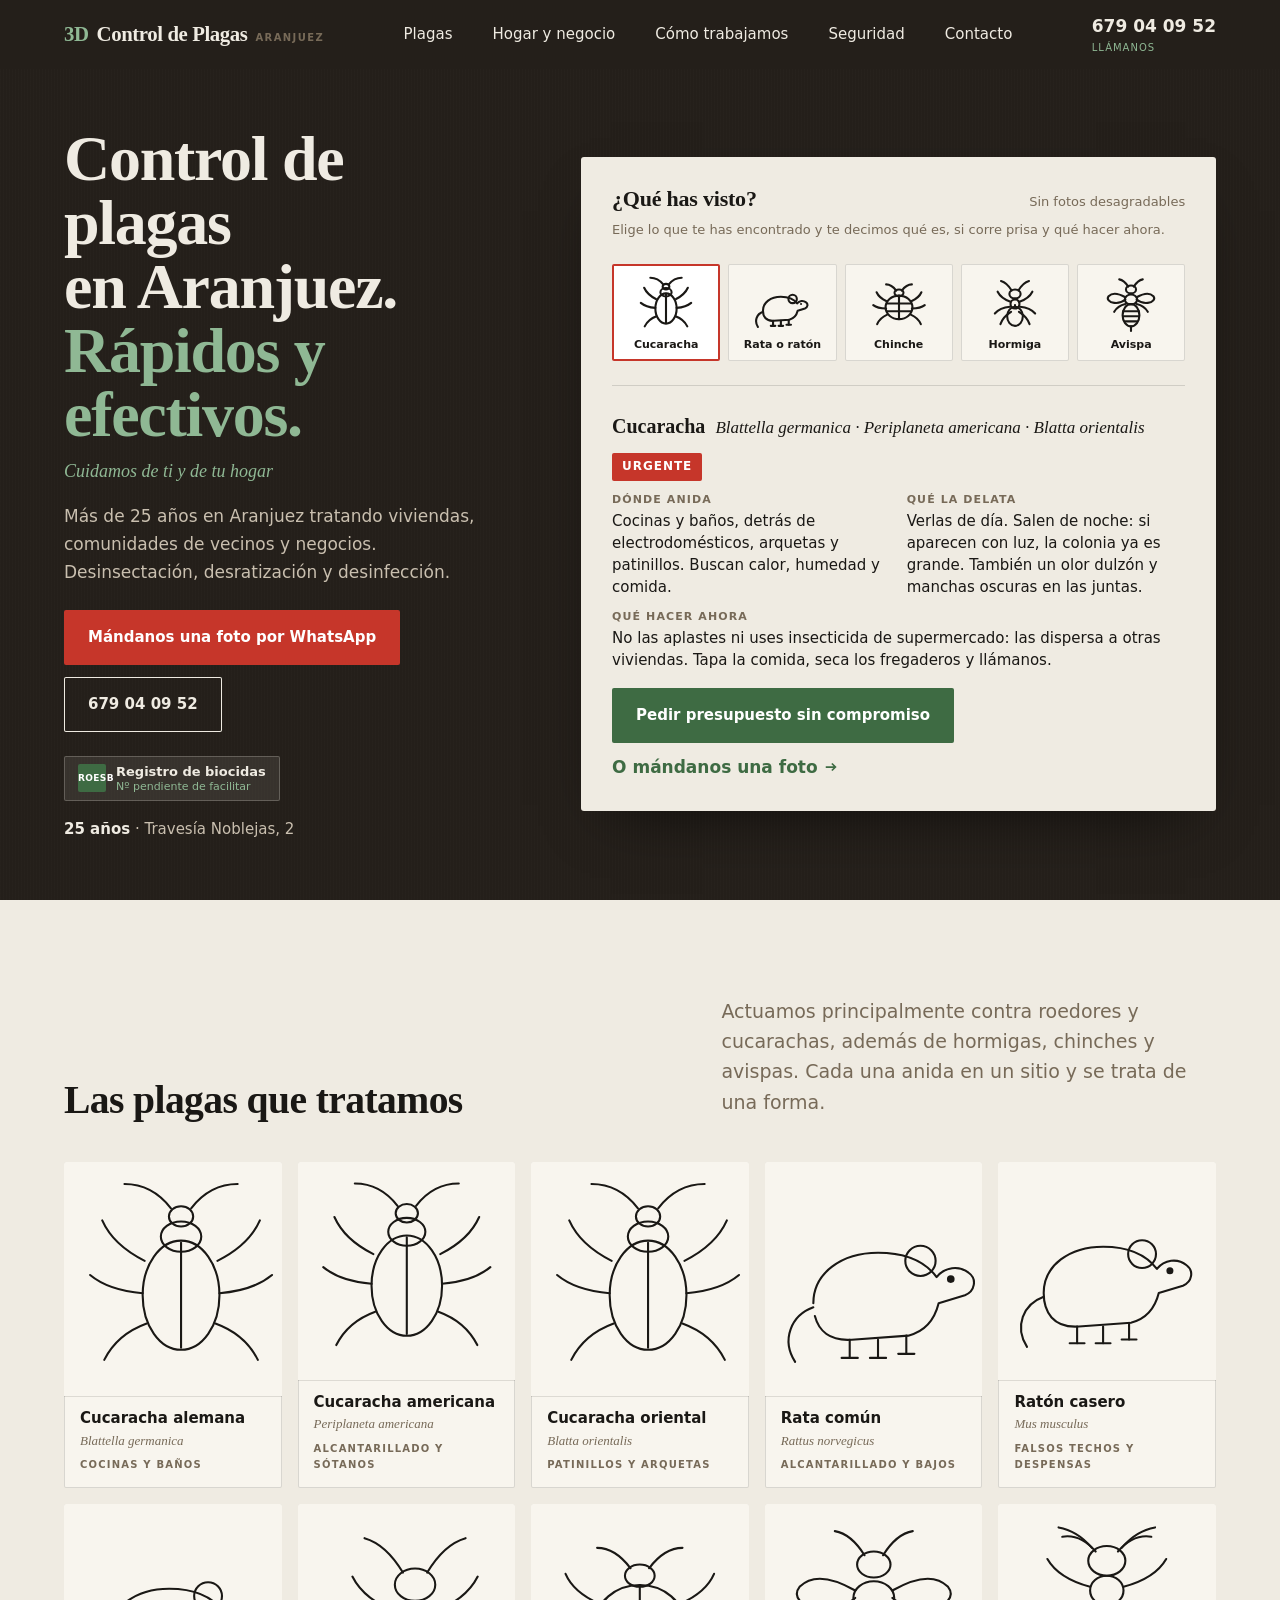
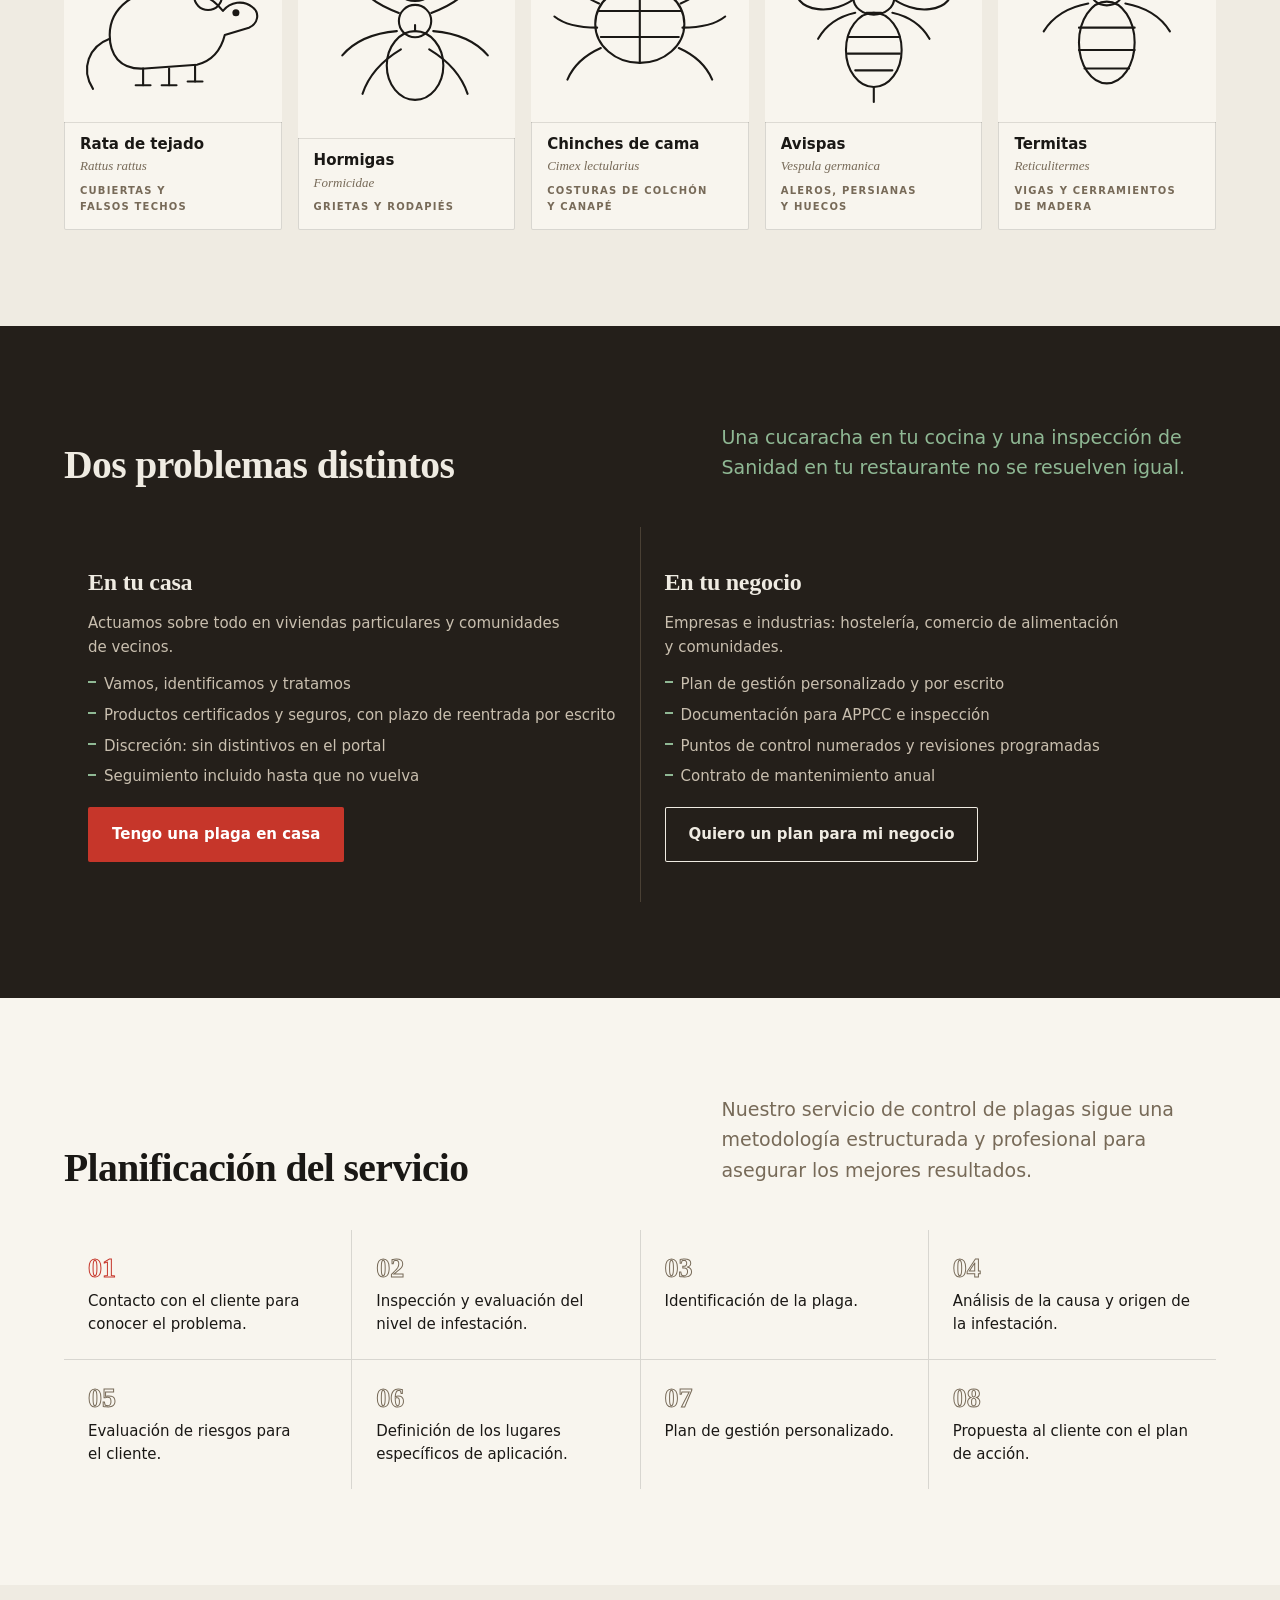
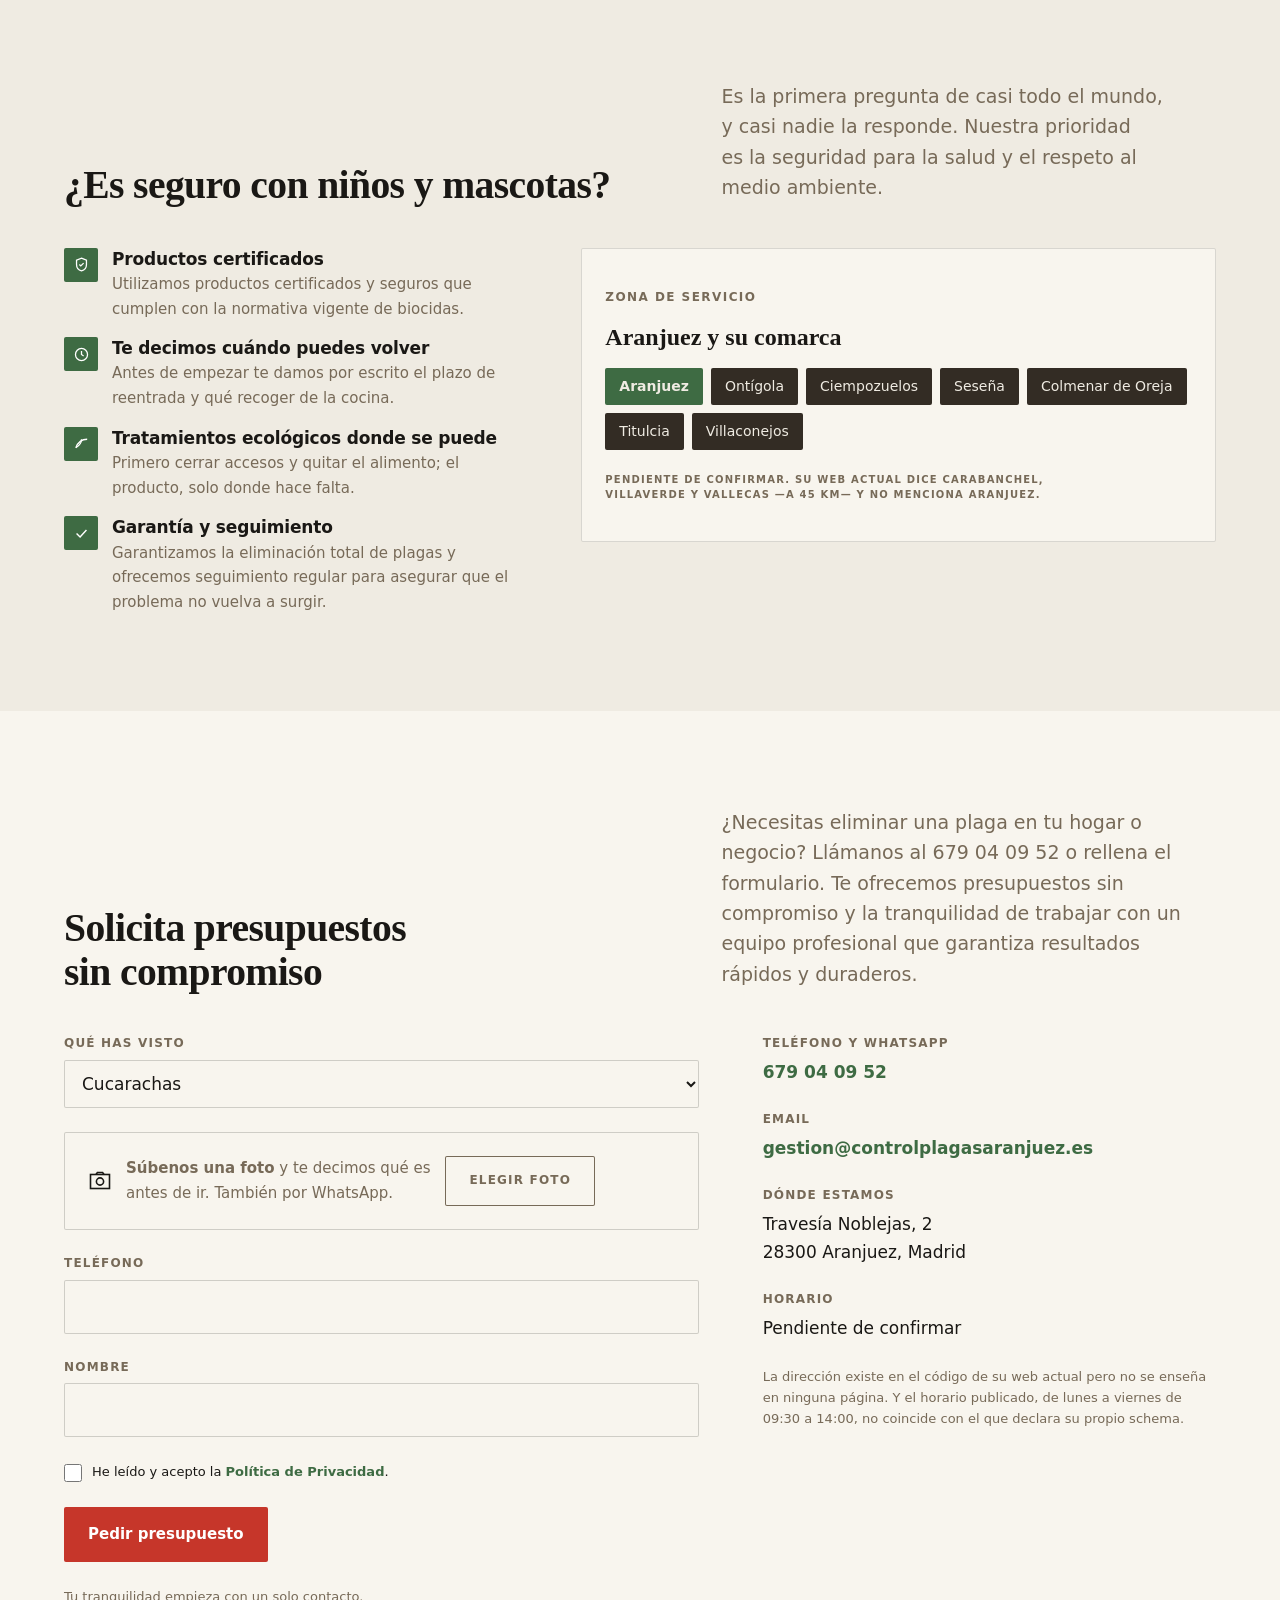
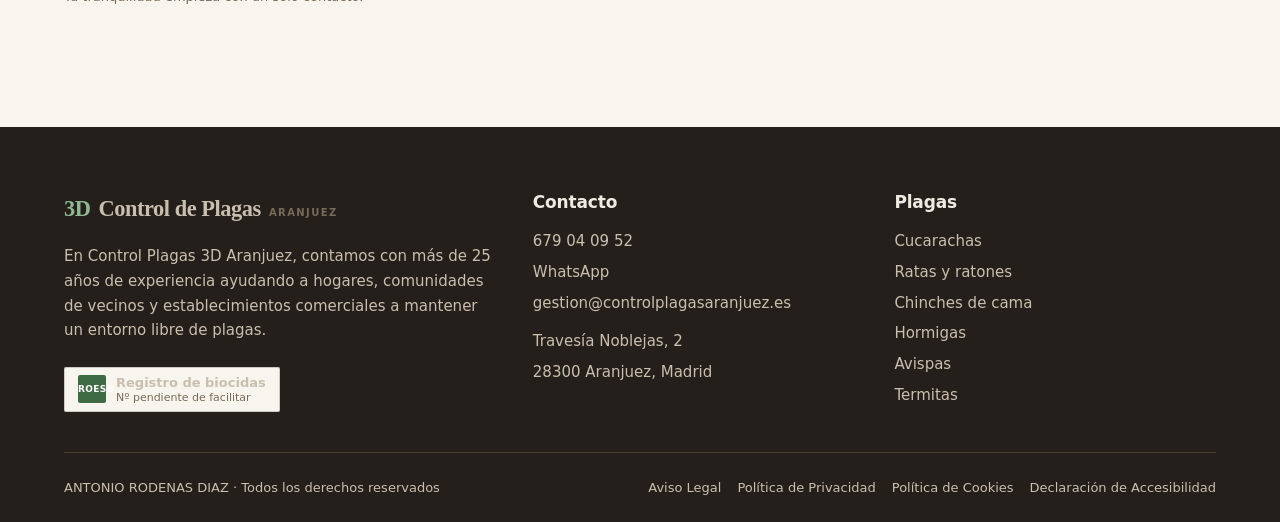
==== prototype/index.html @ 5b0685bb "feat: proyecto y prototipo de homepage — dirección "Lámina" Auditoría de las 17 URLs de su sitemap, " ====
<!DOCTYPE html>
<html lang="es">
<head>
<meta charset="UTF-8">
<script>document.documentElement.classList.add('js')</script>
<meta name="viewport" content="width=device-width, initial-scale=1">
<title>Control de plagas en Aranjuez - Servicios ecológicos y efectivos Control Plagas 3D Aranjuez</title>
<meta name="description" content="Empresa de control de plagas en Aranjuez. Tratamientos ecológicos y eficaces contra cucarachas, roedores, chinches y más. Llámanos.">
<meta name="theme-color" content="#241F1A">
<link rel="canonical" href="https://www.controlplagasaranjuez.es/">
<meta property="og:type" content="website">
<meta property="og:locale" content="es_ES">
<meta property="og:title" content="Control de plagas en Aranjuez | Control Plagas 3D">
<meta property="og:description" content="Dinos qué has visto y te decimos qué es, si corre prisa y qué hacer. Más de 25 años en Aranjuez.">
<meta property="og:url" content="https://www.controlplagasaranjuez.es/">
<meta name="twitter:card" content="summary_large_image">
<link rel="preload" href="assets/fonts/fraunces.woff2" as="font" type="font/woff2" crossorigin>
<link rel="preload" href="assets/fonts/geist.woff2" as="font" type="font/woff2" crossorigin>
<link rel="stylesheet" href="assets/css/global.css">
<link rel="stylesheet" href="assets/css/home.css">
<link rel="icon" href="data:image/svg+xml,<svg xmlns='http://www.w3.org/2000/svg' viewBox='0 0 32 32'><rect width='32' height='32' fill='%23241F1A'/><ellipse cx='16' cy='19' rx='6' ry='8' fill='none' stroke='%23EFEBE2' stroke-width='2'/><path d='M13 10 L9 4 M19 10 L23 4' stroke='%233E6B43' stroke-width='2' stroke-linecap='round'/></svg>">
</head>
<body>
<a class="salta" href="#principal">Saltar al contenido</a>

<header class="cab">
  <div class="env cab__fila">
    <a class="cab__marca" href="#principal"><b>3D</b> Control de Plagas <small>Aranjuez</small></a>
    <nav class="cab__nav" aria-label="Principal">
      <a class="cab__link" href="#plagas">Plagas</a>
      <a class="cab__link" href="#clientes">Hogar y negocio</a>
      <a class="cab__link" href="#proceso">Cómo trabajamos</a>
      <a class="cab__link" href="#seguridad">Seguridad</a>
      <a class="cab__link" href="#contacto">Contacto</a>
    </nav>
    <a class="cab__tel" href="tel:+34679040952">679 04 09 52<span>Llámanos</span></a>
  </div>
</header>

<main id="principal">

<!-- ============ HERO: EL IDENTIFICADOR ============ -->
<section class="hero sobre-caja" aria-labelledby="t-hero">
  <div class="env hero__env">
    <div>
      <h1 class="hero__titulo" id="t-hero">Control de plagas<br>en Aranjuez.<br><em>Rápidos y efectivos.</em></h1>
      <p class="hero__tag">Cuidamos de ti y de tu hogar</p>
      <p class="hero__sub">Más de 25 años en Aranjuez tratando viviendas, comunidades de vecinos y negocios. Desinsectación, desratización y desinfección.</p>
      <div class="hero__acciones">
        <a class="btn" href="https://wa.me/34679040952" rel="noopener">Mándanos una foto por WhatsApp</a>
        <a class="btn btn--linea" href="tel:+34679040952">679 04 09 52</a>
      </div>
      <div class="hero__pie">
        <span class="roesb">
          <span class="roesb__marca" aria-hidden="true">ROESB</span>
          <span class="roesb__txt"><b>Registro de biocidas</b><span>Nº pendiente de facilitar</span></span>
        </span>
        <span class="hero__anos"><b>25 años</b> · Travesía Noblejas, 2</span>
      </div>
    </div>

    <div class="ident" id="identificador">
      <div class="ident__cabeza">
        <h2 class="ident__titulo">¿Qué has visto?</h2>
        <span class="ident__nota">Sin fotos desagradables</span>
      </div>
      <p class="ident__nota" style="margin-top:6px">Elige lo que te has encontrado y te decimos qué es, si corre prisa y qué hacer ahora.</p>
      <div class="ident__rejilla" role="group" aria-label="Elige la plaga que has visto">
        <button class="ident__op" type="button" data-plaga="cucaracha" aria-pressed="true"><svg class="espec" viewBox="0 0 100 100" aria-hidden="true"><g>
<ellipse cx="50" cy="58" rx="19" ry="27"/><path d="M50 32v52"/>
<ellipse cx="50" cy="29" rx="10" ry="7.5"/><ellipse cx="50" cy="19" rx="6" ry="5"/>
<path d="M45 15C38 6 30 3 22 3"/><path d="M55 15C62 6 70 3 78 3"/>
<path d="M32 41C22 36 15 30 11 21"/><path d="M31 57C19 56 11 53 5 48"/><path d="M33 72C22 76 16 82 12 90"/>
<path d="M68 41C78 36 85 30 89 21"/><path d="M69 57C81 56 89 53 95 48"/><path d="M67 72C78 76 84 82 88 90"/>
</g></svg><span>Cucaracha</span></button>
        <button class="ident__op" type="button" data-plaga="roedor" aria-pressed="false"><svg class="espec" viewBox="0 0 100 100" aria-hidden="true"><g>
<path d="M16 62C16 47 30 37 48 37c13 0 23 4 29 12 4-5 11-6 16-2 4 3 3 9-2 11l-13 4c-2 8-7 14-15 16l-28 2C21 81 16 72 16 62Z"/>
<circle cx="69" cy="41" r="7.5"/><circle cx="84" cy="50" r="1.9" class="relleno"/>
<path d="M16 64C5 68 0 80 7 91"/>
<path d="M34 80v9M48 80v9M62 78v9"/>
<path d="M30 89h8M44 89h8M58 87h8"/>
</g></svg><span>Rata o ratón</span></button>
        <button class="ident__op" type="button" data-plaga="chinche" aria-pressed="false"><svg class="espec" viewBox="0 0 100 100" aria-hidden="true"><g>
<ellipse cx="50" cy="56" rx="24" ry="21"/>
<path d="M50 35v42"/><path d="M28 49h44M29 63h42"/>
<ellipse cx="50" cy="30" rx="8" ry="6"/>
<path d="M45 26C39 18 33 15 27 15"/><path d="M55 26C61 18 67 15 73 15"/>
<path d="M28 45C19 41 13 36 10 29"/><path d="M27 58C16 58 9 56 4 52"/><path d="M29 69C20 73 14 79 11 86"/>
<path d="M72 45C81 41 87 36 90 29"/><path d="M73 58C84 58 91 56 96 52"/><path d="M71 69C80 73 86 79 89 86"/>
</g></svg><span>Chinche</span></button>
        <button class="ident__op" type="button" data-plaga="hormiga" aria-pressed="false"><svg class="espec" viewBox="0 0 100 100" aria-hidden="true"><g>
<ellipse cx="50" cy="72" rx="14" ry="17"/><ellipse cx="50" cy="50" rx="8" ry="8"/>
<ellipse cx="50" cy="32" rx="10" ry="8"/><path d="M50 55v-3"/>
<path d="M44 26C38 16 32 11 25 9"/><path d="M56 26C62 16 68 11 75 9"/>
<path d="M42 46C31 42 23 36 19 28"/><path d="M41 55C29 56 20 60 14 67"/><path d="M43 64C33 70 27 77 24 86"/>
<path d="M58 46C69 42 77 36 81 28"/><path d="M59 55C71 56 80 60 86 67"/><path d="M57 64C67 70 73 77 76 86"/>
</g></svg><span>Hormiga</span></button>
        <button class="ident__op" type="button" data-plaga="avispa" aria-pressed="false"><svg class="espec" viewBox="0 0 100 100" aria-hidden="true"><g>
<ellipse cx="50" cy="70" rx="15" ry="20"/>
<path d="M36 63h28M36 72h28M40 81h20"/>
<path d="M46 50h8"/><ellipse cx="50" cy="42" rx="11" ry="9"/>
<ellipse cx="50" cy="24" rx="9" ry="7"/>
<path d="M45 19C40 11 35 7 29 6"/><path d="M55 19C60 11 65 7 71 6"/>
<path d="M40 38C26 30 16 30 10 36c-4 5 1 11 10 12 7 1 15-2 20-6"/>
<path d="M60 38C74 30 84 30 90 36c4 5-1 11-10 12-7 1-15-2-20-6"/>
<path d="M40 50C31 52 24 57 20 64"/><path d="M60 50C69 52 76 57 80 64"/>
<path d="M50 90c0 4 0 6 0 8"/>
</g></svg><span>Avispa</span></button>
      </div>
      <div class="ident__ficha" id="ficha" aria-live="polite">
        <p class="ident__nombre"><strong id="f-nombre">—</strong><span class="cientifico" id="f-cient"></span><span class="ident__urg" id="f-urg" data-n="alta">—</span></p>
        <div class="ident__datos">
          <div class="ident__dato"><dt>Dónde anida</dt><dd id="f-donde">—</dd></div>
          <div class="ident__dato"><dt>Qué la delata</dt><dd id="f-delata">—</dd></div>
        </div>
        <div class="ident__dato"><dt>Qué hacer ahora</dt><dd id="f-hacer">—</dd></div>
        <p class="ident__accion">
          <a class="btn btn--hoja" href="#contacto">Pedir presupuesto sin compromiso</a>
          <a class="enl" href="https://wa.me/34679040952" rel="noopener">O mándanos una foto <svg width="14" height="14" viewBox="0 0 16 16" fill="none" aria-hidden="true"><path d="M2 8h11M9 4l4 4-4 4" stroke="currentColor" stroke-width="2"/></svg></a>
        </p>
      </div>
    </div>
  </div>
</section>

<!-- ============ LAS LÁMINAS ============ -->
<section class="seccion" id="plagas" aria-labelledby="t-plagas">
  <div class="env">
    <div class="cabecera-seccion entra">
      <h2 id="t-plagas">Las plagas que tratamos</h2>
      <p class="lead">Actuamos principalmente contra roedores y cucarachas, además de hormigas, chinches y avispas. Cada una anida en un sitio y se trata de una forma.</p>
    </div>
    <div class="laminas__rejilla">
      <article class="lamina entra"><div class="lamina__vitrina"><svg class="espec" viewBox="0 0 100 100" aria-hidden="true"><g>
<ellipse cx="50" cy="58" rx="19" ry="27"/><path d="M50 32v52"/>
<ellipse cx="50" cy="29" rx="10" ry="7.5"/><ellipse cx="50" cy="19" rx="6" ry="5"/>
<path d="M45 15C38 6 30 3 22 3"/><path d="M55 15C62 6 70 3 78 3"/>
<path d="M32 41C22 36 15 30 11 21"/><path d="M31 57C19 56 11 53 5 48"/><path d="M33 72C22 76 16 82 12 90"/>
<path d="M68 41C78 36 85 30 89 21"/><path d="M69 57C81 56 89 53 95 48"/><path d="M67 72C78 76 84 82 88 90"/>
</g></svg></div><div class="lamina__pie"><p class="lamina__nombre">Cucaracha alemana</p><p class="lamina__cientifico">Blattella germanica</p><p class="etiq lamina__donde">Cocinas y baños</p></div></article>
      <article class="lamina entra"><div class="lamina__vitrina"><svg class="espec" viewBox="0 0 100 100" aria-hidden="true"><g>
<ellipse cx="50" cy="58" rx="19" ry="27"/><path d="M50 32v52"/>
<ellipse cx="50" cy="29" rx="10" ry="7.5"/><ellipse cx="50" cy="19" rx="6" ry="5"/>
<path d="M45 15C38 6 30 3 22 3"/><path d="M55 15C62 6 70 3 78 3"/>
<path d="M32 41C22 36 15 30 11 21"/><path d="M31 57C19 56 11 53 5 48"/><path d="M33 72C22 76 16 82 12 90"/>
<path d="M68 41C78 36 85 30 89 21"/><path d="M69 57C81 56 89 53 95 48"/><path d="M67 72C78 76 84 82 88 90"/>
</g></svg></div><div class="lamina__pie"><p class="lamina__nombre">Cucaracha americana</p><p class="lamina__cientifico">Periplaneta americana</p><p class="etiq lamina__donde">Alcantarillado y sótanos</p></div></article>
      <article class="lamina entra"><div class="lamina__vitrina"><svg class="espec" viewBox="0 0 100 100" aria-hidden="true"><g>
<ellipse cx="50" cy="58" rx="19" ry="27"/><path d="M50 32v52"/>
<ellipse cx="50" cy="29" rx="10" ry="7.5"/><ellipse cx="50" cy="19" rx="6" ry="5"/>
<path d="M45 15C38 6 30 3 22 3"/><path d="M55 15C62 6 70 3 78 3"/>
<path d="M32 41C22 36 15 30 11 21"/><path d="M31 57C19 56 11 53 5 48"/><path d="M33 72C22 76 16 82 12 90"/>
<path d="M68 41C78 36 85 30 89 21"/><path d="M69 57C81 56 89 53 95 48"/><path d="M67 72C78 76 84 82 88 90"/>
</g></svg></div><div class="lamina__pie"><p class="lamina__nombre">Cucaracha oriental</p><p class="lamina__cientifico">Blatta orientalis</p><p class="etiq lamina__donde">Patinillos y arquetas</p></div></article>
      <article class="lamina entra"><div class="lamina__vitrina"><svg class="espec" viewBox="0 0 100 100" aria-hidden="true"><g>
<path d="M16 62C16 47 30 37 48 37c13 0 23 4 29 12 4-5 11-6 16-2 4 3 3 9-2 11l-13 4c-2 8-7 14-15 16l-28 2C21 81 16 72 16 62Z"/>
<circle cx="69" cy="41" r="7.5"/><circle cx="84" cy="50" r="1.9" class="relleno"/>
<path d="M16 64C5 68 0 80 7 91"/>
<path d="M34 80v9M48 80v9M62 78v9"/>
<path d="M30 89h8M44 89h8M58 87h8"/>
</g></svg></div><div class="lamina__pie"><p class="lamina__nombre">Rata común</p><p class="lamina__cientifico">Rattus norvegicus</p><p class="etiq lamina__donde">Alcantarillado y bajos</p></div></article>
      <article class="lamina entra"><div class="lamina__vitrina"><svg class="espec" viewBox="0 0 100 100" aria-hidden="true"><g>
<path d="M16 62C16 47 30 37 48 37c13 0 23 4 29 12 4-5 11-6 16-2 4 3 3 9-2 11l-13 4c-2 8-7 14-15 16l-28 2C21 81 16 72 16 62Z"/>
<circle cx="69" cy="41" r="7.5"/><circle cx="84" cy="50" r="1.9" class="relleno"/>
<path d="M16 64C5 68 0 80 7 91"/>
<path d="M34 80v9M48 80v9M62 78v9"/>
<path d="M30 89h8M44 89h8M58 87h8"/>
</g></svg></div><div class="lamina__pie"><p class="lamina__nombre">Ratón casero</p><p class="lamina__cientifico">Mus musculus</p><p class="etiq lamina__donde">Falsos techos y despensas</p></div></article>
      <article class="lamina entra"><div class="lamina__vitrina"><svg class="espec" viewBox="0 0 100 100" aria-hidden="true"><g>
<path d="M16 62C16 47 30 37 48 37c13 0 23 4 29 12 4-5 11-6 16-2 4 3 3 9-2 11l-13 4c-2 8-7 14-15 16l-28 2C21 81 16 72 16 62Z"/>
<circle cx="69" cy="41" r="7.5"/><circle cx="84" cy="50" r="1.9" class="relleno"/>
<path d="M16 64C5 68 0 80 7 91"/>
<path d="M34 80v9M48 80v9M62 78v9"/>
<path d="M30 89h8M44 89h8M58 87h8"/>
</g></svg></div><div class="lamina__pie"><p class="lamina__nombre">Rata de tejado</p><p class="lamina__cientifico">Rattus rattus</p><p class="etiq lamina__donde">Cubiertas y falsos techos</p></div></article>
      <article class="lamina entra"><div class="lamina__vitrina"><svg class="espec" viewBox="0 0 100 100" aria-hidden="true"><g>
<ellipse cx="50" cy="72" rx="14" ry="17"/><ellipse cx="50" cy="50" rx="8" ry="8"/>
<ellipse cx="50" cy="32" rx="10" ry="8"/><path d="M50 55v-3"/>
<path d="M44 26C38 16 32 11 25 9"/><path d="M56 26C62 16 68 11 75 9"/>
<path d="M42 46C31 42 23 36 19 28"/><path d="M41 55C29 56 20 60 14 67"/><path d="M43 64C33 70 27 77 24 86"/>
<path d="M58 46C69 42 77 36 81 28"/><path d="M59 55C71 56 80 60 86 67"/><path d="M57 64C67 70 73 77 76 86"/>
</g></svg></div><div class="lamina__pie"><p class="lamina__nombre">Hormigas</p><p class="lamina__cientifico">Formicidae</p><p class="etiq lamina__donde">Grietas y rodapiés</p></div></article>
      <article class="lamina entra"><div class="lamina__vitrina"><svg class="espec" viewBox="0 0 100 100" aria-hidden="true"><g>
<ellipse cx="50" cy="56" rx="24" ry="21"/>
<path d="M50 35v42"/><path d="M28 49h44M29 63h42"/>
<ellipse cx="50" cy="30" rx="8" ry="6"/>
<path d="M45 26C39 18 33 15 27 15"/><path d="M55 26C61 18 67 15 73 15"/>
<path d="M28 45C19 41 13 36 10 29"/><path d="M27 58C16 58 9 56 4 52"/><path d="M29 69C20 73 14 79 11 86"/>
<path d="M72 45C81 41 87 36 90 29"/><path d="M73 58C84 58 91 56 96 52"/><path d="M71 69C80 73 86 79 89 86"/>
</g></svg></div><div class="lamina__pie"><p class="lamina__nombre">Chinches de cama</p><p class="lamina__cientifico">Cimex lectularius</p><p class="etiq lamina__donde">Costuras de colchón y canapé</p></div></article>
      <article class="lamina entra"><div class="lamina__vitrina"><svg class="espec" viewBox="0 0 100 100" aria-hidden="true"><g>
<ellipse cx="50" cy="70" rx="15" ry="20"/>
<path d="M36 63h28M36 72h28M40 81h20"/>
<path d="M46 50h8"/><ellipse cx="50" cy="42" rx="11" ry="9"/>
<ellipse cx="50" cy="24" rx="9" ry="7"/>
<path d="M45 19C40 11 35 7 29 6"/><path d="M55 19C60 11 65 7 71 6"/>
<path d="M40 38C26 30 16 30 10 36c-4 5 1 11 10 12 7 1 15-2 20-6"/>
<path d="M60 38C74 30 84 30 90 36c4 5-1 11-10 12-7 1-15-2-20-6"/>
<path d="M40 50C31 52 24 57 20 64"/><path d="M60 50C69 52 76 57 80 64"/>
<path d="M50 90c0 4 0 6 0 8"/>
</g></svg></div><div class="lamina__pie"><p class="lamina__nombre">Avispas</p><p class="lamina__cientifico">Vespula germanica</p><p class="etiq lamina__donde">Aleros, persianas y huecos</p></div></article>
      <article class="lamina entra"><div class="lamina__vitrina"><svg class="espec" viewBox="0 0 100 100" aria-hidden="true"><g>
<ellipse cx="50" cy="66" rx="15" ry="22"/><path d="M35 58h30M35 70h30M38 80h24"/>
<ellipse cx="50" cy="38" rx="9" ry="8"/><ellipse cx="50" cy="22" rx="10" ry="8"/>
<path d="M44 17C38 10 32 8 26 9"/><path d="M56 17C62 10 68 8 74 9"/>
<path d="M42 15C36 8 30 5 24 4"/><path d="M58 15C64 8 70 5 76 4"/>
<path d="M41 36C30 33 22 28 18 21"/><path d="M40 45C29 47 21 52 16 60"/>
<path d="M59 36C70 33 78 28 82 21"/><path d="M60 45C71 47 79 52 84 60"/>
</g></svg></div><div class="lamina__pie"><p class="lamina__nombre">Termitas</p><p class="lamina__cientifico">Reticulitermes</p><p class="etiq lamina__donde">Vigas y cerramientos de madera</p></div></article>
    </div>
  </div>
</section>

<!-- ============ LOS DOS CLIENTES ============ -->
<section class="seccion seccion--caja sobre-caja" id="clientes" aria-labelledby="t-clientes">
  <div class="env">
    <div class="cabecera-seccion entra">
      <h2 id="t-clientes" style="color:var(--papel)">Dos problemas distintos</h2>
      <p class="lead">Una cucaracha en tu cocina y una inspección de Sanidad en tu restaurante no se resuelven igual.</p>
    </div>
  </div>
  <div class="env"><div class="clientes entra" data-r="1">
    <div class="cliente">
      <h3>En tu casa</h3>
      <p>Actuamos sobre todo en viviendas particulares y comunidades de vecinos.</p>
      <ul>
        <li>Vamos, identificamos y tratamos</li>
        <li>Productos certificados y seguros, con plazo de reentrada por escrito</li>
        <li>Discreción: sin distintivos en el portal</li>
        <li>Seguimiento incluido hasta que no vuelva</li>
      </ul>
      <a class="btn" href="#contacto">Tengo una plaga en casa</a>
    </div>
    <div class="cliente">
      <h3>En tu negocio</h3>
      <p>Empresas e industrias: hostelería, comercio de alimentación y comunidades.</p>
      <ul>
        <li>Plan de gestión personalizado y por escrito</li>
        <li>Documentación para APPCC e inspección</li>
        <li>Puntos de control numerados y revisiones programadas</li>
        <li>Contrato de mantenimiento anual</li>
      </ul>
      <a class="btn btn--linea" href="#contacto">Quiero un plan para mi negocio</a>
    </div>
  </div></div>
</section>

<!-- ============ LOS OCHO PASOS ============ -->
<section class="seccion seccion--alto" id="proceso" aria-labelledby="t-proceso">
  <div class="env">
    <div class="cabecera-seccion entra">
      <h2 id="t-proceso">Planificación del servicio</h2>
      <p class="lead">Nuestro servicio de control de plagas sigue una metodología estructurada y profesional para asegurar los mejores resultados.</p>
    </div>
    <div class="pasos entra" data-r="1">
      <div class="paso"><p>Contacto con el cliente para conocer el problema.</p></div>
      <div class="paso"><p>Inspección y evaluación del nivel de infestación.</p></div>
      <div class="paso"><p>Identificación de la plaga.</p></div>
      <div class="paso"><p>Análisis de la causa y origen de la infestación.</p></div>
      <div class="paso"><p>Evaluación de riesgos para el cliente.</p></div>
      <div class="paso"><p>Definición de los lugares específicos de aplicación.</p></div>
      <div class="paso"><p>Plan de gestión personalizado.</p></div>
      <div class="paso"><p>Propuesta al cliente con el plan de acción.</p></div>
    </div>
  </div>
</section>

<!-- ============ SEGURIDAD ============ -->
<section class="seccion" id="seguridad" aria-labelledby="t-seg">
  <div class="env">
    <div class="cabecera-seccion entra">
      <h2 id="t-seg">¿Es seguro con niños y mascotas?</h2>
      <p class="lead">Es la primera pregunta de casi todo el mundo, y casi nadie la responde. Nuestra prioridad es la seguridad para la salud y el respeto al medio ambiente.</p>
    </div>
    <div class="seg__rejilla">
      <div class="seg__puntos entra">
        <div class="seg__punto">
          <span class="seg__marca" aria-hidden="true"><svg width="17" height="17" viewBox="0 0 24 24" fill="none"><path d="M12 3l7 3v6c0 5-3 8-7 9-4-1-7-4-7-9V6l7-3z" stroke="currentColor" stroke-width="1.8"/><path d="M9 12l2 2 4-4" stroke="currentColor" stroke-width="1.8"/></svg></span>
          <div><h3>Productos certificados</h3><p>Utilizamos productos certificados y seguros que cumplen con la normativa vigente de biocidas.</p></div>
        </div>
        <div class="seg__punto">
          <span class="seg__marca" aria-hidden="true"><svg width="17" height="17" viewBox="0 0 24 24" fill="none"><circle cx="12" cy="12" r="8.5" stroke="currentColor" stroke-width="1.8"/><path d="M12 7v5l3 2" stroke="currentColor" stroke-width="1.8"/></svg></span>
          <div><h3>Te decimos cuándo puedes volver</h3><p>Antes de empezar te damos por escrito el plazo de reentrada y qué recoger de la cocina.</p></div>
        </div>
        <div class="seg__punto">
          <span class="seg__marca" aria-hidden="true"><svg width="17" height="17" viewBox="0 0 24 24" fill="none"><path d="M4 18c3-8 8-12 16-12" stroke="currentColor" stroke-width="1.8"/><path d="M12 6c0 5-3 9-8 12" stroke="currentColor" stroke-width="1.8"/></svg></span>
          <div><h3>Tratamientos ecológicos donde se puede</h3><p>Primero cerrar accesos y quitar el alimento; el producto, solo donde hace falta.</p></div>
        </div>
        <div class="seg__punto">
          <span class="seg__marca" aria-hidden="true"><svg width="17" height="17" viewBox="0 0 24 24" fill="none"><path d="M5 12l5 5 9-10" stroke="currentColor" stroke-width="2"/></svg></span>
          <div><h3>Garantía y seguimiento</h3><p>Garantizamos la eliminación total de plagas y ofrecemos seguimiento regular para asegurar que el problema no vuelva a surgir.</p></div>
        </div>
      </div>
      <div class="entra" data-r="1">
        <div class="lamina zona">
          <p class="etiq">Zona de servicio</p>
          <p class="zona__titulo">Aranjuez y su comarca</p>
          <ul class="zona__lista">
            <li data-base>Aranjuez</li><li>Ontígola</li><li>Ciempozuelos</li>
            <li>Seseña</li><li>Colmenar de Oreja</li><li>Titulcia</li><li>Villaconejos</li>
          </ul>
          <p class="etiq zona__nota">Pendiente de confirmar. Su web actual dice Carabanchel, Villaverde y Vallecas —a 45 km— y no menciona Aranjuez.</p>
        </div>
      </div>
    </div>
  </div>
</section>

<!-- ============ CONTACTO ============ -->
<section class="seccion seccion--alto" id="contacto" aria-labelledby="t-cont">
  <div class="env">
    <div class="cabecera-seccion entra">
      <h2 id="t-cont">Solicita presupuestos sin compromiso</h2>
      <p class="lead">¿Necesitas eliminar una plaga en tu hogar o negocio? Llámanos al 679 04 09 52 o rellena el formulario. Te ofrecemos presupuestos sin compromiso y la tranquilidad de trabajar con un equipo profesional que garantiza resultados rápidos y duraderos.</p>
    </div>
    <div class="cont__rejilla">
      <form class="form entra" data-r="1" id="form" novalidate>
        <div class="form__grupo">
          <label for="que">Qué has visto</label>
          <select id="que" name="que">
            <option>Cucarachas</option><option>Ratas o ratones</option><option>Chinches</option>
            <option>Hormigas</option><option>Avispas</option><option>Termitas</option>
            <option>No lo sé</option><option>Plan para mi negocio</option>
          </select>
        </div>
        <div class="form__foto">
          <svg width="24" height="24" viewBox="0 0 24 24" fill="none" aria-hidden="true"><rect x="2.5" y="5.5" width="19" height="14" stroke="currentColor" stroke-width="1.6"/><circle cx="12" cy="12.5" r="3.6" stroke="currentColor" stroke-width="1.6"/><path d="M8 5.5l1.4-2h5.2L16 5.5" stroke="currentColor" stroke-width="1.6"/></svg>
          <p><strong>Súbenos una foto</strong> y te decimos qué es antes de ir. También por WhatsApp.</p>
          <label class="btn btn--linea" for="foto">Elegir foto</label>
          <input id="foto" name="foto" type="file" accept="image/*" class="oculto">
        </div>
        <div class="form__grupo"><label for="tel">Teléfono</label><input id="tel" name="tel" type="tel" inputmode="tel" autocomplete="tel" required></div>
        <div class="form__grupo"><label for="nombre">Nombre</label><input id="nombre" name="nombre" type="text" autocomplete="name" required></div>
        <p class="form__legal">
          <input id="politica" type="checkbox" required>
          <label for="politica">He leído y acepto la <a class="enl" href="#">Política de Privacidad</a>.</label>
        </p>
        <p><button class="btn" type="submit">Pedir presupuesto</button></p>
        <p class="form__nota">Tu tranquilidad empieza con un solo contacto.</p>
        <p class="form__nota" role="status" id="estado"></p>
      </form>
      <div class="datos entra" data-r="2">
        <div class="datos__b"><dt>Teléfono y WhatsApp</dt><dd><a class="enl" href="tel:+34679040952">679 04 09 52</a></dd></div>
        <div class="datos__b"><dt>Email</dt><dd><a class="enl" href="mailto:gestion@controlplagasaranjuez.es">gestion@controlplagasaranjuez.es</a></dd></div>
        <div class="datos__b"><dt>Dónde estamos</dt><dd>Travesía Noblejas, 2<br>28300 Aranjuez, Madrid</dd></div>
        <div class="datos__b"><dt>Horario</dt><dd>Pendiente de confirmar</dd></div>
        <p class="form__nota">La dirección existe en el código de su web actual pero no se enseña en ninguna página. Y el horario publicado, de lunes a viernes de 09:30 a 14:00, no coincide con el que declara su propio schema.</p>
      </div>
    </div>
  </div>
</section>

</main>

<footer class="pie">
  <div class="env">
    <div class="pie__rejilla">
      <div>
        <p class="cab__marca pie__marca"><b>3D</b> Control de Plagas <small>Aranjuez</small></p>
        <p class="pie__intro">En Control Plagas 3D Aranjuez, contamos con más de 25 años de experiencia ayudando a hogares, comunidades de vecinos y establecimientos comerciales a mantener un entorno libre de plagas.</p>
        <p class="pie__sello">
          <span class="roesb">
            <span class="roesb__marca" aria-hidden="true">ROESB</span>
            <span class="roesb__txt"><b>Registro de biocidas</b><span>Nº pendiente de facilitar</span></span>
          </span>
        </p>
      </div>
      <div>
        <h3>Contacto</h3>
        <ul class="pie__lista">
          <li><a href="tel:+34679040952">679 04 09 52</a></li>
          <li><a href="https://wa.me/34679040952" rel="noopener">WhatsApp</a></li>
          <li><a href="mailto:gestion@controlplagasaranjuez.es">gestion@controlplagasaranjuez.es</a></li>
          <li class="pie__sep">Travesía Noblejas, 2</li>
          <li>28300 Aranjuez, Madrid</li>
        </ul>
      </div>
      <div>
        <h3>Plagas</h3>
        <ul class="pie__lista">
          <li><a href="#plagas">Cucarachas</a></li><li><a href="#plagas">Ratas y ratones</a></li>
          <li><a href="#plagas">Chinches de cama</a></li><li><a href="#plagas">Hormigas</a></li>
          <li><a href="#plagas">Avispas</a></li><li><a href="#plagas">Termitas</a></li>
        </ul>
      </div>
    </div>
    <div class="pie__legal">
      <p>ANTONIO RODENAS DIAZ · Todos los derechos reservados</p>
      <ul><li><a href="#">Aviso Legal</a></li><li><a href="#">Política de Privacidad</a></li><li><a href="#">Política de Cookies</a></li><li><a href="#">Declaración de Accesibilidad</a></li></ul>
    </div>
  </div>
</footer>

<nav class="barra" aria-label="Acciones rápidas">
  <a href="tel:+34679040952">Llamar</a>
  <a href="https://wa.me/34679040952" rel="noopener">WhatsApp</a>
  <a href="#contacto" data-p>Presupuesto</a>
</nav>

<script type="application/ld+json">
{"@context":"https://schema.org","@graph":[
{"@type":["PestControlService","LocalBusiness"],"@id":"https://www.controlplagasaranjuez.es/#empresa",
"name":"CONTROL PLAGAS ARANJUEZ, 3D",
"description":"Empresa de control de plagas en Aranjuez con más de 25 años de experiencia. Desinsectación, desratización y desinfección en viviendas, comunidades de vecinos y negocios.",
"url":"https://www.controlplagasaranjuez.es/","telephone":"+34679040952","email":"gestion@controlplagasaranjuez.es",
"founder":{"@type":"Person","name":"Antonio Ródenas Díaz"},"priceRange":"€€",
"address":{"@type":"PostalAddress","streetAddress":"Travesía Noblejas, 2","addressLocality":"Aranjuez","addressRegion":"Madrid","postalCode":"28300","addressCountry":"ES"},
"geo":{"@type":"GeoCoordinates","latitude":40.036060,"longitude":-3.603770},
"areaServed":[{"@type":"City","name":"Aranjuez"},{"@type":"City","name":"Ontígola"},{"@type":"City","name":"Ciempozuelos"},{"@type":"City","name":"Seseña"},{"@type":"City","name":"Colmenar de Oreja"},{"@type":"City","name":"Titulcia"},{"@type":"City","name":"Villaconejos"}],
"hasOfferCatalog":{"@type":"OfferCatalog","name":"Servicios","itemListElement":[
 {"@type":"Offer","itemOffered":{"@type":"Service","name":"Desinsectación de cucarachas y hormigas"}},
 {"@type":"Offer","itemOffered":{"@type":"Service","name":"Desratización de ratas y ratones"}},
 {"@type":"Offer","itemOffered":{"@type":"Service","name":"Tratamiento de chinches de cama"}},
 {"@type":"Offer","itemOffered":{"@type":"Service","name":"Retirada de nidos de avispas"}},
 {"@type":"Offer","itemOffered":{"@type":"Service","name":"Tratamiento de termitas"}},
 {"@type":"Offer","itemOffered":{"@type":"Service","name":"Desinfección y plan APPCC para hostelería"}}]}},
{"@type":"WebSite","@id":"https://www.controlplagasaranjuez.es/#web","url":"https://www.controlplagasaranjuez.es/","name":"Control Plagas 3D Aranjuez","inLanguage":"es-ES","publisher":{"@id":"https://www.controlplagasaranjuez.es/#empresa"}}
]}
</script>
<script src="assets/js/main.js" defer></script>
</body>
</html>
---- prototype/assets/css/global.css ----
/* ============================================================
   CONTROL PLAGAS 3D ARANJUEZ — "LÁMINA"
   Las plagas se dibujan, no se fotografían.
   El sustrato es el cajón de espécimen: madera oscura y
   láminas de papel hueso encima.
   ============================================================ */

@font-face{font-family:'Fraunces';src:url('../fonts/fraunces.woff2')format('woff2');
  font-weight:300 800;font-display:swap;font-style:normal}
@font-face{font-family:'Geist';src:url('../fonts/geist.woff2')format('woff2');
  font-weight:100 900;font-display:swap;font-style:normal}

:root{
  /* El cajón */
  --caja:#241F1A;
  --caja-alta:#332C24;
  --caja-borde:#4A4034;
  /* La lámina */
  --papel:#EFEBE2;
  --papel-alto:#F8F5EE;
  --tinta:#1A1815;
  --sepia:#776A58;
  /* Su hoja verde */
  --hoja:#3E6B43;
  --hoja-clara:#8FB894;
  /* Aviso de biocida — único acento fuerte */
  --senal:#C6362A;
  --senal-clara:#E9A79F;

  --display:'Fraunces',Georgia,serif;
  --ui:'Geist',system-ui,sans-serif;

  --t-display:clamp(2.2rem,min(5vw,7.6vh),4.2rem);
  --t-h2:clamp(1.7rem,min(3.2vw,4.4vh),2.5rem);
  --t-h3:1.25rem;
  --t-lead:clamp(1.0625rem,1.5vw,1.1875rem);
  --t-body:1.0625rem;
  --t-small:.9375rem;
  --t-etiq:.75rem;

  --e1:8px; --e2:16px; --e3:24px; --e4:40px;
  --e5:64px; --e6:96px; --e7:152px;
  --borde:clamp(20px,5vw,80px);
  --ancho:1320px;

  --ease:cubic-bezier(.2,.7,.2,1);
  --rapida:160ms; --base:420ms; --trazo:900ms;
}

*,*::before,*::after{box-sizing:border-box}
*{margin:0}
html{-webkit-text-size-adjust:100%;scroll-behavior:smooth;overflow-x:hidden}
@media (prefers-reduced-motion:reduce){html{scroll-behavior:auto}}
body{
  font-family:var(--ui);font-size:var(--t-body);line-height:1.65;
  color:var(--tinta);background:var(--papel);
  -webkit-font-smoothing:antialiased;overflow-x:hidden;
}
img,picture,svg{display:block;max-width:100%}
button,input,select,textarea{font:inherit;color:inherit}
ul{list-style:none;padding:0}
a{color:inherit;text-decoration:none}

:focus-visible{outline:2px solid var(--senal);outline-offset:3px;border-radius:2px}
.salta{position:absolute;left:var(--borde);top:-100px;z-index:200;background:var(--senal);
  color:#fff;padding:var(--e2) var(--e3);font-weight:600;transition:top var(--rapida)}
.salta:focus{top:var(--e2)}
/* Utilidad de ocultación: lleva !important a propósito. Sin él,
   `.form input{width:100%}` gana por especificidad y el input de
   fichero desborda la página en móvil. */
.oculto{
  position:absolute!important;width:1px!important;height:1px!important;
  padding:0!important;overflow:hidden;clip-path:inset(50%);white-space:nowrap;border:0!important;
}

.env{width:100%;max-width:var(--ancho);margin-inline:auto;padding-inline:var(--borde)}
.env > *,[class$="__rejilla"] > *{min-width:0}
.seccion{padding-block:var(--e5)}
@media (min-width:900px){.seccion{padding-block:var(--e6)}}
.seccion--caja{background:var(--caja);color:var(--papel)}
.seccion--alto{background:var(--papel-alto)}

/* ---------- Tipografía ---------- */
h1,h2,h3{font-family:var(--display);font-weight:600;letter-spacing:-.015em;text-wrap:balance}
h1{font-size:var(--t-display);line-height:1}
h2{font-size:var(--t-h2);line-height:1.1}
h3{font-family:var(--ui);font-size:var(--t-h3);font-weight:600;line-height:1.3;letter-spacing:-.01em}
p{max-width:68ch;text-wrap:pretty}
.lead{font-size:var(--t-lead);line-height:1.6;max-width:58ch;color:var(--sepia)}
.seccion--caja .lead{color:var(--hoja-clara)}
/* El nombre científico va en cursiva, como en toda lámina */
.cientifico{font-family:var(--display);font-style:italic;font-weight:400}
.etiq{
  font-family:var(--ui);font-size:var(--t-etiq);font-weight:600;
  letter-spacing:.12em;text-transform:uppercase;color:var(--sepia);
}
.seccion--caja .etiq{color:var(--hoja-clara)}

/* ---------- Cabecera de sección ---------- */
.cabecera-seccion{display:grid;gap:var(--e2);align-items:end}
@media (min-width:900px){
  .cabecera-seccion{grid-template-columns:6fr 5fr;gap:var(--e5)}
  .cabecera-seccion .lead{margin-bottom:5px}
}
.cabecera-seccion + *{margin-top:var(--e4)}

/* ---------- Botones ---------- */
.btn{
  display:inline-flex;align-items:center;gap:10px;
  padding:15px var(--e3);border:0;border-radius:2px;cursor:pointer;
  font-family:var(--ui);font-weight:600;font-size:.9375rem;
  background:var(--senal);color:#fff;
  transition:background var(--rapida) var(--ease);
}
.btn:hover,.btn:focus-visible{background:#A82A20}
.btn--hoja{background:var(--hoja)}
.btn--hoja:hover,.btn--hoja:focus-visible{background:#2F5334}
.btn--linea{background:transparent;color:currentColor;box-shadow:inset 0 0 0 1px currentColor}
.btn--linea:hover,.btn--linea:focus-visible{background:var(--tinta);color:var(--papel);box-shadow:none}
.seccion--caja .btn--linea:hover,.hero .btn--linea:hover{background:var(--papel);color:var(--tinta)}

.enl{display:inline-flex;align-items:center;gap:6px;font-weight:600;color:var(--hoja)}
.seccion--caja .enl{color:var(--hoja-clara)}
.enl svg{transition:transform var(--base) var(--ease)}
.enl:hover svg{transform:translateX(4px)}
.enl:hover{text-decoration:underline;text-underline-offset:4px}

/* ============================================================
   FIRMA 1 — LA LÁMINA
   Papel hueso con el espécimen trazado y su etiqueta al pie.
   ============================================================ */
.lamina{
  background:var(--papel-alto);border-radius:2px;
  box-shadow:inset 0 0 0 1px rgba(26,24,21,.14);
  display:grid;grid-template-rows:1fr auto;overflow:hidden;
  transition:box-shadow var(--rapida) var(--ease);
}
.lamina__vitrina{
  display:grid;place-items:center;padding:var(--e3) var(--e2);aspect-ratio:1;
  background:
    linear-gradient(var(--papel-alto),var(--papel-alto)) padding-box,
    repeating-linear-gradient(45deg,rgba(119,106,88,.05) 0 6px,transparent 6px 12px);
}
.lamina__pie{
  padding:12px var(--e2) 14px;border-top:1px solid rgba(26,24,21,.12);
  display:grid;gap:2px;
}
.lamina__nombre{font-weight:600;font-size:.9375rem;line-height:1.25}
.lamina__cientifico{font-family:var(--display);font-style:italic;font-size:.8125rem;color:var(--sepia)}

/* El espécimen: se dibuja al entrar */
.espec{width:100%;height:auto;color:var(--tinta)}
.espec path,.espec line,.espec circle,.espec ellipse,.espec polyline{
  fill:none;stroke:currentColor;stroke-width:2.1;
  stroke-linecap:round;stroke-linejoin:round;vector-effect:non-scaling-stroke;
}
.espec .relleno{fill:currentColor;stroke:none}
.js .dibuja .espec path,.js .dibuja .espec line,
.js .dibuja .espec circle,.js .dibuja .espec ellipse,.js .dibuja .espec polyline{
  stroke-dasharray:var(--largo,400);stroke-dashoffset:var(--largo,400);
  animation:trazar var(--trazo) var(--ease) forwards;
}
@keyframes trazar{to{stroke-dashoffset:0}}

/* ---------- Sello ROESB ---------- */
.roesb{
  display:inline-flex;align-items:center;gap:10px;padding:8px 14px;border-radius:2px;
  box-shadow:inset 0 0 0 1px rgba(26,24,21,.2);background:var(--papel-alto);
}
.roesb__marca{
  width:28px;height:28px;flex:none;border-radius:2px;background:var(--hoja);color:#fff;
  display:grid;place-items:center;font-size:.5625rem;font-weight:700;letter-spacing:.04em;
}
.roesb__txt{display:grid;line-height:1.2}
.roesb__txt b{font-size:.8125rem;font-weight:700}
.roesb__txt span{font-size:.6875rem;color:var(--sepia)}
.sobre-caja .roesb{background:rgba(239,235,226,.09);box-shadow:inset 0 0 0 1px rgba(239,235,226,.24)}
.sobre-caja .roesb__txt b{color:var(--papel)}
.sobre-caja .roesb__txt span{color:var(--hoja-clara)}

/* ---------- Entrada ---------- */
.js .entra{opacity:0;transform:translateY(12px);
  transition:opacity var(--base) var(--ease),transform var(--base) var(--ease)}
.js .entra.visible{opacity:1;transform:none}
.js .entra[data-r="1"]{transition-delay:60ms}
.js .entra[data-r="2"]{transition-delay:120ms}
.js .entra[data-r="3"]{transition-delay:180ms}

@media (prefers-reduced-motion:reduce){
  *,*::before,*::after{animation-duration:.01ms!important;transition-duration:.01ms!important}
  .js .entra{opacity:1;transform:none}
  .js .dibuja .espec *{stroke-dashoffset:0!important}
}
---- prototype/assets/css/home.css ----
/* ============================================================
   CONTROL PLAGAS 3D ARANJUEZ — Homepage
   El hero es el identificador: "¿Qué has visto?"
   ============================================================ */

/* ---------- Cabecera ---------- */
.cab{position:sticky;top:0;z-index:100;background:var(--caja);color:var(--papel);padding-block:12px}
.cab__fila{display:flex;align-items:center;justify-content:space-between;gap:var(--e3)}
.cab__marca{display:flex;align-items:baseline;gap:8px;font-family:var(--display);
  font-weight:700;font-size:1.3rem;letter-spacing:-.02em}
.cab__marca b{color:var(--hoja-clara);font-weight:700}
.cab__marca small{font-family:var(--ui);font-size:.625rem;font-weight:600;letter-spacing:.14em;
  text-transform:uppercase;color:var(--sepia)}
.cab__nav{display:none}
@media (min-width:1040px){.cab__nav{display:flex;gap:var(--e4);align-items:center}}
.cab__link{font-size:.9375rem}
.cab__link:hover{color:var(--hoja-clara)}
.cab__der{display:flex;align-items:center;gap:var(--e2)}
.cab__tel{font-weight:700;white-space:nowrap;font-variant-numeric:tabular-nums}
.cab__tel span{display:block;font-size:.625rem;font-weight:500;letter-spacing:.1em;
  text-transform:uppercase;color:var(--hoja-clara)}

/* ---------- Hero: el identificador ---------- */
.hero{
  background:var(--caja);color:var(--papel);
  min-height:calc(100svh - var(--cab-h,56px));
  display:grid;grid-template-rows:1fr auto;
  position:relative;overflow:hidden;
}
/* Trama de madera del cajón, muy leve */
.hero::before{
  content:'';position:absolute;inset:0;pointer-events:none;opacity:.5;
  background:repeating-linear-gradient(90deg,rgba(239,235,226,.022) 0 1px,transparent 1px 3px);
}
.hero__env{position:relative;z-index:1;display:grid;gap:var(--e4);align-content:center;
  padding-block:var(--e4)}
@media (min-width:1000px){
  .hero__env{grid-template-columns:5fr 7fr;gap:var(--e5);align-items:center}
}
.hero__titulo{font-family:var(--display);font-size:var(--t-display);font-weight:600;
  line-height:1;letter-spacing:-.02em}
.hero__titulo em{font-style:normal;color:var(--hoja-clara)}
.hero__tag{font-family:var(--display);font-style:italic;font-size:1.125rem;
  color:var(--hoja-clara);margin-top:10px}
.hero__sub{color:#C9BFAF;max-width:40ch;margin-top:var(--e2)}
.hero__acciones{display:flex;flex-wrap:wrap;gap:12px;margin-top:var(--e3)}
.hero__acciones .btn{flex:1 1 auto;justify-content:center}
@media (min-width:600px){.hero__acciones .btn{flex:0 0 auto}}
.hero__pie{display:flex;flex-wrap:wrap;gap:var(--e2);align-items:center;margin-top:var(--e3)}
.hero__anos{font-size:var(--t-small);color:#C9BFAF}
.hero__anos b{color:var(--papel)}

/* El identificador */
.ident{background:var(--papel);color:var(--tinta);border-radius:3px;padding:var(--e3);
  box-shadow:0 24px 60px -30px rgba(0,0,0,.7)}
@media (min-width:600px){.ident{padding:clamp(24px,2.4vw,34px)}}
.ident__cabeza{display:flex;flex-wrap:wrap;align-items:baseline;justify-content:space-between;gap:10px}
.ident__titulo{font-family:var(--display);font-weight:600;font-size:1.375rem;letter-spacing:-.01em}
.ident__nota{font-size:.8125rem;color:var(--sepia)}
.ident__rejilla{
  display:grid;gap:8px;margin-top:var(--e3);
  grid-template-columns:repeat(3,1fr);
}
@media (min-width:520px){.ident__rejilla{grid-template-columns:repeat(5,1fr)}}
.ident__op{
  background:var(--papel-alto);border:0;border-radius:2px;cursor:pointer;padding:12px 6px 10px;
  display:grid;gap:6px;justify-items:center;
  box-shadow:inset 0 0 0 1px rgba(26,24,21,.14);
  transition:box-shadow var(--rapida) var(--ease),transform var(--rapida) var(--ease);
}
.ident__op:hover{box-shadow:inset 0 0 0 1px var(--tinta);transform:translateY(-2px)}
.ident__op[aria-pressed="true"]{box-shadow:inset 0 0 0 2px var(--senal);background:#fff}
.ident__op .espec{width:100%;max-width:56px;height:auto}
.ident__op span{font-size:.6875rem;font-weight:600;line-height:1.2;text-align:center}

.ident__ficha{margin-top:var(--e3);padding-top:var(--e3);border-top:1px solid rgba(26,24,21,.14);
  display:grid;gap:10px}
.ident__nombre{display:flex;flex-wrap:wrap;align-items:baseline;gap:10px}
.ident__nombre strong{font-family:var(--display);font-weight:600;font-size:1.25rem}
.ident__urg{
  display:inline-flex;align-items:center;gap:7px;font-size:.75rem;font-weight:700;
  letter-spacing:.08em;text-transform:uppercase;padding:4px 10px;border-radius:2px;
}
.ident__urg[data-n="alta"]{background:var(--senal);color:#fff}
.ident__urg[data-n="media"]{background:#B8791C;color:#fff}
.ident__urg[data-n="baja"]{background:var(--hoja);color:#fff}
.ident__datos{display:grid;gap:8px}
@media (min-width:640px){.ident__datos{grid-template-columns:1fr 1fr;gap:var(--e2)}}
.ident__dato{display:grid;gap:2px}
.ident__dato dt{font-size:.6875rem;font-weight:700;letter-spacing:.1em;text-transform:uppercase;
  color:var(--sepia)}
.ident__dato dd{margin:0;font-size:.9375rem;line-height:1.45}
.ident__accion{margin-top:6px;display:flex;flex-wrap:wrap;gap:10px;align-items:center}

/* ---------- Las láminas ---------- */
.laminas__rejilla{
  display:grid;gap:var(--e2);margin-top:var(--e4);
  grid-template-columns:repeat(auto-fill,minmax(min(46%,180px),1fr));
}
.laminas__rejilla .lamina:hover{box-shadow:inset 0 0 0 1px var(--tinta)}
.laminas__rejilla .lamina:hover .espec{transform:rotate(1.5deg)}
.espec{transition:transform var(--base) var(--ease)}

/* ---------- Los dos clientes ---------- */
.clientes{display:grid;gap:1px;background:var(--caja-borde);margin-top:var(--e4)}
@media (min-width:820px){.clientes{grid-template-columns:1fr 1fr}}
.cliente{background:var(--caja);padding:var(--e4) var(--e3);display:grid;gap:12px;align-content:start}
.cliente h3{font-family:var(--display);font-size:1.5rem;font-weight:600;color:var(--papel)}
.cliente p{color:#C9BFAF;font-size:var(--t-small)}
.cliente ul{display:grid;gap:6px;font-size:var(--t-small);color:#C9BFAF}
.cliente li{padding-left:16px;position:relative}
.cliente li::before{content:'';position:absolute;left:0;top:.62em;width:8px;height:2px;background:var(--hoja-clara)}
.cliente .btn{justify-self:start;margin-top:6px}

/* ---------- Los ocho pasos ---------- */
.pasos{counter-reset:paso;display:grid;gap:1px;background:rgba(26,24,21,.14);margin-top:var(--e4)}
@media (min-width:700px){.pasos{grid-template-columns:repeat(2,1fr)}}
@media (min-width:1080px){.pasos{grid-template-columns:repeat(4,1fr)}}
.paso{background:var(--papel-alto);padding:var(--e3);display:grid;gap:8px;align-content:start;
  counter-increment:paso}
.paso::before{
  content:counter(paso,decimal-leading-zero);
  font-family:var(--display);font-weight:600;font-size:1.75rem;line-height:1;
  color:transparent;-webkit-text-stroke:1px var(--sepia);
}
.paso:first-child::before{-webkit-text-stroke-color:var(--senal)}
.paso p{font-size:.9375rem;line-height:1.5}

/* ---------- Seguridad ---------- */
.seg__rejilla{display:grid;gap:var(--e4);margin-top:var(--e4)}
@media (min-width:900px){.seg__rejilla{grid-template-columns:5fr 7fr;gap:var(--e5)}}
.seg__puntos{display:grid;gap:var(--e2)}
.seg__punto{display:grid;grid-template-columns:auto 1fr;gap:14px;align-items:start}
.seg__marca{width:34px;height:34px;flex:none;border-radius:2px;background:var(--hoja);
  display:grid;place-items:center;color:#fff}
.seg__punto h3{font-size:1.0625rem}
.seg__punto p{font-size:var(--t-small);color:var(--sepia);margin-top:2px}

/* ---------- Zona ---------- */
.zona__lista{display:flex;flex-wrap:wrap;gap:8px;margin-top:var(--e3)}
.zona__lista li{padding:7px 14px;border-radius:2px;background:var(--caja-alta);color:var(--papel);
  font-size:.875rem}
.zona__lista li[data-base]{background:var(--hoja);font-weight:600}

/* ---------- Contacto ---------- */
.cont__rejilla{display:grid;gap:var(--e4);margin-top:var(--e4)}
@media (min-width:900px){.cont__rejilla{grid-template-columns:7fr 5fr;gap:var(--e5)}}
.form{display:grid;gap:var(--e3)}
.form__grupo{display:grid;gap:6px;min-width:0}
.form label{font-size:var(--t-etiq);font-weight:700;letter-spacing:.1em;text-transform:uppercase;
  color:var(--sepia)}
.form input,.form select,.form textarea{
  width:100%;min-width:0;padding:13px 14px;border:0;border-radius:2px;background:var(--papel-alto);
  box-shadow:inset 0 0 0 1px rgba(26,24,21,.18);
}
.form input:focus,.form select:focus,.form textarea:focus{outline:none;box-shadow:inset 0 0 0 2px var(--tinta)}
.form__foto{display:flex;flex-wrap:wrap;align-items:center;gap:14px;padding:var(--e3);
  border-radius:2px;background:var(--papel-alto);box-shadow:inset 0 0 0 1px rgba(26,24,21,.18)}
.form__foto p{font-size:var(--t-small);color:var(--sepia);max-width:32ch}
.form__legal{display:flex;gap:10px;align-items:flex-start;font-size:.8125rem}
.form__legal input{width:18px;height:18px;margin-top:3px;accent-color:var(--hoja);box-shadow:none}
.form__legal label{text-transform:none;letter-spacing:0;font-size:.8125rem;color:var(--tinta);font-weight:400}
.form__nota{font-size:.8125rem;color:var(--sepia)}
.datos{display:grid;gap:var(--e3);align-content:start}
.datos__b{display:grid;gap:4px}
.datos__b dt{font-size:var(--t-etiq);font-weight:700;letter-spacing:.1em;text-transform:uppercase;
  color:var(--sepia)}
.datos__b dd{margin:0}

/* ---------- Pie ---------- */
.pie{background:var(--caja);color:#C9BFAF;padding-block:var(--e5) var(--e3)}
.pie__rejilla{display:grid;gap:var(--e4)}
@media (min-width:820px){.pie__rejilla{grid-template-columns:4fr 3fr 3fr}}
.pie h3{color:var(--papel);margin-bottom:var(--e2);font-size:1.0625rem}
.pie a:hover{color:var(--hoja-clara)}
.pie__lista{display:grid;gap:6px;font-size:var(--t-small)}
.pie__legal{display:flex;flex-wrap:wrap;gap:var(--e2) var(--e3);justify-content:space-between;
  margin-top:var(--e4);padding-top:var(--e3);font-size:.8125rem;
  border-top:1px solid var(--caja-borde)}
.pie__legal ul{display:flex;flex-wrap:wrap;gap:var(--e2)}

/* ---------- Barra móvil ---------- */
.barra{position:fixed;left:0;right:0;bottom:0;z-index:110;display:grid;
  grid-template-columns:repeat(3,1fr);gap:1px;background:var(--caja-borde)}
@media (min-width:1040px){.barra{display:none}}
.barra a{background:var(--caja);color:var(--papel);padding:11px 4px;display:flex;
  flex-direction:column;align-items:center;gap:2px;font-size:.6875rem;font-weight:600}
.barra a[data-p]{background:var(--senal)}
body{padding-bottom:60px}
@media (min-width:1040px){body{padding-bottom:0}}

/* Solo en captura de página completa: 100svh con ventana muy alta infla el hero */
.captura .hero{min-height:0}

/* ---------- Piezas menores ---------- */
.lamina__donde{font-size:.625rem;margin-top:4px}
.zona{padding:var(--e4) var(--e3);display:grid;gap:var(--e2);grid-template-rows:none}
.zona__titulo{font-family:var(--display);font-size:1.5rem;line-height:1.2;font-weight:600}
.zona__nota{font-size:.625rem;margin-top:6px;line-height:1.5}
.zona .zona__lista{margin-top:0}
.pie__marca{font-size:1.4rem}
.pie__intro{margin-top:var(--e2);font-size:var(--t-small)}
.pie__sello{margin-top:var(--e3)}
.pie__sep{margin-top:8px}
.form__foto label.btn{cursor:pointer}
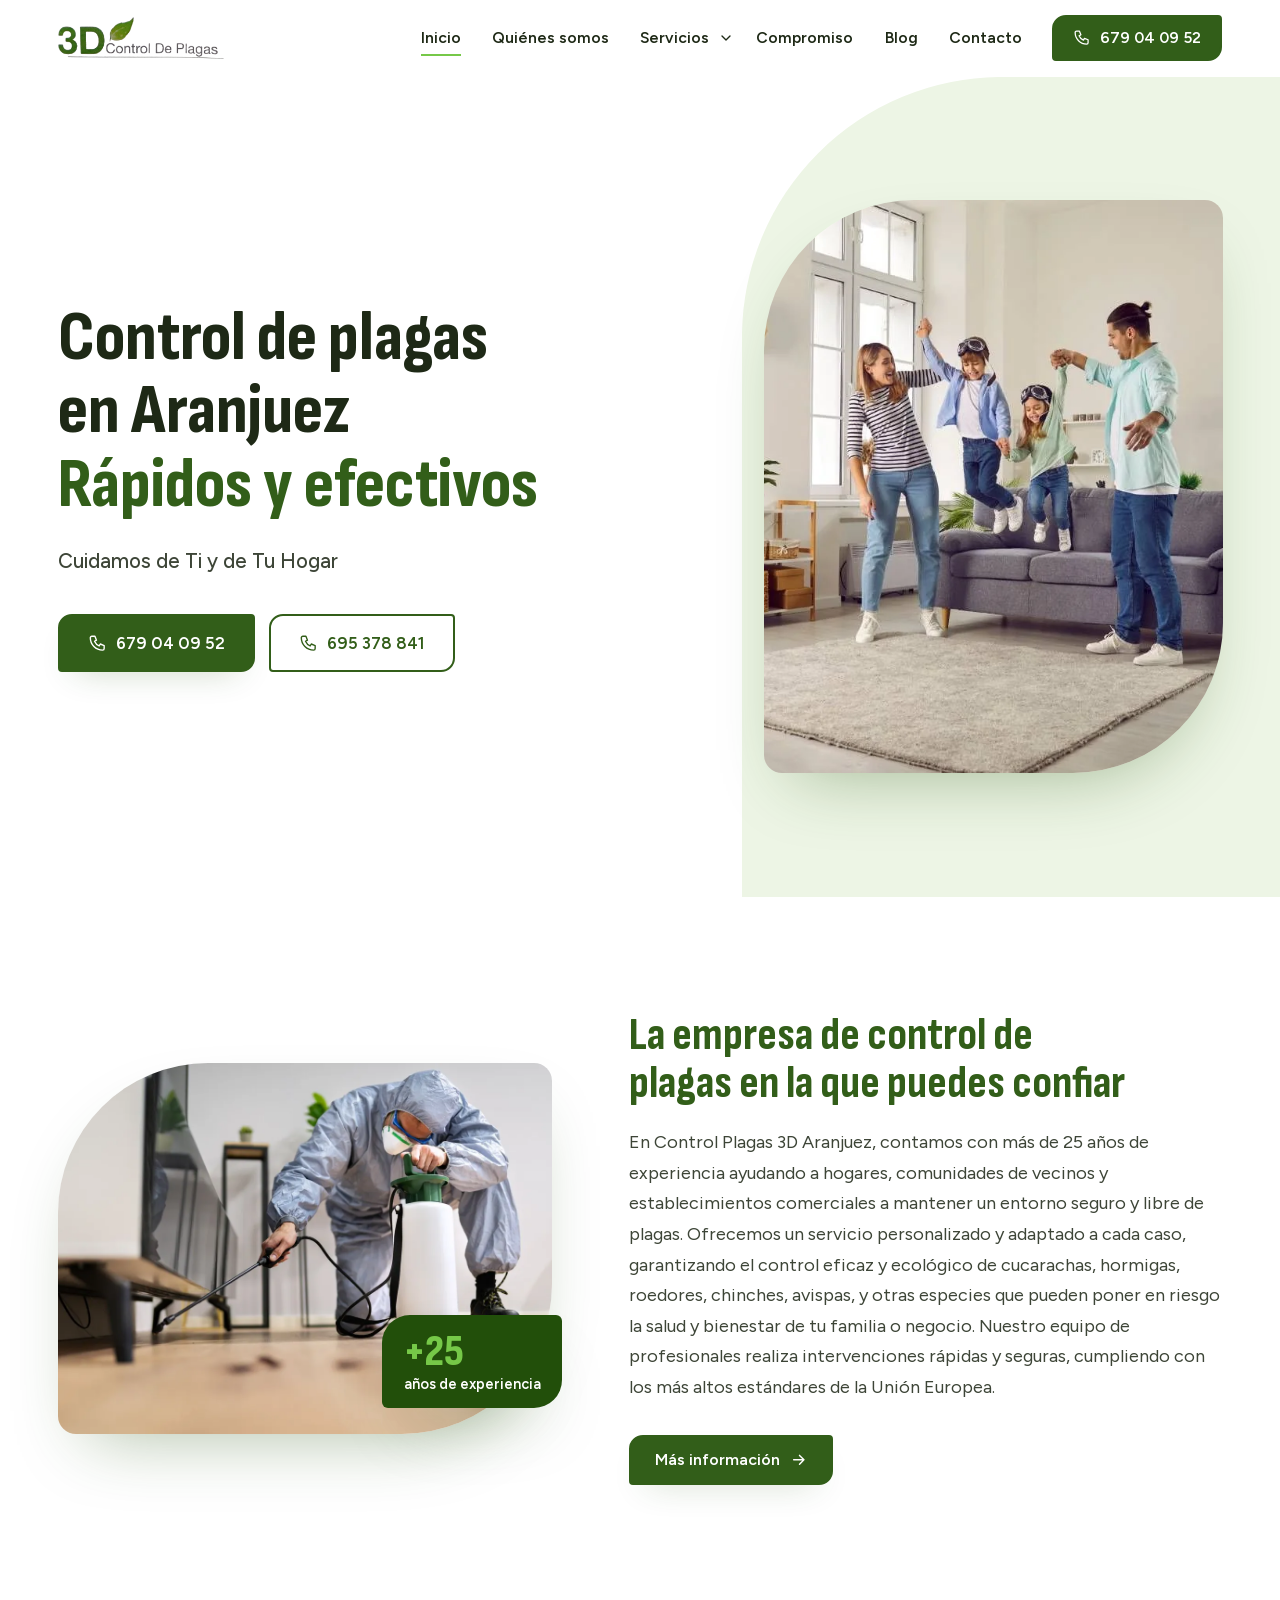
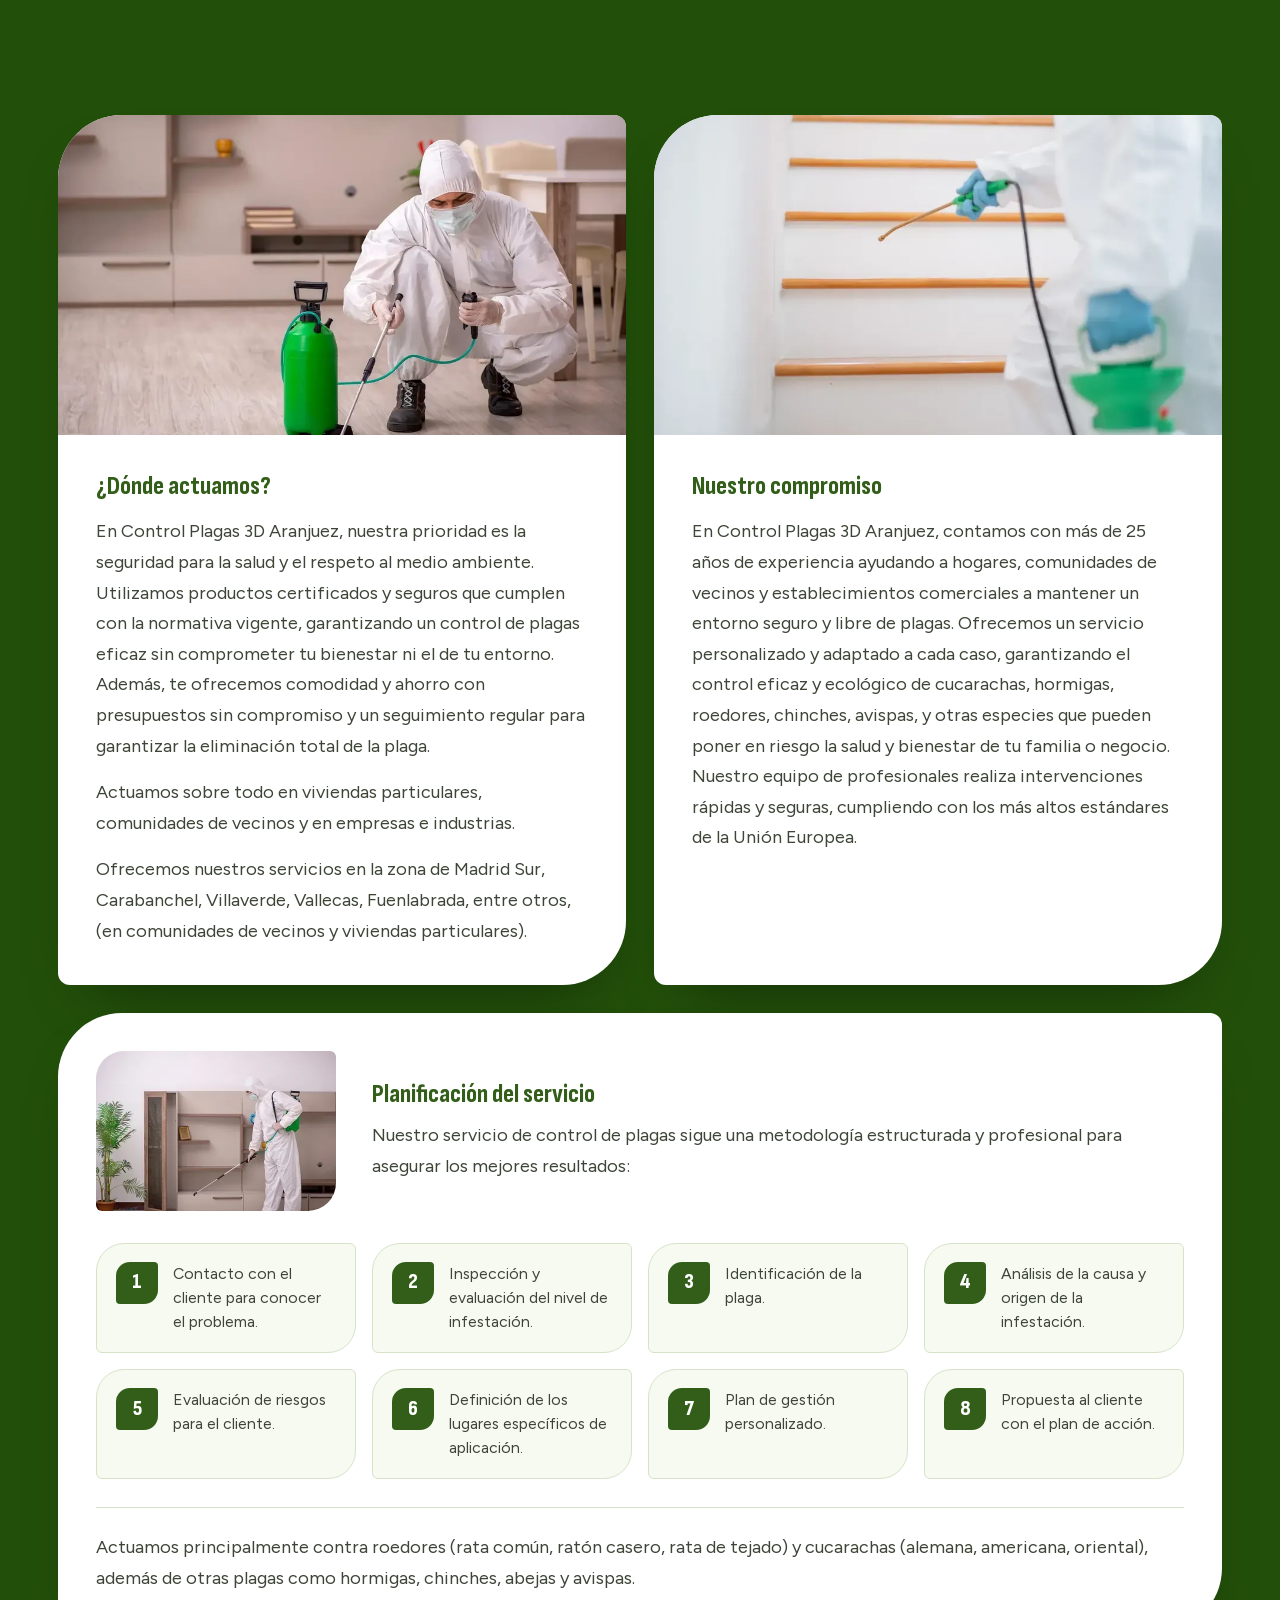
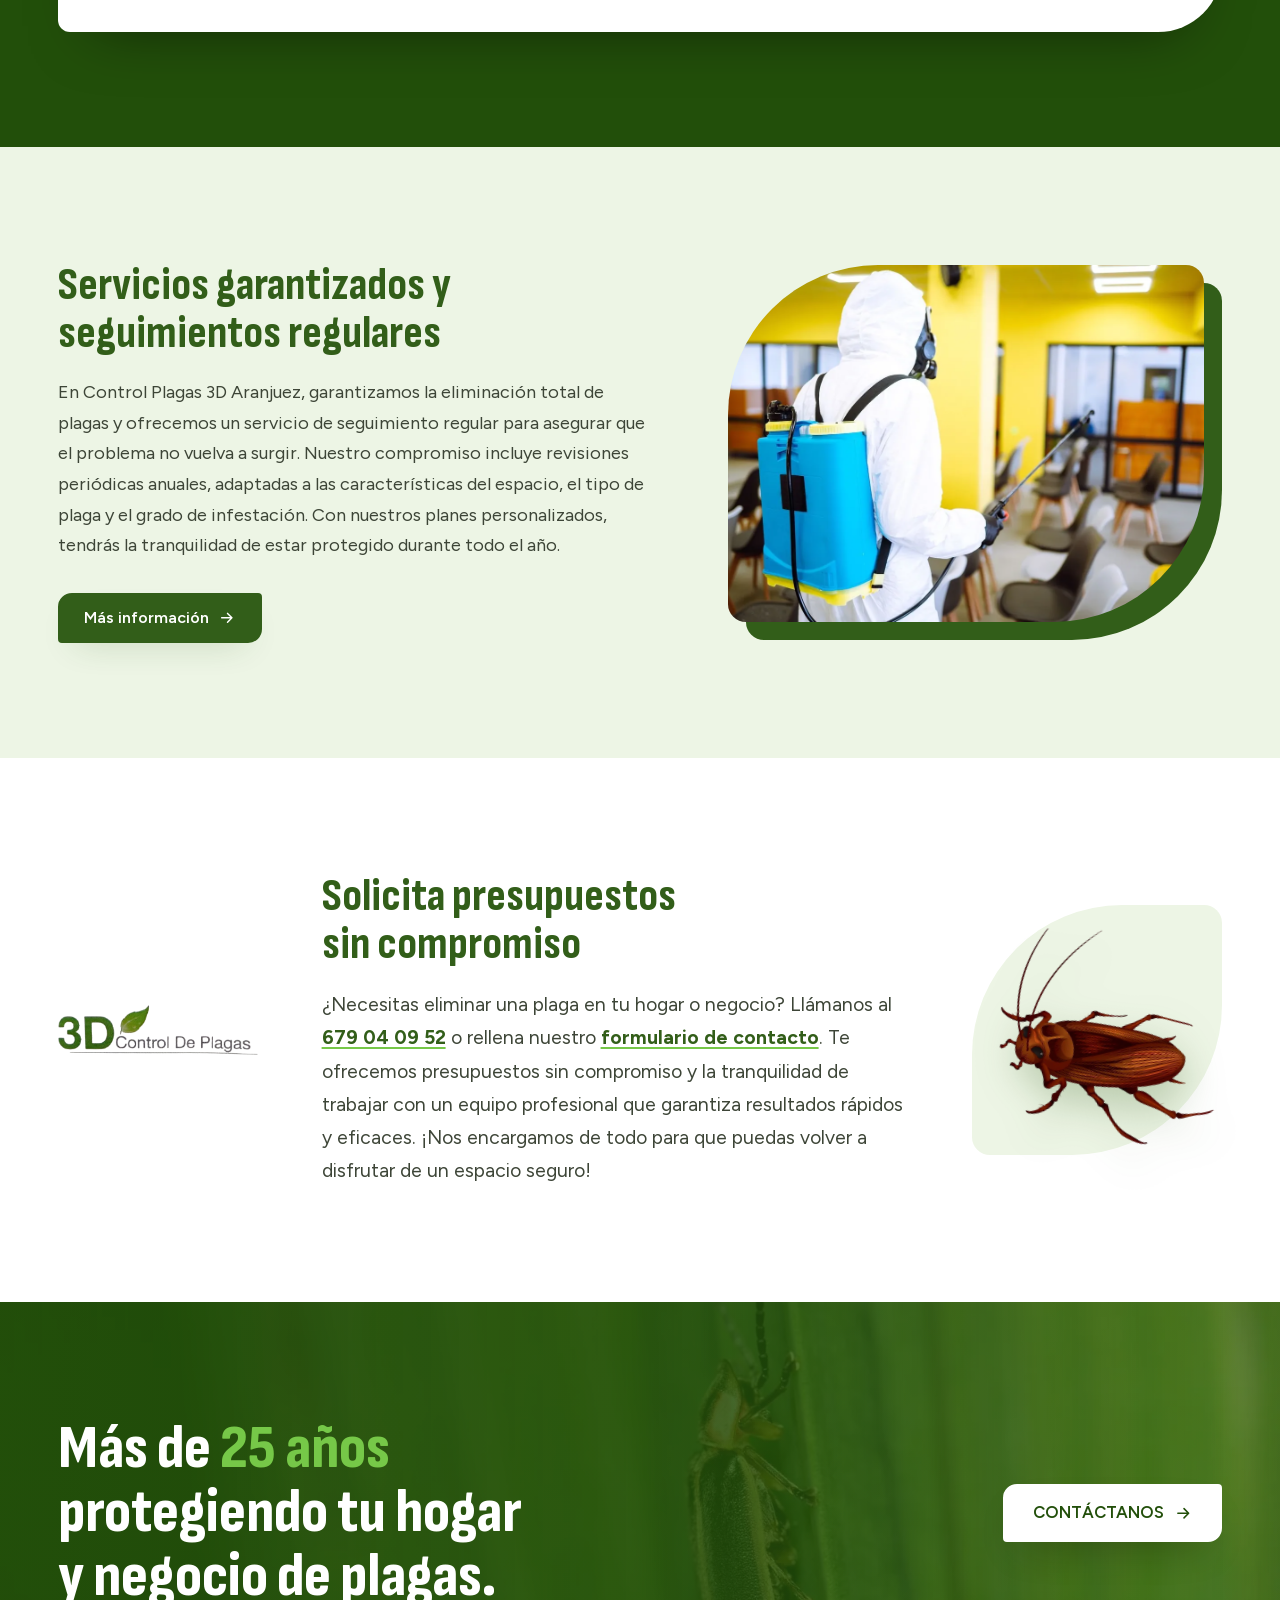
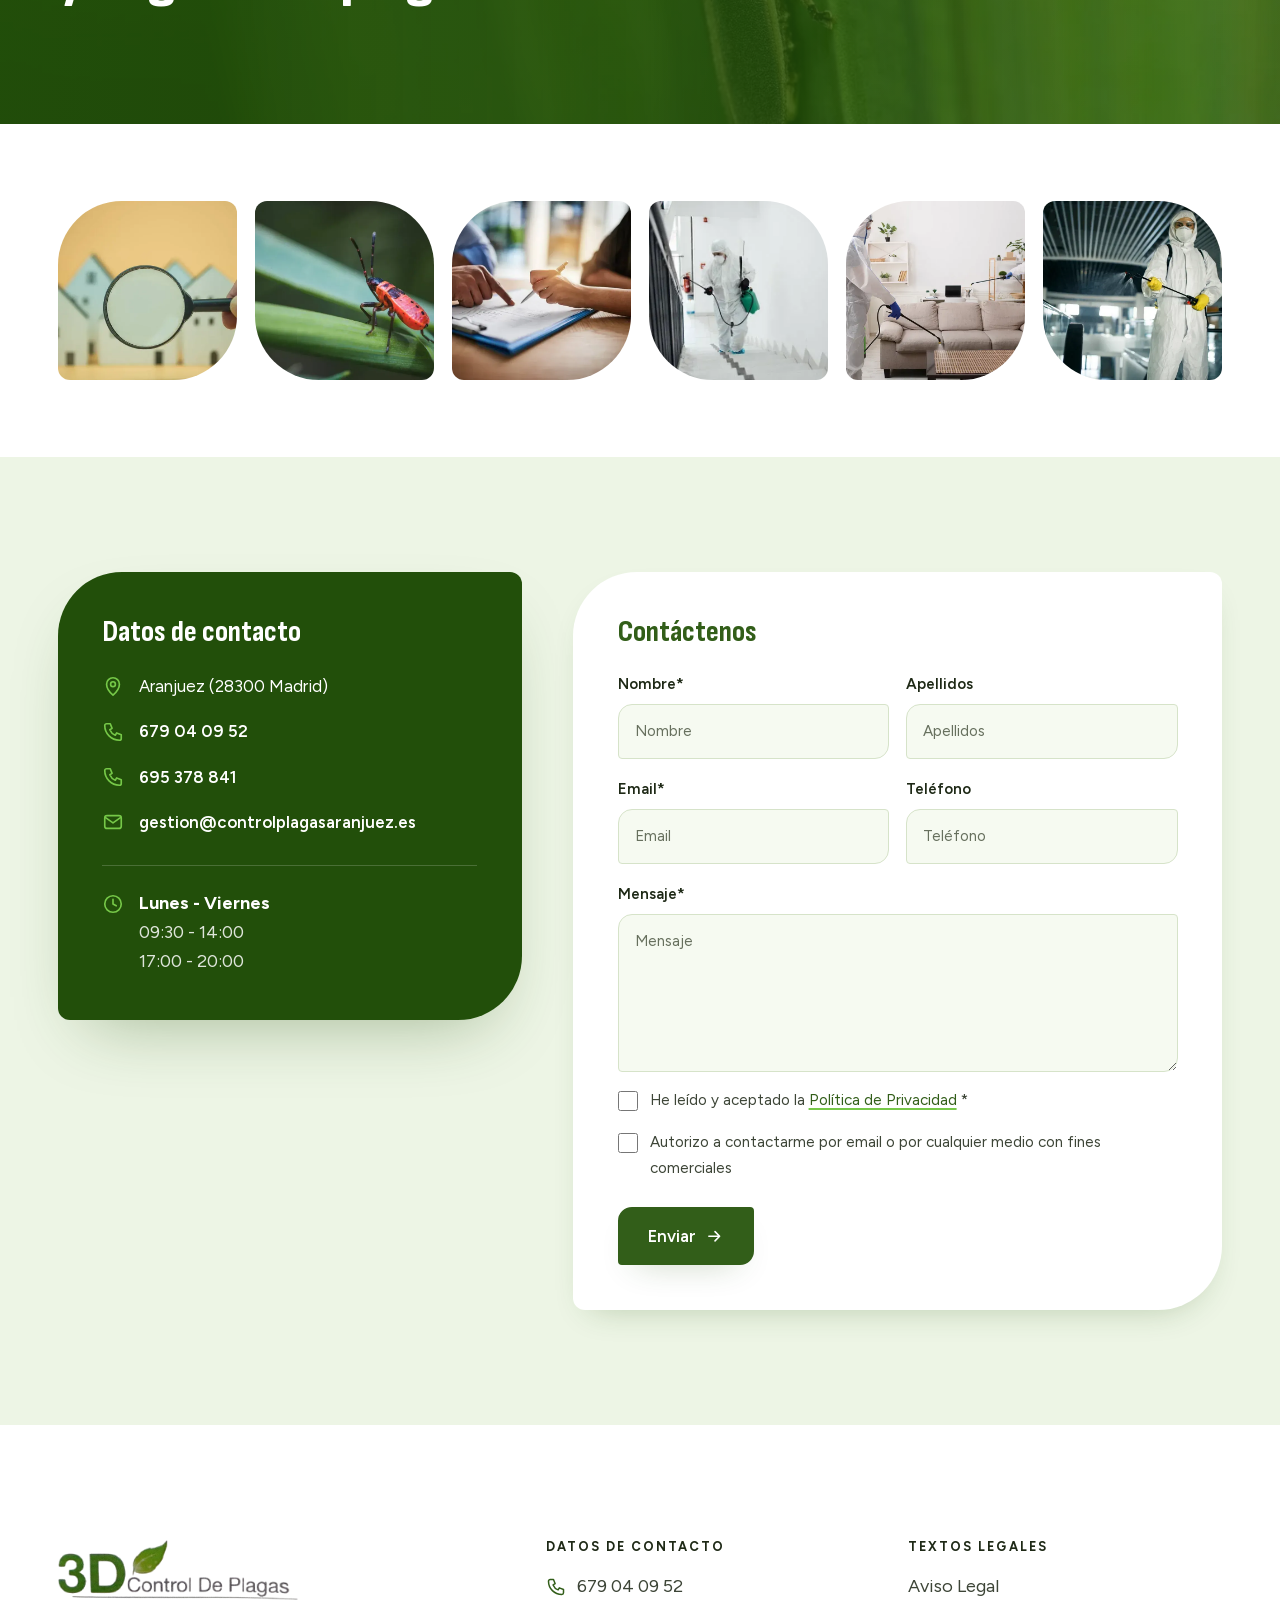
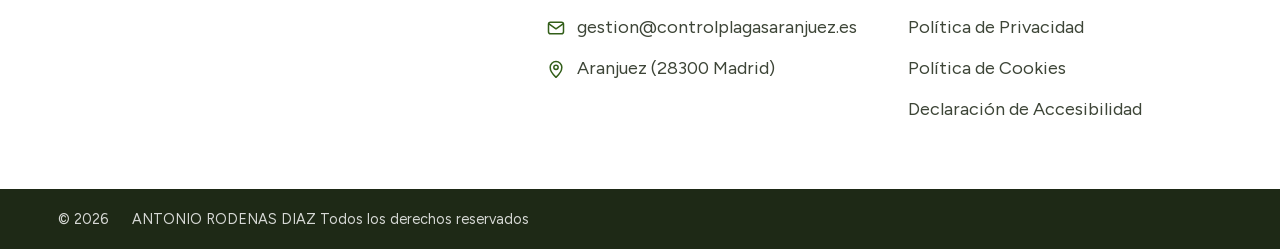
==== commit cd516e66: "feat: remaquetación literal de la homepage — dirección "Hoja" Misma estructura, textos e imágenes de" ====
--- a/prototype/index.html
+++ b/prototype/index.html
@@ -5,418 +5,296 @@
 <script>document.documentElement.classList.add('js')</script>
 <meta name="viewport" content="width=device-width, initial-scale=1">
 <title>Control de plagas en Aranjuez - Servicios ecológicos y efectivos Control Plagas 3D Aranjuez</title>
-<meta name="description" content="Empresa de control de plagas en Aranjuez. Tratamientos ecológicos y eficaces contra cucarachas, roedores, chinches y más. Llámanos.">
-<meta name="theme-color" content="#241F1A">
-<link rel="canonical" href="https://www.controlplagasaranjuez.es/">
-<meta property="og:type" content="website">
-<meta property="og:locale" content="es_ES">
-<meta property="og:title" content="Control de plagas en Aranjuez | Control Plagas 3D">
-<meta property="og:description" content="Dinos qué has visto y te decimos qué es, si corre prisa y qué hacer. Más de 25 años en Aranjuez.">
-<meta property="og:url" content="https://www.controlplagasaranjuez.es/">
-<meta name="twitter:card" content="summary_large_image">
-<link rel="preload" href="assets/fonts/fraunces.woff2" as="font" type="font/woff2" crossorigin>
-<link rel="preload" href="assets/fonts/geist.woff2" as="font" type="font/woff2" crossorigin>
+<meta name="description" content="Empresa de control de plagas en Aranjuez. Tratamientos ecológicos y eficaces contra cucarachas, roedores, chinches y más. Llámanos y solicita presupuesto sin compromiso. Villaverde, Vallecas, Fuenlabrada y más.">
+<meta name="robots" content="noindex, nofollow">
+<meta name="theme-color" content="#325E19">
+<link rel="preload" href="assets/fonts/sofia-sans-condensed.woff2" as="font" type="font/woff2" crossorigin>
+<link rel="preload" href="assets/fonts/figtree.woff2" as="font" type="font/woff2" crossorigin>
 <link rel="stylesheet" href="assets/css/global.css">
 <link rel="stylesheet" href="assets/css/home.css">
-<link rel="icon" href="data:image/svg+xml,<svg xmlns='http://www.w3.org/2000/svg' viewBox='0 0 32 32'><rect width='32' height='32' fill='%23241F1A'/><ellipse cx='16' cy='19' rx='6' ry='8' fill='none' stroke='%23EFEBE2' stroke-width='2'/><path d='M13 10 L9 4 M19 10 L23 4' stroke='%233E6B43' stroke-width='2' stroke-linecap='round'/></svg>">
+<link rel="icon" href="data:image/svg+xml,<svg xmlns='http://www.w3.org/2000/svg' viewBox='0 0 32 32'><path d='M16 1C9 1 1 9 1 16v15h15c7 0 15-8 15-15V1Z' fill='%23325E19'/><text x='16' y='21' text-anchor='middle' font-family='Arial Narrow,Arial' font-weight='700' font-size='15' fill='white'>3D</text></svg>">
 </head>
 <body>
 <a class="salta" href="#principal">Saltar al contenido</a>
 
-<header class="cab">
+<svg hidden aria-hidden="true" focusable="false">
+  <symbol id="i-tel" viewBox="0 0 24 24"><path d="M5 3h4l2 5-2.5 1.5a11 11 0 0 0 6 6L16 13l5 2v4a2 2 0 0 1-2 2A16 16 0 0 1 3 5a2 2 0 0 1 2-2Z" fill="none" stroke="currentColor" stroke-width="1.8" stroke-linejoin="round" stroke-linecap="round"/></symbol>
+  <symbol id="i-mail" viewBox="0 0 24 24"><rect x="3" y="5" width="18" height="14" rx="2.5" fill="none" stroke="currentColor" stroke-width="1.8"/><path d="m3.5 7 8.5 6 8.5-6" fill="none" stroke="currentColor" stroke-width="1.8" stroke-linecap="round" stroke-linejoin="round"/></symbol>
+  <symbol id="i-pin" viewBox="0 0 24 24"><path d="M12 22s7-6.2 7-12A7 7 0 0 0 5 10c0 5.8 7 12 7 12Z" fill="none" stroke="currentColor" stroke-width="1.8" stroke-linejoin="round"/><circle cx="12" cy="10" r="2.6" fill="none" stroke="currentColor" stroke-width="1.8"/></symbol>
+  <symbol id="i-reloj" viewBox="0 0 24 24"><circle cx="12" cy="12" r="9" fill="none" stroke="currentColor" stroke-width="1.8"/><path d="M12 7v5l3.5 2" fill="none" stroke="currentColor" stroke-width="1.8" stroke-linecap="round" stroke-linejoin="round"/></symbol>
+  <symbol id="i-flecha" viewBox="0 0 24 24"><path d="M5 12h14m-6-6 6 6-6 6" fill="none" stroke="currentColor" stroke-width="2" stroke-linecap="round" stroke-linejoin="round"/></symbol>
+  <symbol id="i-chevron" viewBox="0 0 24 24"><path d="m6 9 6 6 6-6" fill="none" stroke="currentColor" stroke-width="2" stroke-linecap="round" stroke-linejoin="round"/></symbol>
+</svg>
+
+<header class="cab" id="inicio">
   <div class="env cab__fila">
-    <a class="cab__marca" href="#principal"><b>3D</b> Control de Plagas <small>Aranjuez</small></a>
-    <nav class="cab__nav" aria-label="Principal">
-      <a class="cab__link" href="#plagas">Plagas</a>
-      <a class="cab__link" href="#clientes">Hogar y negocio</a>
-      <a class="cab__link" href="#proceso">Cómo trabajamos</a>
-      <a class="cab__link" href="#seguridad">Seguridad</a>
-      <a class="cab__link" href="#contacto">Contacto</a>
+    <a class="cab__logo" href="#inicio" aria-label="3D Control de Plagas, inicio">
+      <img src="assets/img/logo.png" alt="3D Control de Plagas" width="623" height="156">
+    </a>
+
+    <nav class="cab__nav" id="nav-principal" aria-label="Principal">
+      <ul class="cab__lista">
+        <li><a class="cab__link cab__link--activo" href="#inicio" aria-current="page">Inicio</a></li>
+        <li><a class="cab__link" href="https://www.controlplagasaranjuez.es/quienes-somos" target="_blank" rel="noopener">Quiénes somos</a></li>
+        <li class="cab__item cab__item--sub">
+          <a class="cab__link" href="https://www.controlplagasaranjuez.es/servicios" target="_blank" rel="noopener">Servicios</a>
+          <button class="cab__sub-toggle" type="button" aria-expanded="false" aria-controls="sub-servicios" aria-label="Abrir el submenú de Servicios"><svg width="16" height="16"><use href="#i-chevron"/></svg></button>
+          <ul class="cab__sub" id="sub-servicios">
+            <li><a href="https://www.controlplagasaranjuez.es/servicios/roedores" target="_blank" rel="noopener">Roedores</a></li>
+            <li><a href="https://www.controlplagasaranjuez.es/servicios/cucarachas-y-hormigas" target="_blank" rel="noopener">Cucarachas y Hormigas</a></li>
+            <li><a href="https://www.controlplagasaranjuez.es/servicios/mas-plagas" target="_blank" rel="noopener">Más plagas</a></li>
+          </ul>
+        </li>
+        <li><a class="cab__link" href="https://www.controlplagasaranjuez.es/compromiso" target="_blank" rel="noopener">Compromiso</a></li>
+        <li><a class="cab__link" href="https://www.controlplagasaranjuez.es/blog" target="_blank" rel="noopener">Blog</a></li>
+        <li><a class="cab__link" href="#contacto">Contacto</a></li>
+      </ul>
     </nav>
-    <a class="cab__tel" href="tel:+34679040952">679 04 09 52<span>Llámanos</span></a>
+
+    <a class="btn cab__tel" href="tel:+34679040952" aria-label="Llamar al 679 04 09 52">
+      <svg width="20" height="20" aria-hidden="true"><use href="#i-tel"/></svg><span>679 04 09 52</span>
+    </a>
+    <button class="cab__menu" type="button" aria-expanded="false" aria-controls="nav-principal">
+      <span class="cab__menu-icono" aria-hidden="true"></span>
+      <span class="visualmente-oculto">Menú</span>
+    </button>
   </div>
 </header>
 
 <main id="principal">
 
-<!-- ============ HERO: EL IDENTIFICADOR ============ -->
-<section class="hero sobre-caja" aria-labelledby="t-hero">
-  <div class="env hero__env">
-    <div>
-      <h1 class="hero__titulo" id="t-hero">Control de plagas<br>en Aranjuez.<br><em>Rápidos y efectivos.</em></h1>
-      <p class="hero__tag">Cuidamos de ti y de tu hogar</p>
-      <p class="hero__sub">Más de 25 años en Aranjuez tratando viviendas, comunidades de vecinos y negocios. Desinsectación, desratización y desinfección.</p>
-      <div class="hero__acciones">
-        <a class="btn" href="https://wa.me/34679040952" rel="noopener">Mándanos una foto por WhatsApp</a>
-        <a class="btn btn--linea" href="tel:+34679040952">679 04 09 52</a>
-      </div>
-      <div class="hero__pie">
-        <span class="roesb">
-          <span class="roesb__marca" aria-hidden="true">ROESB</span>
-          <span class="roesb__txt"><b>Registro de biocidas</b><span>Nº pendiente de facilitar</span></span>
-        </span>
-        <span class="hero__anos"><b>25 años</b> · Travesía Noblejas, 2</span>
-      </div>
-    </div>
-
-    <div class="ident" id="identificador">
-      <div class="ident__cabeza">
-        <h2 class="ident__titulo">¿Qué has visto?</h2>
-        <span class="ident__nota">Sin fotos desagradables</span>
-      </div>
-      <p class="ident__nota" style="margin-top:6px">Elige lo que te has encontrado y te decimos qué es, si corre prisa y qué hacer ahora.</p>
-      <div class="ident__rejilla" role="group" aria-label="Elige la plaga que has visto">
-        <button class="ident__op" type="button" data-plaga="cucaracha" aria-pressed="true"><svg class="espec" viewBox="0 0 100 100" aria-hidden="true"><g>
-<ellipse cx="50" cy="58" rx="19" ry="27"/><path d="M50 32v52"/>
-<ellipse cx="50" cy="29" rx="10" ry="7.5"/><ellipse cx="50" cy="19" rx="6" ry="5"/>
-<path d="M45 15C38 6 30 3 22 3"/><path d="M55 15C62 6 70 3 78 3"/>
-<path d="M32 41C22 36 15 30 11 21"/><path d="M31 57C19 56 11 53 5 48"/><path d="M33 72C22 76 16 82 12 90"/>
-<path d="M68 41C78 36 85 30 89 21"/><path d="M69 57C81 56 89 53 95 48"/><path d="M67 72C78 76 84 82 88 90"/>
-</g></svg><span>Cucaracha</span></button>
-        <button class="ident__op" type="button" data-plaga="roedor" aria-pressed="false"><svg class="espec" viewBox="0 0 100 100" aria-hidden="true"><g>
-<path d="M16 62C16 47 30 37 48 37c13 0 23 4 29 12 4-5 11-6 16-2 4 3 3 9-2 11l-13 4c-2 8-7 14-15 16l-28 2C21 81 16 72 16 62Z"/>
-<circle cx="69" cy="41" r="7.5"/><circle cx="84" cy="50" r="1.9" class="relleno"/>
-<path d="M16 64C5 68 0 80 7 91"/>
-<path d="M34 80v9M48 80v9M62 78v9"/>
-<path d="M30 89h8M44 89h8M58 87h8"/>
-</g></svg><span>Rata o ratón</span></button>
-        <button class="ident__op" type="button" data-plaga="chinche" aria-pressed="false"><svg class="espec" viewBox="0 0 100 100" aria-hidden="true"><g>
-<ellipse cx="50" cy="56" rx="24" ry="21"/>
-<path d="M50 35v42"/><path d="M28 49h44M29 63h42"/>
-<ellipse cx="50" cy="30" rx="8" ry="6"/>
-<path d="M45 26C39 18 33 15 27 15"/><path d="M55 26C61 18 67 15 73 15"/>
-<path d="M28 45C19 41 13 36 10 29"/><path d="M27 58C16 58 9 56 4 52"/><path d="M29 69C20 73 14 79 11 86"/>
-<path d="M72 45C81 41 87 36 90 29"/><path d="M73 58C84 58 91 56 96 52"/><path d="M71 69C80 73 86 79 89 86"/>
-</g></svg><span>Chinche</span></button>
-        <button class="ident__op" type="button" data-plaga="hormiga" aria-pressed="false"><svg class="espec" viewBox="0 0 100 100" aria-hidden="true"><g>
-<ellipse cx="50" cy="72" rx="14" ry="17"/><ellipse cx="50" cy="50" rx="8" ry="8"/>
-<ellipse cx="50" cy="32" rx="10" ry="8"/><path d="M50 55v-3"/>
-<path d="M44 26C38 16 32 11 25 9"/><path d="M56 26C62 16 68 11 75 9"/>
-<path d="M42 46C31 42 23 36 19 28"/><path d="M41 55C29 56 20 60 14 67"/><path d="M43 64C33 70 27 77 24 86"/>
-<path d="M58 46C69 42 77 36 81 28"/><path d="M59 55C71 56 80 60 86 67"/><path d="M57 64C67 70 73 77 76 86"/>
-</g></svg><span>Hormiga</span></button>
-        <button class="ident__op" type="button" data-plaga="avispa" aria-pressed="false"><svg class="espec" viewBox="0 0 100 100" aria-hidden="true"><g>
-<ellipse cx="50" cy="70" rx="15" ry="20"/>
-<path d="M36 63h28M36 72h28M40 81h20"/>
-<path d="M46 50h8"/><ellipse cx="50" cy="42" rx="11" ry="9"/>
-<ellipse cx="50" cy="24" rx="9" ry="7"/>
-<path d="M45 19C40 11 35 7 29 6"/><path d="M55 19C60 11 65 7 71 6"/>
-<path d="M40 38C26 30 16 30 10 36c-4 5 1 11 10 12 7 1 15-2 20-6"/>
-<path d="M60 38C74 30 84 30 90 36c4 5-1 11-10 12-7 1-15-2-20-6"/>
-<path d="M40 50C31 52 24 57 20 64"/><path d="M60 50C69 52 76 57 80 64"/>
-<path d="M50 90c0 4 0 6 0 8"/>
-</g></svg><span>Avispa</span></button>
-      </div>
-      <div class="ident__ficha" id="ficha" aria-live="polite">
-        <p class="ident__nombre"><strong id="f-nombre">—</strong><span class="cientifico" id="f-cient"></span><span class="ident__urg" id="f-urg" data-n="alta">—</span></p>
-        <div class="ident__datos">
-          <div class="ident__dato"><dt>Dónde anida</dt><dd id="f-donde">—</dd></div>
-          <div class="ident__dato"><dt>Qué la delata</dt><dd id="f-delata">—</dd></div>
-        </div>
-        <div class="ident__dato"><dt>Qué hacer ahora</dt><dd id="f-hacer">—</dd></div>
-        <p class="ident__accion">
-          <a class="btn btn--hoja" href="#contacto">Pedir presupuesto sin compromiso</a>
-          <a class="enl" href="https://wa.me/34679040952" rel="noopener">O mándanos una foto <svg width="14" height="14" viewBox="0 0 16 16" fill="none" aria-hidden="true"><path d="M2 8h11M9 4l4 4-4 4" stroke="currentColor" stroke-width="2"/></svg></a>
-        </p>
-      </div>
+  <!-- ===== HERO ===== -->
+  <section class="hero" aria-labelledby="titulo-hero">
+    <div class="hero__panel" aria-hidden="true"></div>
+    <div class="env hero__env">
+      <div class="hero__texto">
+        <h1 class="hero__titulo" id="titulo-hero">Control de plagas en Aranjuez <em>Rápidos y efectivos</em></h1>
+        <p class="hero__tag">Cuidamos de Ti y de Tu Hogar</p>
+        <div class="hero__acciones">
+          <a class="btn btn--grande" href="tel:+34679040952"><svg width="20" height="20" aria-hidden="true"><use href="#i-tel"/></svg>679 04 09 52</a>
+          <a class="btn btn--grande btn--linea" href="tel:+34695378841"><svg width="20" height="20" aria-hidden="true"><use href="#i-tel"/></svg>695 378 841</a>
+        </div>
+      </div>
+      <figure class="hero__foto">
+        <img src="assets/img/hero-familia.webp" alt="Una familia juega en el salón de su casa" width="1100" height="733" fetchpriority="high">
+      </figure>
+    </div>
+  </section>
+
+  <!-- ===== LA EMPRESA ===== -->
+  <section class="empresa" id="empresa" aria-labelledby="titulo-empresa">
+    <div class="env empresa__env">
+      <figure class="empresa__foto revela">
+        <img src="assets/img/empresa.webp" alt="Técnico de Control Plagas 3D aplicando un tratamiento bajo un mueble" width="1200" height="800" loading="lazy">
+        <figcaption class="empresa__sello"><b>+25</b><span>años de experiencia</span></figcaption>
+      </figure>
+      <div class="empresa__texto revela" style="--i:1">
+        <h2 id="titulo-empresa">La empresa de control de plagas en la que puedes confiar</h2>
+        <p>En Control Plagas 3D Aranjuez, contamos con más de 25 años de experiencia ayudando a hogares, comunidades de vecinos y establecimientos comerciales a mantener un entorno seguro y libre de plagas. Ofrecemos un servicio personalizado y adaptado a cada caso, garantizando el control eficaz y ecológico de cucarachas, hormigas, roedores, chinches, avispas, y otras especies que pueden poner en riesgo la salud y bienestar de tu familia o negocio. Nuestro equipo de profesionales realiza intervenciones rápidas y seguras, cumpliendo con los más altos estándares de la Unión Europea.</p>
+        <a class="btn" href="#contacto">Más información <svg width="18" height="18" aria-hidden="true"><use href="#i-flecha"/></svg></a>
+      </div>
+    </div>
+  </section>
+
+  <!-- ===== BANDA VERDE: DÓNDE ACTUAMOS · COMPROMISO · PLANIFICACIÓN ===== -->
+  <section class="banda" id="compromiso" aria-label="Dónde actuamos, nuestro compromiso y planificación del servicio">
+    <div class="env banda__rejilla">
+
+      <article class="tarjeta revela">
+        <figure class="tarjeta__foto">
+          <img src="assets/img/donde-actuamos.webp" alt="Técnico con equipo de protección tratando el suelo de una vivienda" width="960" height="641" loading="lazy">
+        </figure>
+        <div class="tarjeta__cuerpo">
+          <h3>¿Dónde actuamos?</h3>
+          <p>En Control Plagas 3D Aranjuez, nuestra prioridad es la seguridad para la salud y el respeto al medio ambiente. Utilizamos productos certificados y seguros que cumplen con la normativa vigente, garantizando un control de plagas eficaz sin comprometer tu bienestar ni el de tu entorno. Además, te ofrecemos comodidad y ahorro con presupuestos sin compromiso y un seguimiento regular para garantizar la eliminación total de la plaga.</p>
+          <p>Actuamos sobre todo en viviendas particulares, comunidades de vecinos y en empresas e industrias.</p>
+          <p>Ofrecemos nuestros servicios en la zona de Madrid Sur, Carabanchel, Villaverde, Vallecas, Fuenlabrada, entre otros, (en comunidades de vecinos y viviendas particulares).</p>
+        </div>
+      </article>
+
+      <article class="tarjeta revela" style="--i:1">
+        <figure class="tarjeta__foto">
+          <img src="assets/img/compromiso.webp" alt="Aplicación de un tratamiento en la escalera de una comunidad" width="960" height="640" loading="lazy">
+        </figure>
+        <div class="tarjeta__cuerpo">
+          <h3>Nuestro compromiso</h3>
+          <p>En Control Plagas 3D Aranjuez, contamos con más de 25 años de experiencia ayudando a hogares, comunidades de vecinos y establecimientos comerciales a mantener un entorno seguro y libre de plagas. Ofrecemos un servicio personalizado y adaptado a cada caso, garantizando el control eficaz y ecológico de cucarachas, hormigas, roedores, chinches, avispas, y otras especies que pueden poner en riesgo la salud y bienestar de tu familia o negocio. Nuestro equipo de profesionales realiza intervenciones rápidas y seguras, cumpliendo con los más altos estándares de la Unión Europea.</p>
+        </div>
+      </article>
+
+      <article class="tarjeta tarjeta--ancha revela">
+        <div class="tarjeta__cabecera">
+          <figure class="tarjeta__foto tarjeta__foto--mini">
+            <img src="assets/img/planificacion.webp" alt="Técnico revisando un mueble durante una inspección" width="480" height="320" loading="lazy">
+          </figure>
+          <div>
+            <h3>Planificación del servicio</h3>
+            <p>Nuestro servicio de control de plagas sigue una metodología estructurada y profesional para asegurar los mejores resultados:</p>
+          </div>
+        </div>
+        <ol class="pasos">
+          <li class="pasos__item revela" style="--i:0">Contacto con el cliente para conocer el problema.</li>
+          <li class="pasos__item revela" style="--i:1">Inspección y evaluación del nivel de infestación.</li>
+          <li class="pasos__item revela" style="--i:2">Identificación de la plaga.</li>
+          <li class="pasos__item revela" style="--i:3">Análisis de la causa y origen de la infestación.</li>
+          <li class="pasos__item revela" style="--i:4">Evaluación de riesgos para el cliente.</li>
+          <li class="pasos__item revela" style="--i:5">Definición de los lugares específicos de aplicación.</li>
+          <li class="pasos__item revela" style="--i:6">Plan de gestión personalizado.</li>
+          <li class="pasos__item revela" style="--i:7">Propuesta al cliente con el plan de acción.</li>
+        </ol>
+        <p class="tarjeta__cierre">Actuamos principalmente contra roedores (rata común, ratón casero, rata de tejado) y cucarachas (alemana, americana, oriental), además de otras plagas como hormigas, chinches, abejas y avispas.</p>
+      </article>
+
+    </div>
+  </section>
+
+  <!-- ===== SERVICIOS GARANTIZADOS ===== -->
+  <section class="garantia" id="servicios" aria-labelledby="titulo-garantia">
+    <div class="env garantia__env">
+      <div class="garantia__texto revela">
+        <h2 id="titulo-garantia">Servicios garantizados y seguimientos regulares</h2>
+        <p>En Control Plagas 3D Aranjuez, garantizamos la eliminación total de plagas y ofrecemos un servicio de seguimiento regular para asegurar que el problema no vuelva a surgir. Nuestro compromiso incluye revisiones periódicas anuales, adaptadas a las características del espacio, el tipo de plaga y el grado de infestación. Con nuestros planes personalizados, tendrás la tranquilidad de estar protegido durante todo el año.</p>
+        <a class="btn" href="#contacto">Más información <svg width="18" height="18" aria-hidden="true"><use href="#i-flecha"/></svg></a>
+      </div>
+      <figure class="garantia__foto revela" style="--i:1">
+        <img src="assets/img/garantia.webp" alt="Técnico con mochila pulverizadora tratando una oficina" width="1200" height="801" loading="lazy">
+      </figure>
+    </div>
+  </section>
+
+  <!-- ===== SOLICITA PRESUPUESTOS ===== -->
+  <section class="presupuesto" id="presupuesto" aria-labelledby="titulo-presupuesto">
+    <div class="env presupuesto__env">
+      <img class="presupuesto__logo revela" src="assets/img/logo.png" alt="" width="623" height="156" loading="lazy">
+      <div class="presupuesto__texto revela" style="--i:1">
+        <h2 id="titulo-presupuesto">Solicita presupuestos sin compromiso</h2>
+        <p>¿Necesitas eliminar una plaga en tu hogar o negocio? Llámanos al <a href="tel:+34679040952">679 04 09 52</a> o rellena nuestro <a href="#contacto">formulario de contacto</a>. Te ofrecemos presupuestos sin compromiso y la tranquilidad de trabajar con un equipo profesional que garantiza resultados rápidos y eficaces. ¡Nos encargamos de todo para que puedas volver a disfrutar de un espacio seguro!</p>
+      </div>
+      <div class="presupuesto__visual revela" style="--i:2" aria-hidden="true">
+        <img class="presupuesto__bicho" src="assets/img/cucaracha.webp" alt="" width="640" height="739" loading="lazy">
+      </div>
+    </div>
+  </section>
+
+  <!-- ===== MÁS DE 25 AÑOS ===== -->
+  <section class="anos" aria-label="Más de 25 años protegiendo tu hogar y negocio de plagas">
+    <div class="anos__fondo" aria-hidden="true">
+      <img src="assets/img/banda-25-anos.webp" alt="" width="1600" height="1067" loading="lazy">
+    </div>
+    <div class="env anos__env revela">
+      <p class="anos__titulo">Más de <span>25 años</span> protegiendo tu hogar y negocio de plagas.</p>
+      <a class="btn btn--claro btn--grande" href="#contacto">CONTÁCTANOS <svg width="18" height="18" aria-hidden="true"><use href="#i-flecha"/></svg></a>
+    </div>
+  </section>
+
+  <!-- ===== GALERÍA ===== -->
+  <section class="galeria" aria-label="Galería de trabajos">
+    <div class="env">
+      <ul class="galeria__lista">
+        <li class="galeria__item revela" style="--i:0"><img src="assets/img/galeria-1.webp" alt="Inspección de viviendas" width="640" height="640" loading="lazy"></li>
+        <li class="galeria__item revela" style="--i:1"><img src="assets/img/galeria-2.webp" alt="Identificación de la plaga" width="640" height="640" loading="lazy"></li>
+        <li class="galeria__item revela" style="--i:2"><img src="assets/img/galeria-3.webp" alt="Firma del plan de acción con el cliente" width="640" height="640" loading="lazy"></li>
+        <li class="galeria__item revela" style="--i:3"><img src="assets/img/galeria-4.webp" alt="Tratamiento en las zonas comunes de un edificio" width="612" height="408" loading="lazy"></li>
+        <li class="galeria__item revela" style="--i:4"><img src="assets/img/galeria-5.webp" alt="Tratamiento en el salón de una vivienda" width="640" height="640" loading="lazy"></li>
+        <li class="galeria__item revela" style="--i:5"><img src="assets/img/galeria-6.webp" alt="Tratamiento en un local comercial" width="640" height="640" loading="lazy"></li>
+      </ul>
+    </div>
+  </section>
+
+  <!-- ===== CONTACTO ===== -->
+  <section class="contacto" id="contacto" aria-labelledby="titulo-contacto">
+    <div class="env contacto__env">
+
+      <aside class="datos revela">
+        <h2 class="datos__titulo" id="titulo-contacto">Datos de contacto</h2>
+        <ul class="datos__lista">
+          <li><svg aria-hidden="true"><use href="#i-pin"/></svg><span>Aranjuez (28300 Madrid)</span></li>
+          <li><svg aria-hidden="true"><use href="#i-tel"/></svg><a href="tel:+34679040952">679 04 09 52</a></li>
+          <li><svg aria-hidden="true"><use href="#i-tel"/></svg><a href="tel:+34695378841">695 378 841</a></li>
+          <li><svg aria-hidden="true"><use href="#i-mail"/></svg><a href="mailto:gestion@controlplagasaranjuez.es">gestion@controlplagasaranjuez.es</a></li>
+        </ul>
+        <div class="datos__horario">
+          <svg aria-hidden="true"><use href="#i-reloj"/></svg>
+          <div>
+            <b>Lunes - Viernes</b>
+            <span>09:30 - 14:00</span>
+            <span>17:00 - 20:00</span>
+          </div>
+        </div>
+      </aside>
+
+      <form class="form revela" style="--i:1" novalidate>
+        <h2 class="form__titulo">Contáctenos</h2>
+        <div class="form__rejilla">
+          <label class="campo">
+            <span>Nombre*</span>
+            <input type="text" name="nombre" placeholder="Nombre" autocomplete="given-name" required>
+          </label>
+          <label class="campo">
+            <span>Apellidos</span>
+            <input type="text" name="apellidos" placeholder="Apellidos" autocomplete="family-name">
+          </label>
+          <label class="campo">
+            <span>Email*</span>
+            <input type="email" name="email" placeholder="Email" autocomplete="email" required>
+          </label>
+          <label class="campo">
+            <span>Teléfono</span>
+            <input type="tel" name="telefono" placeholder="Teléfono" autocomplete="tel">
+          </label>
+          <label class="campo campo--ancho">
+            <span>Mensaje*</span>
+            <textarea name="mensaje" rows="5" placeholder="Mensaje" required></textarea>
+          </label>
+        </div>
+        <label class="check">
+          <input type="checkbox" name="privacidad" required>
+          <span>He leído y aceptado la <a href="https://www.controlplagasaranjuez.es/politica-de-privacidad" target="_blank" rel="noopener">Política de Privacidad</a> *</span>
+        </label>
+        <label class="check">
+          <input type="checkbox" name="comercial">
+          <span>Autorizo a contactarme por email o por cualquier medio con fines comerciales</span>
+        </label>
+        <button class="btn btn--grande" type="submit">Enviar <svg width="18" height="18" aria-hidden="true"><use href="#i-flecha"/></svg></button>
+        <p class="form__aviso" role="status" aria-live="polite"></p>
+      </form>
+
+    </div>
+  </section>
+
+</main>
+
+<footer class="pie">
+  <div class="env pie__env">
+    <a class="pie__logo" href="#inicio" aria-label="3D Control de Plagas, volver arriba">
+      <img src="assets/img/logo.png" alt="3D Control de Plagas" width="623" height="156" loading="lazy">
+    </a>
+    <div class="pie__col">
+      <h2 class="pie__titulo">Datos de contacto</h2>
+      <ul>
+        <li><svg aria-hidden="true"><use href="#i-tel"/></svg><a href="tel:+34679040952">679 04 09 52</a></li>
+        <li><svg aria-hidden="true"><use href="#i-mail"/></svg><a href="mailto:gestion@controlplagasaranjuez.es">gestion@controlplagasaranjuez.es</a></li>
+        <li><svg aria-hidden="true"><use href="#i-pin"/></svg><span>Aranjuez (28300 Madrid)</span></li>
+      </ul>
+    </div>
+    <div class="pie__col">
+      <h2 class="pie__titulo">Textos legales</h2>
+      <ul>
+        <li><a href="https://www.controlplagasaranjuez.es/aviso-legal" target="_blank" rel="noopener">Aviso Legal</a></li>
+        <li><a href="https://www.controlplagasaranjuez.es/politica-de-privacidad" target="_blank" rel="noopener">Política de Privacidad</a></li>
+        <li><a href="https://www.controlplagasaranjuez.es/politica-de-cookies" target="_blank" rel="noopener">Política de Cookies</a></li>
+        <li><a href="https://www.controlplagasaranjuez.es/declaracion-de-accesibilidad" target="_blank" rel="noopener">Declaración de Accesibilidad</a></li>
+      </ul>
     </div>
   </div>
-</section>
-
-<!-- ============ LAS LÁMINAS ============ -->
-<section class="seccion" id="plagas" aria-labelledby="t-plagas">
-  <div class="env">
-    <div class="cabecera-seccion entra">
-      <h2 id="t-plagas">Las plagas que tratamos</h2>
-      <p class="lead">Actuamos principalmente contra roedores y cucarachas, además de hormigas, chinches y avispas. Cada una anida en un sitio y se trata de una forma.</p>
-    </div>
-    <div class="laminas__rejilla">
-      <article class="lamina entra"><div class="lamina__vitrina"><svg class="espec" viewBox="0 0 100 100" aria-hidden="true"><g>
-<ellipse cx="50" cy="58" rx="19" ry="27"/><path d="M50 32v52"/>
-<ellipse cx="50" cy="29" rx="10" ry="7.5"/><ellipse cx="50" cy="19" rx="6" ry="5"/>
-<path d="M45 15C38 6 30 3 22 3"/><path d="M55 15C62 6 70 3 78 3"/>
-<path d="M32 41C22 36 15 30 11 21"/><path d="M31 57C19 56 11 53 5 48"/><path d="M33 72C22 76 16 82 12 90"/>
-<path d="M68 41C78 36 85 30 89 21"/><path d="M69 57C81 56 89 53 95 48"/><path d="M67 72C78 76 84 82 88 90"/>
-</g></svg></div><div class="lamina__pie"><p class="lamina__nombre">Cucaracha alemana</p><p class="lamina__cientifico">Blattella germanica</p><p class="etiq lamina__donde">Cocinas y baños</p></div></article>
-      <article class="lamina entra"><div class="lamina__vitrina"><svg class="espec" viewBox="0 0 100 100" aria-hidden="true"><g>
-<ellipse cx="50" cy="58" rx="19" ry="27"/><path d="M50 32v52"/>
-<ellipse cx="50" cy="29" rx="10" ry="7.5"/><ellipse cx="50" cy="19" rx="6" ry="5"/>
-<path d="M45 15C38 6 30 3 22 3"/><path d="M55 15C62 6 70 3 78 3"/>
-<path d="M32 41C22 36 15 30 11 21"/><path d="M31 57C19 56 11 53 5 48"/><path d="M33 72C22 76 16 82 12 90"/>
-<path d="M68 41C78 36 85 30 89 21"/><path d="M69 57C81 56 89 53 95 48"/><path d="M67 72C78 76 84 82 88 90"/>
-</g></svg></div><div class="lamina__pie"><p class="lamina__nombre">Cucaracha americana</p><p class="lamina__cientifico">Periplaneta americana</p><p class="etiq lamina__donde">Alcantarillado y sótanos</p></div></article>
-      <article class="lamina entra"><div class="lamina__vitrina"><svg class="espec" viewBox="0 0 100 100" aria-hidden="true"><g>
-<ellipse cx="50" cy="58" rx="19" ry="27"/><path d="M50 32v52"/>
-<ellipse cx="50" cy="29" rx="10" ry="7.5"/><ellipse cx="50" cy="19" rx="6" ry="5"/>
-<path d="M45 15C38 6 30 3 22 3"/><path d="M55 15C62 6 70 3 78 3"/>
-<path d="M32 41C22 36 15 30 11 21"/><path d="M31 57C19 56 11 53 5 48"/><path d="M33 72C22 76 16 82 12 90"/>
-<path d="M68 41C78 36 85 30 89 21"/><path d="M69 57C81 56 89 53 95 48"/><path d="M67 72C78 76 84 82 88 90"/>
-</g></svg></div><div class="lamina__pie"><p class="lamina__nombre">Cucaracha oriental</p><p class="lamina__cientifico">Blatta orientalis</p><p class="etiq lamina__donde">Patinillos y arquetas</p></div></article>
-      <article class="lamina entra"><div class="lamina__vitrina"><svg class="espec" viewBox="0 0 100 100" aria-hidden="true"><g>
-<path d="M16 62C16 47 30 37 48 37c13 0 23 4 29 12 4-5 11-6 16-2 4 3 3 9-2 11l-13 4c-2 8-7 14-15 16l-28 2C21 81 16 72 16 62Z"/>
-<circle cx="69" cy="41" r="7.5"/><circle cx="84" cy="50" r="1.9" class="relleno"/>
-<path d="M16 64C5 68 0 80 7 91"/>
-<path d="M34 80v9M48 80v9M62 78v9"/>
-<path d="M30 89h8M44 89h8M58 87h8"/>
-</g></svg></div><div class="lamina__pie"><p class="lamina__nombre">Rata común</p><p class="lamina__cientifico">Rattus norvegicus</p><p class="etiq lamina__donde">Alcantarillado y bajos</p></div></article>
-      <article class="lamina entra"><div class="lamina__vitrina"><svg class="espec" viewBox="0 0 100 100" aria-hidden="true"><g>
-<path d="M16 62C16 47 30 37 48 37c13 0 23 4 29 12 4-5 11-6 16-2 4 3 3 9-2 11l-13 4c-2 8-7 14-15 16l-28 2C21 81 16 72 16 62Z"/>
-<circle cx="69" cy="41" r="7.5"/><circle cx="84" cy="50" r="1.9" class="relleno"/>
-<path d="M16 64C5 68 0 80 7 91"/>
-<path d="M34 80v9M48 80v9M62 78v9"/>
-<path d="M30 89h8M44 89h8M58 87h8"/>
-</g></svg></div><div class="lamina__pie"><p class="lamina__nombre">Ratón casero</p><p class="lamina__cientifico">Mus musculus</p><p class="etiq lamina__donde">Falsos techos y despensas</p></div></article>
-      <article class="lamina entra"><div class="lamina__vitrina"><svg class="espec" viewBox="0 0 100 100" aria-hidden="true"><g>
-<path d="M16 62C16 47 30 37 48 37c13 0 23 4 29 12 4-5 11-6 16-2 4 3 3 9-2 11l-13 4c-2 8-7 14-15 16l-28 2C21 81 16 72 16 62Z"/>
-<circle cx="69" cy="41" r="7.5"/><circle cx="84" cy="50" r="1.9" class="relleno"/>
-<path d="M16 64C5 68 0 80 7 91"/>
-<path d="M34 80v9M48 80v9M62 78v9"/>
-<path d="M30 89h8M44 89h8M58 87h8"/>
-</g></svg></div><div class="lamina__pie"><p class="lamina__nombre">Rata de tejado</p><p class="lamina__cientifico">Rattus rattus</p><p class="etiq lamina__donde">Cubiertas y falsos techos</p></div></article>
-      <article class="lamina entra"><div class="lamina__vitrina"><svg class="espec" viewBox="0 0 100 100" aria-hidden="true"><g>
-<ellipse cx="50" cy="72" rx="14" ry="17"/><ellipse cx="50" cy="50" rx="8" ry="8"/>
-<ellipse cx="50" cy="32" rx="10" ry="8"/><path d="M50 55v-3"/>
-<path d="M44 26C38 16 32 11 25 9"/><path d="M56 26C62 16 68 11 75 9"/>
-<path d="M42 46C31 42 23 36 19 28"/><path d="M41 55C29 56 20 60 14 67"/><path d="M43 64C33 70 27 77 24 86"/>
-<path d="M58 46C69 42 77 36 81 28"/><path d="M59 55C71 56 80 60 86 67"/><path d="M57 64C67 70 73 77 76 86"/>
-</g></svg></div><div class="lamina__pie"><p class="lamina__nombre">Hormigas</p><p class="lamina__cientifico">Formicidae</p><p class="etiq lamina__donde">Grietas y rodapiés</p></div></article>
-      <article class="lamina entra"><div class="lamina__vitrina"><svg class="espec" viewBox="0 0 100 100" aria-hidden="true"><g>
-<ellipse cx="50" cy="56" rx="24" ry="21"/>
-<path d="M50 35v42"/><path d="M28 49h44M29 63h42"/>
-<ellipse cx="50" cy="30" rx="8" ry="6"/>
-<path d="M45 26C39 18 33 15 27 15"/><path d="M55 26C61 18 67 15 73 15"/>
-<path d="M28 45C19 41 13 36 10 29"/><path d="M27 58C16 58 9 56 4 52"/><path d="M29 69C20 73 14 79 11 86"/>
-<path d="M72 45C81 41 87 36 90 29"/><path d="M73 58C84 58 91 56 96 52"/><path d="M71 69C80 73 86 79 89 86"/>
-</g></svg></div><div class="lamina__pie"><p class="lamina__nombre">Chinches de cama</p><p class="lamina__cientifico">Cimex lectularius</p><p class="etiq lamina__donde">Costuras de colchón y canapé</p></div></article>
-      <article class="lamina entra"><div class="lamina__vitrina"><svg class="espec" viewBox="0 0 100 100" aria-hidden="true"><g>
-<ellipse cx="50" cy="70" rx="15" ry="20"/>
-<path d="M36 63h28M36 72h28M40 81h20"/>
-<path d="M46 50h8"/><ellipse cx="50" cy="42" rx="11" ry="9"/>
-<ellipse cx="50" cy="24" rx="9" ry="7"/>
-<path d="M45 19C40 11 35 7 29 6"/><path d="M55 19C60 11 65 7 71 6"/>
-<path d="M40 38C26 30 16 30 10 36c-4 5 1 11 10 12 7 1 15-2 20-6"/>
-<path d="M60 38C74 30 84 30 90 36c4 5-1 11-10 12-7 1-15-2-20-6"/>
-<path d="M40 50C31 52 24 57 20 64"/><path d="M60 50C69 52 76 57 80 64"/>
-<path d="M50 90c0 4 0 6 0 8"/>
-</g></svg></div><div class="lamina__pie"><p class="lamina__nombre">Avispas</p><p class="lamina__cientifico">Vespula germanica</p><p class="etiq lamina__donde">Aleros, persianas y huecos</p></div></article>
-      <article class="lamina entra"><div class="lamina__vitrina"><svg class="espec" viewBox="0 0 100 100" aria-hidden="true"><g>
-<ellipse cx="50" cy="66" rx="15" ry="22"/><path d="M35 58h30M35 70h30M38 80h24"/>
-<ellipse cx="50" cy="38" rx="9" ry="8"/><ellipse cx="50" cy="22" rx="10" ry="8"/>
-<path d="M44 17C38 10 32 8 26 9"/><path d="M56 17C62 10 68 8 74 9"/>
-<path d="M42 15C36 8 30 5 24 4"/><path d="M58 15C64 8 70 5 76 4"/>
-<path d="M41 36C30 33 22 28 18 21"/><path d="M40 45C29 47 21 52 16 60"/>
-<path d="M59 36C70 33 78 28 82 21"/><path d="M60 45C71 47 79 52 84 60"/>
-</g></svg></div><div class="lamina__pie"><p class="lamina__nombre">Termitas</p><p class="lamina__cientifico">Reticulitermes</p><p class="etiq lamina__donde">Vigas y cerramientos de madera</p></div></article>
-    </div>
-  </div>
-</section>
-
-<!-- ============ LOS DOS CLIENTES ============ -->
-<section class="seccion seccion--caja sobre-caja" id="clientes" aria-labelledby="t-clientes">
-  <div class="env">
-    <div class="cabecera-seccion entra">
-      <h2 id="t-clientes" style="color:var(--papel)">Dos problemas distintos</h2>
-      <p class="lead">Una cucaracha en tu cocina y una inspección de Sanidad en tu restaurante no se resuelven igual.</p>
-    </div>
-  </div>
-  <div class="env"><div class="clientes entra" data-r="1">
-    <div class="cliente">
-      <h3>En tu casa</h3>
-      <p>Actuamos sobre todo en viviendas particulares y comunidades de vecinos.</p>
-      <ul>
-        <li>Vamos, identificamos y tratamos</li>
-        <li>Productos certificados y seguros, con plazo de reentrada por escrito</li>
-        <li>Discreción: sin distintivos en el portal</li>
-        <li>Seguimiento incluido hasta que no vuelva</li>
-      </ul>
-      <a class="btn" href="#contacto">Tengo una plaga en casa</a>
-    </div>
-    <div class="cliente">
-      <h3>En tu negocio</h3>
-      <p>Empresas e industrias: hostelería, comercio de alimentación y comunidades.</p>
-      <ul>
-        <li>Plan de gestión personalizado y por escrito</li>
-        <li>Documentación para APPCC e inspección</li>
-        <li>Puntos de control numerados y revisiones programadas</li>
-        <li>Contrato de mantenimiento anual</li>
-      </ul>
-      <a class="btn btn--linea" href="#contacto">Quiero un plan para mi negocio</a>
-    </div>
-  </div></div>
-</section>
-
-<!-- ============ LOS OCHO PASOS ============ -->
-<section class="seccion seccion--alto" id="proceso" aria-labelledby="t-proceso">
-  <div class="env">
-    <div class="cabecera-seccion entra">
-      <h2 id="t-proceso">Planificación del servicio</h2>
-      <p class="lead">Nuestro servicio de control de plagas sigue una metodología estructurada y profesional para asegurar los mejores resultados.</p>
-    </div>
-    <div class="pasos entra" data-r="1">
-      <div class="paso"><p>Contacto con el cliente para conocer el problema.</p></div>
-      <div class="paso"><p>Inspección y evaluación del nivel de infestación.</p></div>
-      <div class="paso"><p>Identificación de la plaga.</p></div>
-      <div class="paso"><p>Análisis de la causa y origen de la infestación.</p></div>
-      <div class="paso"><p>Evaluación de riesgos para el cliente.</p></div>
-      <div class="paso"><p>Definición de los lugares específicos de aplicación.</p></div>
-      <div class="paso"><p>Plan de gestión personalizado.</p></div>
-      <div class="paso"><p>Propuesta al cliente con el plan de acción.</p></div>
-    </div>
-  </div>
-</section>
-
-<!-- ============ SEGURIDAD ============ -->
-<section class="seccion" id="seguridad" aria-labelledby="t-seg">
-  <div class="env">
-    <div class="cabecera-seccion entra">
-      <h2 id="t-seg">¿Es seguro con niños y mascotas?</h2>
-      <p class="lead">Es la primera pregunta de casi todo el mundo, y casi nadie la responde. Nuestra prioridad es la seguridad para la salud y el respeto al medio ambiente.</p>
-    </div>
-    <div class="seg__rejilla">
-      <div class="seg__puntos entra">
-        <div class="seg__punto">
-          <span class="seg__marca" aria-hidden="true"><svg width="17" height="17" viewBox="0 0 24 24" fill="none"><path d="M12 3l7 3v6c0 5-3 8-7 9-4-1-7-4-7-9V6l7-3z" stroke="currentColor" stroke-width="1.8"/><path d="M9 12l2 2 4-4" stroke="currentColor" stroke-width="1.8"/></svg></span>
-          <div><h3>Productos certificados</h3><p>Utilizamos productos certificados y seguros que cumplen con la normativa vigente de biocidas.</p></div>
-        </div>
-        <div class="seg__punto">
-          <span class="seg__marca" aria-hidden="true"><svg width="17" height="17" viewBox="0 0 24 24" fill="none"><circle cx="12" cy="12" r="8.5" stroke="currentColor" stroke-width="1.8"/><path d="M12 7v5l3 2" stroke="currentColor" stroke-width="1.8"/></svg></span>
-          <div><h3>Te decimos cuándo puedes volver</h3><p>Antes de empezar te damos por escrito el plazo de reentrada y qué recoger de la cocina.</p></div>
-        </div>
-        <div class="seg__punto">
-          <span class="seg__marca" aria-hidden="true"><svg width="17" height="17" viewBox="0 0 24 24" fill="none"><path d="M4 18c3-8 8-12 16-12" stroke="currentColor" stroke-width="1.8"/><path d="M12 6c0 5-3 9-8 12" stroke="currentColor" stroke-width="1.8"/></svg></span>
-          <div><h3>Tratamientos ecológicos donde se puede</h3><p>Primero cerrar accesos y quitar el alimento; el producto, solo donde hace falta.</p></div>
-        </div>
-        <div class="seg__punto">
-          <span class="seg__marca" aria-hidden="true"><svg width="17" height="17" viewBox="0 0 24 24" fill="none"><path d="M5 12l5 5 9-10" stroke="currentColor" stroke-width="2"/></svg></span>
-          <div><h3>Garantía y seguimiento</h3><p>Garantizamos la eliminación total de plagas y ofrecemos seguimiento regular para asegurar que el problema no vuelva a surgir.</p></div>
-        </div>
-      </div>
-      <div class="entra" data-r="1">
-        <div class="lamina zona">
-          <p class="etiq">Zona de servicio</p>
-          <p class="zona__titulo">Aranjuez y su comarca</p>
-          <ul class="zona__lista">
-            <li data-base>Aranjuez</li><li>Ontígola</li><li>Ciempozuelos</li>
-            <li>Seseña</li><li>Colmenar de Oreja</li><li>Titulcia</li><li>Villaconejos</li>
-          </ul>
-          <p class="etiq zona__nota">Pendiente de confirmar. Su web actual dice Carabanchel, Villaverde y Vallecas —a 45 km— y no menciona Aranjuez.</p>
-        </div>
-      </div>
-    </div>
-  </div>
-</section>
-
-<!-- ============ CONTACTO ============ -->
-<section class="seccion seccion--alto" id="contacto" aria-labelledby="t-cont">
-  <div class="env">
-    <div class="cabecera-seccion entra">
-      <h2 id="t-cont">Solicita presupuestos sin compromiso</h2>
-      <p class="lead">¿Necesitas eliminar una plaga en tu hogar o negocio? Llámanos al 679 04 09 52 o rellena el formulario. Te ofrecemos presupuestos sin compromiso y la tranquilidad de trabajar con un equipo profesional que garantiza resultados rápidos y duraderos.</p>
-    </div>
-    <div class="cont__rejilla">
-      <form class="form entra" data-r="1" id="form" novalidate>
-        <div class="form__grupo">
-          <label for="que">Qué has visto</label>
-          <select id="que" name="que">
-            <option>Cucarachas</option><option>Ratas o ratones</option><option>Chinches</option>
-            <option>Hormigas</option><option>Avispas</option><option>Termitas</option>
-            <option>No lo sé</option><option>Plan para mi negocio</option>
-          </select>
-        </div>
-        <div class="form__foto">
-          <svg width="24" height="24" viewBox="0 0 24 24" fill="none" aria-hidden="true"><rect x="2.5" y="5.5" width="19" height="14" stroke="currentColor" stroke-width="1.6"/><circle cx="12" cy="12.5" r="3.6" stroke="currentColor" stroke-width="1.6"/><path d="M8 5.5l1.4-2h5.2L16 5.5" stroke="currentColor" stroke-width="1.6"/></svg>
-          <p><strong>Súbenos una foto</strong> y te decimos qué es antes de ir. También por WhatsApp.</p>
-          <label class="btn btn--linea" for="foto">Elegir foto</label>
-          <input id="foto" name="foto" type="file" accept="image/*" class="oculto">
-        </div>
-        <div class="form__grupo"><label for="tel">Teléfono</label><input id="tel" name="tel" type="tel" inputmode="tel" autocomplete="tel" required></div>
-        <div class="form__grupo"><label for="nombre">Nombre</label><input id="nombre" name="nombre" type="text" autocomplete="name" required></div>
-        <p class="form__legal">
-          <input id="politica" type="checkbox" required>
-          <label for="politica">He leído y acepto la <a class="enl" href="#">Política de Privacidad</a>.</label>
-        </p>
-        <p><button class="btn" type="submit">Pedir presupuesto</button></p>
-        <p class="form__nota">Tu tranquilidad empieza con un solo contacto.</p>
-        <p class="form__nota" role="status" id="estado"></p>
-      </form>
-      <div class="datos entra" data-r="2">
-        <div class="datos__b"><dt>Teléfono y WhatsApp</dt><dd><a class="enl" href="tel:+34679040952">679 04 09 52</a></dd></div>
-        <div class="datos__b"><dt>Email</dt><dd><a class="enl" href="mailto:gestion@controlplagasaranjuez.es">gestion@controlplagasaranjuez.es</a></dd></div>
-        <div class="datos__b"><dt>Dónde estamos</dt><dd>Travesía Noblejas, 2<br>28300 Aranjuez, Madrid</dd></div>
-        <div class="datos__b"><dt>Horario</dt><dd>Pendiente de confirmar</dd></div>
-        <p class="form__nota">La dirección existe en el código de su web actual pero no se enseña en ninguna página. Y el horario publicado, de lunes a viernes de 09:30 a 14:00, no coincide con el que declara su propio schema.</p>
-      </div>
-    </div>
-  </div>
-</section>
-
-</main>
-
-<footer class="pie">
-  <div class="env">
-    <div class="pie__rejilla">
-      <div>
-        <p class="cab__marca pie__marca"><b>3D</b> Control de Plagas <small>Aranjuez</small></p>
-        <p class="pie__intro">En Control Plagas 3D Aranjuez, contamos con más de 25 años de experiencia ayudando a hogares, comunidades de vecinos y establecimientos comerciales a mantener un entorno libre de plagas.</p>
-        <p class="pie__sello">
-          <span class="roesb">
-            <span class="roesb__marca" aria-hidden="true">ROESB</span>
-            <span class="roesb__txt"><b>Registro de biocidas</b><span>Nº pendiente de facilitar</span></span>
-          </span>
-        </p>
-      </div>
-      <div>
-        <h3>Contacto</h3>
-        <ul class="pie__lista">
-          <li><a href="tel:+34679040952">679 04 09 52</a></li>
-          <li><a href="https://wa.me/34679040952" rel="noopener">WhatsApp</a></li>
-          <li><a href="mailto:gestion@controlplagasaranjuez.es">gestion@controlplagasaranjuez.es</a></li>
-          <li class="pie__sep">Travesía Noblejas, 2</li>
-          <li>28300 Aranjuez, Madrid</li>
-        </ul>
-      </div>
-      <div>
-        <h3>Plagas</h3>
-        <ul class="pie__lista">
-          <li><a href="#plagas">Cucarachas</a></li><li><a href="#plagas">Ratas y ratones</a></li>
-          <li><a href="#plagas">Chinches de cama</a></li><li><a href="#plagas">Hormigas</a></li>
-          <li><a href="#plagas">Avispas</a></li><li><a href="#plagas">Termitas</a></li>
-        </ul>
-      </div>
-    </div>
-    <div class="pie__legal">
-      <p>ANTONIO RODENAS DIAZ · Todos los derechos reservados</p>
-      <ul><li><a href="#">Aviso Legal</a></li><li><a href="#">Política de Privacidad</a></li><li><a href="#">Política de Cookies</a></li><li><a href="#">Declaración de Accesibilidad</a></li></ul>
+  <div class="pie__barra">
+    <div class="env pie__barra-env">
+      <span>© 2026</span>
+      <span>ANTONIO RODENAS DIAZ Todos los derechos reservados</span>
     </div>
   </div>
 </footer>
 
-<nav class="barra" aria-label="Acciones rápidas">
-  <a href="tel:+34679040952">Llamar</a>
-  <a href="https://wa.me/34679040952" rel="noopener">WhatsApp</a>
-  <a href="#contacto" data-p>Presupuesto</a>
-</nav>
-
-<script type="application/ld+json">
-{"@context":"https://schema.org","@graph":[
-{"@type":["PestControlService","LocalBusiness"],"@id":"https://www.controlplagasaranjuez.es/#empresa",
-"name":"CONTROL PLAGAS ARANJUEZ, 3D",
-"description":"Empresa de control de plagas en Aranjuez con más de 25 años de experiencia. Desinsectación, desratización y desinfección en viviendas, comunidades de vecinos y negocios.",
-"url":"https://www.controlplagasaranjuez.es/","telephone":"+34679040952","email":"gestion@controlplagasaranjuez.es",
-"founder":{"@type":"Person","name":"Antonio Ródenas Díaz"},"priceRange":"€€",
-"address":{"@type":"PostalAddress","streetAddress":"Travesía Noblejas, 2","addressLocality":"Aranjuez","addressRegion":"Madrid","postalCode":"28300","addressCountry":"ES"},
-"geo":{"@type":"GeoCoordinates","latitude":40.036060,"longitude":-3.603770},
-"areaServed":[{"@type":"City","name":"Aranjuez"},{"@type":"City","name":"Ontígola"},{"@type":"City","name":"Ciempozuelos"},{"@type":"City","name":"Seseña"},{"@type":"City","name":"Colmenar de Oreja"},{"@type":"City","name":"Titulcia"},{"@type":"City","name":"Villaconejos"}],
-"hasOfferCatalog":{"@type":"OfferCatalog","name":"Servicios","itemListElement":[
- {"@type":"Offer","itemOffered":{"@type":"Service","name":"Desinsectación de cucarachas y hormigas"}},
- {"@type":"Offer","itemOffered":{"@type":"Service","name":"Desratización de ratas y ratones"}},
- {"@type":"Offer","itemOffered":{"@type":"Service","name":"Tratamiento de chinches de cama"}},
- {"@type":"Offer","itemOffered":{"@type":"Service","name":"Retirada de nidos de avispas"}},
- {"@type":"Offer","itemOffered":{"@type":"Service","name":"Tratamiento de termitas"}},
- {"@type":"Offer","itemOffered":{"@type":"Service","name":"Desinfección y plan APPCC para hostelería"}}]}},
-{"@type":"WebSite","@id":"https://www.controlplagasaranjuez.es/#web","url":"https://www.controlplagasaranjuez.es/","name":"Control Plagas 3D Aranjuez","inLanguage":"es-ES","publisher":{"@id":"https://www.controlplagasaranjuez.es/#empresa"}}
-]}
-</script>
 <script src="assets/js/main.js" defer></script>
 </body>
 </html>
--- a/prototype/assets/css/global.css
+++ b/prototype/assets/css/global.css
@@ -1,193 +1,357 @@
-/* ============================================================
-   CONTROL PLAGAS 3D ARANJUEZ — "LÁMINA"
-   Las plagas se dibujan, no se fotografían.
-   El sustrato es el cajón de espécimen: madera oscura y
-   láminas de papel hueso encima.
-   ============================================================ */
-
-@font-face{font-family:'Fraunces';src:url('../fonts/fraunces.woff2')format('woff2');
-  font-weight:300 800;font-display:swap;font-style:normal}
-@font-face{font-family:'Geist';src:url('../fonts/geist.woff2')format('woff2');
-  font-weight:100 900;font-display:swap;font-style:normal}
-
+/* =====================================================================
+   Control Plagas 3D Aranjuez — global.css
+   Dirección "Hoja": verde y blanco de su marca; la hoja del logo se
+   convierte en la forma de cada foto, tarjeta y botón (radio asimétrico).
+   ===================================================================== */
+
+/* ---------- Fuentes autoalojadas ---------- */
+@font-face{
+  font-family:'Sofia Sans Condensed';
+  src:url('../fonts/sofia-sans-condensed.woff2') format('woff2');
+  font-weight:1 1000;
+  font-display:swap;
+}
+@font-face{
+  font-family:'Figtree';
+  src:url('../fonts/figtree.woff2') format('woff2');
+  font-weight:300 900;
+  font-display:swap;
+}
+@font-face{
+  font-family:'Figtree';
+  src:url('../fonts/figtree-italic.woff2') format('woff2');
+  font-weight:300 900;
+  font-style:italic;
+  font-display:swap;
+}
+
+/* ---------- Tokens ---------- */
 :root{
-  /* El cajón */
-  --caja:#241F1A;
-  --caja-alta:#332C24;
-  --caja-borde:#4A4034;
-  /* La lámina */
-  --papel:#EFEBE2;
-  --papel-alto:#F8F5EE;
-  --tinta:#1A1815;
-  --sepia:#776A58;
-  /* Su hoja verde */
-  --hoja:#3E6B43;
-  --hoja-clara:#8FB894;
-  /* Aviso de biocida — único acento fuerte */
-  --senal:#C6362A;
-  --senal-clara:#E9A79F;
-
-  --display:'Fraunces',Georgia,serif;
-  --ui:'Geist',system-ui,sans-serif;
-
-  --t-display:clamp(2.2rem,min(5vw,7.6vh),4.2rem);
-  --t-h2:clamp(1.7rem,min(3.2vw,4.4vh),2.5rem);
-  --t-h3:1.25rem;
-  --t-lead:clamp(1.0625rem,1.5vw,1.1875rem);
-  --t-body:1.0625rem;
-  --t-small:.9375rem;
-  --t-etiq:.75rem;
-
-  --e1:8px; --e2:16px; --e3:24px; --e4:40px;
-  --e5:64px; --e6:96px; --e7:152px;
-  --borde:clamp(20px,5vw,80px);
-  --ancho:1320px;
-
-  --ease:cubic-bezier(.2,.7,.2,1);
-  --rapida:160ms; --base:420ms; --trazo:900ms;
-}
-
+  /* Verdes de su web actual */
+  --verde-bosque:#224F0A;   /* color_3 de su Duda: bandas y tarjeta de contacto */
+  --verde-marca:#325E19;    /* color_5: titulares y botones */
+  --verde-hoja:#76C848;     /* el verde de "Rápidos y efectivos" y de la hoja del logo */
+  --verde-niebla:#EDF5E5;   /* fondo suave de sección */
+  --verde-niebla-2:#F6FAF1; /* campos, pasos */
+
+  --blanco:#FFFFFF;
+  --tinta:#1E2916;
+  --texto:#3D4537;
+  --texto-suave:#67705E;
+  --linea:#D6E3C9;
+
+  --sombra-suave:0 14px 34px -18px rgba(34,79,10,.30);
+  --sombra-alta:0 30px 70px -30px rgba(34,79,10,.38);
+
+  /* La hoja: radio grande en dos esquinas opuestas */
+  --hoja-xl:150px 18px 150px 18px;
+  --hoja-l:64px 12px 64px 12px;
+  --hoja-m:28px 6px 28px 6px;
+  --hoja-s:14px 4px 14px 4px;
+
+  --display:'Sofia Sans Condensed','Arial Narrow',Arial,sans-serif;
+  --cuerpo:'Figtree',system-ui,-apple-system,'Segoe UI',sans-serif;
+
+  --ease:cubic-bezier(.22,1,.36,1);
+  --rapido:180ms;
+  --base:420ms;
+  --lento:820ms;
+
+  --env:1240px;
+  --margen:clamp(20px,4.5vw,64px);
+  --sec:clamp(64px,9vw,120px);
+  --cab-alto:76px;
+}
+
+/* ---------- Base ---------- */
 *,*::before,*::after{box-sizing:border-box}
-*{margin:0}
-html{-webkit-text-size-adjust:100%;scroll-behavior:smooth;overflow-x:hidden}
-@media (prefers-reduced-motion:reduce){html{scroll-behavior:auto}}
+html{
+  -webkit-text-size-adjust:100%;
+  scroll-behavior:smooth;
+  scroll-padding-top:calc(var(--cab-alto) + 16px);
+}
 body{
-  font-family:var(--ui);font-size:var(--t-body);line-height:1.65;
-  color:var(--tinta);background:var(--papel);
-  -webkit-font-smoothing:antialiased;overflow-x:hidden;
-}
-img,picture,svg{display:block;max-width:100%}
-button,input,select,textarea{font:inherit;color:inherit}
-ul{list-style:none;padding:0}
-a{color:inherit;text-decoration:none}
-
-:focus-visible{outline:2px solid var(--senal);outline-offset:3px;border-radius:2px}
-.salta{position:absolute;left:var(--borde);top:-100px;z-index:200;background:var(--senal);
-  color:#fff;padding:var(--e2) var(--e3);font-weight:600;transition:top var(--rapida)}
-.salta:focus{top:var(--e2)}
-/* Utilidad de ocultación: lleva !important a propósito. Sin él,
-   `.form input{width:100%}` gana por especificidad y el input de
-   fichero desborda la página en móvil. */
-.oculto{
-  position:absolute!important;width:1px!important;height:1px!important;
-  padding:0!important;overflow:hidden;clip-path:inset(50%);white-space:nowrap;border:0!important;
-}
-
-.env{width:100%;max-width:var(--ancho);margin-inline:auto;padding-inline:var(--borde)}
-.env > *,[class$="__rejilla"] > *{min-width:0}
-.seccion{padding-block:var(--e5)}
-@media (min-width:900px){.seccion{padding-block:var(--e6)}}
-.seccion--caja{background:var(--caja);color:var(--papel)}
-.seccion--alto{background:var(--papel-alto)}
-
-/* ---------- Tipografía ---------- */
-h1,h2,h3{font-family:var(--display);font-weight:600;letter-spacing:-.015em;text-wrap:balance}
-h1{font-size:var(--t-display);line-height:1}
-h2{font-size:var(--t-h2);line-height:1.1}
-h3{font-family:var(--ui);font-size:var(--t-h3);font-weight:600;line-height:1.3;letter-spacing:-.01em}
-p{max-width:68ch;text-wrap:pretty}
-.lead{font-size:var(--t-lead);line-height:1.6;max-width:58ch;color:var(--sepia)}
-.seccion--caja .lead{color:var(--hoja-clara)}
-/* El nombre científico va en cursiva, como en toda lámina */
-.cientifico{font-family:var(--display);font-style:italic;font-weight:400}
-.etiq{
-  font-family:var(--ui);font-size:var(--t-etiq);font-weight:600;
-  letter-spacing:.12em;text-transform:uppercase;color:var(--sepia);
-}
-.seccion--caja .etiq{color:var(--hoja-clara)}
-
-/* ---------- Cabecera de sección ---------- */
-.cabecera-seccion{display:grid;gap:var(--e2);align-items:end}
-@media (min-width:900px){
-  .cabecera-seccion{grid-template-columns:6fr 5fr;gap:var(--e5)}
-  .cabecera-seccion .lead{margin-bottom:5px}
-}
-.cabecera-seccion + *{margin-top:var(--e4)}
+  margin:0;
+  font-family:var(--cuerpo);
+  font-size:1.0625rem;
+  line-height:1.7;
+  color:var(--texto);
+  background:var(--blanco);
+  -webkit-font-smoothing:antialiased;
+  text-rendering:optimizeLegibility;
+}
+img{max-width:100%;height:auto;display:block}
+svg{display:inline-block;vertical-align:middle}
+[hidden]{display:none!important}
+a{color:var(--verde-marca);text-decoration-thickness:2px;text-underline-offset:3px;text-decoration-color:var(--verde-hoja)}
+a:focus-visible{outline:3px solid var(--verde-hoja);outline-offset:3px;border-radius:4px}
+p{margin:0}
+ul,ol{margin:0;padding:0}
+figure{margin:0}
+button{font:inherit;color:inherit}
+
+h1,h2,h3{
+  font-family:var(--display);
+  font-weight:760;
+  line-height:1.06;
+  letter-spacing:0;
+  margin:0;
+  color:var(--tinta);
+  text-wrap:balance;
+}
+h1{font-size:clamp(2.75rem,5.4vw,4.9rem);font-weight:800}
+h2{font-size:clamp(2rem,3.5vw,3rem);color:var(--verde-marca)}
+h3{font-size:clamp(1.4rem,2vw,1.7rem);color:var(--verde-marca)}
+
+@media (min-width:1024px){
+  body{font-size:1.125rem}
+}
+
+/* ---------- Utilidades ---------- */
+.env{
+  width:min(var(--env),100% - 2*var(--margen));
+  margin-inline:auto;
+}
+.visualmente-oculto{
+  position:absolute!important;
+  width:1px;height:1px;
+  padding:0;margin:-1px;
+  overflow:hidden;clip:rect(0,0,0,0);
+  white-space:nowrap;border:0;
+}
+.salta{
+  position:absolute;left:var(--margen);top:-100px;
+  z-index:100;
+  padding:.8rem 1.2rem;
+  background:var(--verde-bosque);color:#fff;
+  border-radius:var(--hoja-s);
+  font-weight:600;text-decoration:none;
+  transition:transform var(--rapido) var(--ease);
+}
+.salta:focus-visible{top:12px;outline:3px solid var(--verde-hoja);outline-offset:3px}
 
 /* ---------- Botones ---------- */
 .btn{
-  display:inline-flex;align-items:center;gap:10px;
-  padding:15px var(--e3);border:0;border-radius:2px;cursor:pointer;
-  font-family:var(--ui);font-weight:600;font-size:.9375rem;
-  background:var(--senal);color:#fff;
-  transition:background var(--rapida) var(--ease);
-}
-.btn:hover,.btn:focus-visible{background:#A82A20}
-.btn--hoja{background:var(--hoja)}
-.btn--hoja:hover,.btn--hoja:focus-visible{background:#2F5334}
-.btn--linea{background:transparent;color:currentColor;box-shadow:inset 0 0 0 1px currentColor}
-.btn--linea:hover,.btn--linea:focus-visible{background:var(--tinta);color:var(--papel);box-shadow:none}
-.seccion--caja .btn--linea:hover,.hero .btn--linea:hover{background:var(--papel);color:var(--tinta)}
-
-.enl{display:inline-flex;align-items:center;gap:6px;font-weight:600;color:var(--hoja)}
-.seccion--caja .enl{color:var(--hoja-clara)}
-.enl svg{transition:transform var(--base) var(--ease)}
-.enl:hover svg{transform:translateX(4px)}
-.enl:hover{text-decoration:underline;text-underline-offset:4px}
-
-/* ============================================================
-   FIRMA 1 — LA LÁMINA
-   Papel hueso con el espécimen trazado y su etiqueta al pie.
-   ============================================================ */
-.lamina{
-  background:var(--papel-alto);border-radius:2px;
-  box-shadow:inset 0 0 0 1px rgba(26,24,21,.14);
-  display:grid;grid-template-rows:1fr auto;overflow:hidden;
-  transition:box-shadow var(--rapida) var(--ease);
-}
-.lamina__vitrina{
-  display:grid;place-items:center;padding:var(--e3) var(--e2);aspect-ratio:1;
-  background:
-    linear-gradient(var(--papel-alto),var(--papel-alto)) padding-box,
-    repeating-linear-gradient(45deg,rgba(119,106,88,.05) 0 6px,transparent 6px 12px);
-}
-.lamina__pie{
-  padding:12px var(--e2) 14px;border-top:1px solid rgba(26,24,21,.12);
-  display:grid;gap:2px;
-}
-.lamina__nombre{font-weight:600;font-size:.9375rem;line-height:1.25}
-.lamina__cientifico{font-family:var(--display);font-style:italic;font-size:.8125rem;color:var(--sepia)}
-
-/* El espécimen: se dibuja al entrar */
-.espec{width:100%;height:auto;color:var(--tinta)}
-.espec path,.espec line,.espec circle,.espec ellipse,.espec polyline{
-  fill:none;stroke:currentColor;stroke-width:2.1;
-  stroke-linecap:round;stroke-linejoin:round;vector-effect:non-scaling-stroke;
-}
-.espec .relleno{fill:currentColor;stroke:none}
-.js .dibuja .espec path,.js .dibuja .espec line,
-.js .dibuja .espec circle,.js .dibuja .espec ellipse,.js .dibuja .espec polyline{
-  stroke-dasharray:var(--largo,400);stroke-dashoffset:var(--largo,400);
-  animation:trazar var(--trazo) var(--ease) forwards;
-}
-@keyframes trazar{to{stroke-dashoffset:0}}
-
-/* ---------- Sello ROESB ---------- */
-.roesb{
-  display:inline-flex;align-items:center;gap:10px;padding:8px 14px;border-radius:2px;
-  box-shadow:inset 0 0 0 1px rgba(26,24,21,.2);background:var(--papel-alto);
-}
-.roesb__marca{
-  width:28px;height:28px;flex:none;border-radius:2px;background:var(--hoja);color:#fff;
-  display:grid;place-items:center;font-size:.5625rem;font-weight:700;letter-spacing:.04em;
-}
-.roesb__txt{display:grid;line-height:1.2}
-.roesb__txt b{font-size:.8125rem;font-weight:700}
-.roesb__txt span{font-size:.6875rem;color:var(--sepia)}
-.sobre-caja .roesb{background:rgba(239,235,226,.09);box-shadow:inset 0 0 0 1px rgba(239,235,226,.24)}
-.sobre-caja .roesb__txt b{color:var(--papel)}
-.sobre-caja .roesb__txt span{color:var(--hoja-clara)}
-
-/* ---------- Entrada ---------- */
-.js .entra{opacity:0;transform:translateY(12px);
-  transition:opacity var(--base) var(--ease),transform var(--base) var(--ease)}
-.js .entra.visible{opacity:1;transform:none}
-.js .entra[data-r="1"]{transition-delay:60ms}
-.js .entra[data-r="2"]{transition-delay:120ms}
-.js .entra[data-r="3"]{transition-delay:180ms}
+  display:inline-flex;align-items:center;gap:.6rem;
+  padding:.9rem 1.5rem;
+  font-family:var(--cuerpo);font-weight:600;font-size:1rem;line-height:1;
+  color:#fff;background:var(--verde-marca);
+  border:2px solid var(--verde-marca);
+  border-radius:var(--hoja-s);
+  text-decoration:none;cursor:pointer;
+  box-shadow:var(--sombra-suave);
+  transition:
+    background-color var(--rapido) var(--ease),
+    border-color var(--rapido) var(--ease),
+    color var(--rapido) var(--ease),
+    transform var(--rapido) var(--ease),
+    box-shadow var(--rapido) var(--ease);
+}
+.btn svg{width:1.1em;height:1.1em;flex:none;transition:transform var(--base) var(--ease)}
+.btn:hover{
+  background:var(--verde-bosque);border-color:var(--verde-bosque);
+  transform:translateY(-2px);
+  box-shadow:var(--sombra-alta);
+}
+.btn:hover svg:last-child{transform:translateX(3px)}
+.btn:active{transform:translateY(0) scale(.98);box-shadow:var(--sombra-suave)}
+.btn:focus-visible{outline:3px solid var(--verde-hoja);outline-offset:3px}
+
+.btn--grande{padding:1.1rem 1.75rem;font-size:1.05rem}
+
+.btn--linea{
+  background:transparent;color:var(--verde-marca);box-shadow:none;
+}
+.btn--linea:hover{background:var(--verde-niebla);color:var(--verde-bosque);box-shadow:none}
+
+.btn--claro{
+  background:#fff;color:var(--verde-bosque);border-color:#fff;
+  box-shadow:0 18px 40px -20px rgba(0,0,0,.45);
+}
+.btn--claro:hover{background:var(--verde-niebla);border-color:var(--verde-niebla);color:var(--verde-bosque)}
+.btn--claro:focus-visible{outline-color:#fff}
+
+/* ---------- Cabecera ---------- */
+.cab{
+  position:sticky;top:0;z-index:50;
+  background:rgba(255,255,255,.94);
+  -webkit-backdrop-filter:blur(12px);
+  backdrop-filter:blur(12px);
+  border-bottom:1px solid transparent;
+  transition:box-shadow var(--base) var(--ease),border-color var(--base) var(--ease);
+}
+.cab--scroll{
+  border-color:var(--linea);
+  box-shadow:0 12px 34px -24px rgba(34,79,10,.35);
+}
+.cab__fila{
+  display:flex;align-items:center;gap:1rem;
+  min-height:var(--cab-alto);
+}
+.cab__logo{display:inline-flex;border-radius:6px}
+.cab__logo img{width:clamp(150px,13vw,196px);height:auto}
+
+.cab__nav{margin-left:auto}
+.cab__lista{display:flex;align-items:center;gap:.15rem;list-style:none}
+.cab__link{
+  position:relative;display:inline-block;
+  padding:.65rem .9rem;
+  font-weight:600;font-size:.98rem;
+  color:var(--tinta);text-decoration:none;
+  border-radius:8px;
+  transition:color var(--rapido) var(--ease);
+}
+.cab__link::after{
+  content:'';position:absolute;left:.9rem;right:.9rem;bottom:.35rem;
+  height:2px;background:var(--verde-hoja);
+  transform:scaleX(0);transform-origin:left;
+  transition:transform var(--base) var(--ease);
+}
+.cab__link:hover{color:var(--verde-marca)}
+.cab__link:hover::after,.cab__link--activo::after{transform:scaleX(1)}
+.cab__link:focus-visible{outline:3px solid var(--verde-hoja);outline-offset:-2px}
+.cab__link:active{color:var(--verde-bosque)}
+
+.cab__item--sub{position:relative;display:flex;align-items:center}
+.cab__sub-toggle{
+  display:inline-flex;align-items:center;
+  background:none;border:0;padding:.35rem;margin-left:-.7rem;
+  color:var(--tinta);cursor:pointer;border-radius:6px;
+}
+.cab__sub-toggle svg{transition:transform var(--base) var(--ease)}
+.cab__sub-toggle:hover{color:var(--verde-marca)}
+.cab__sub-toggle:focus-visible{outline:3px solid var(--verde-hoja);outline-offset:-1px}
+.cab__item--sub:hover .cab__sub-toggle svg,
+.cab__item--sub.abierto .cab__sub-toggle svg{transform:rotate(180deg)}
+
+.cab__sub{
+  position:absolute;top:calc(100% + 2px);left:0;
+  min-width:250px;
+  padding:.5rem;list-style:none;
+  background:#fff;border:1px solid var(--linea);
+  border-radius:var(--hoja-m);
+  box-shadow:var(--sombra-alta);
+  opacity:0;transform:translateY(10px);pointer-events:none;
+  transition:opacity var(--rapido) var(--ease),transform var(--rapido) var(--ease);
+}
+.cab__item--sub:hover .cab__sub,
+.cab__item--sub:focus-within .cab__sub,
+.cab__item--sub.abierto .cab__sub{opacity:1;transform:none;pointer-events:auto}
+.cab__sub a{
+  display:block;padding:.65rem .9rem;
+  color:var(--tinta);font-weight:500;text-decoration:none;
+  border-radius:10px;
+  transition:background-color var(--rapido) var(--ease),color var(--rapido) var(--ease);
+}
+.cab__sub a:hover{background:var(--verde-niebla);color:var(--verde-bosque)}
+.cab__sub a:focus-visible{outline:3px solid var(--verde-hoja);outline-offset:-2px}
+.cab__sub a:active{background:var(--linea)}
+
+.cab__tel{padding:.75rem 1.2rem;font-size:.98rem;box-shadow:none}
+.cab__tel:hover{box-shadow:var(--sombra-suave)}
+
+/* Hamburguesa */
+.cab__menu{
+  display:none;
+  position:relative;width:46px;height:46px;
+  background:var(--verde-niebla);border:0;border-radius:var(--hoja-s);
+  cursor:pointer;
+  transition:background-color var(--rapido) var(--ease),transform var(--rapido) var(--ease);
+}
+.cab__menu:hover{background:var(--linea)}
+.cab__menu:active{transform:scale(.96)}
+.cab__menu:focus-visible{outline:3px solid var(--verde-hoja);outline-offset:2px}
+.cab__menu-icono,
+.cab__menu-icono::before,
+.cab__menu-icono::after{
+  position:absolute;left:12px;width:22px;height:2.5px;
+  background:var(--verde-bosque);border-radius:2px;
+  transition:transform var(--base) var(--ease),opacity var(--rapido) var(--ease);
+}
+.cab__menu-icono{top:calc(50% - 1.25px)}
+.cab__menu-icono::before,.cab__menu-icono::after{content:'';left:0}
+.cab__menu-icono::before{transform:translateY(-7px)}
+.cab__menu-icono::after{transform:translateY(7px)}
+.cab--abierta .cab__menu-icono{background:transparent}
+.cab--abierta .cab__menu-icono::before{transform:rotate(45deg)}
+.cab--abierta .cab__menu-icono::after{transform:rotate(-45deg)}
+
+@media (max-width:1099px){
+  .cab__menu{display:inline-flex}
+  .cab__tel{margin-left:auto}
+  .cab__nav{
+    position:absolute;top:100%;left:0;right:0;
+    margin:0;
+    background:#fff;
+    border-bottom:1px solid var(--linea);
+    padding:.75rem var(--margen) 1.5rem;
+    box-shadow:var(--sombra-alta);
+    opacity:0;transform:translateY(-10px);pointer-events:none;
+    transition:opacity var(--base) var(--ease),transform var(--base) var(--ease);
+    max-height:calc(100dvh - var(--cab-alto));
+    overflow:auto;
+  }
+  .cab--abierta .cab__nav{opacity:1;transform:none;pointer-events:auto}
+  .cab__lista{flex-direction:column;align-items:stretch;gap:0}
+  .cab__link{display:block;padding:.9rem .5rem;font-size:1.1rem;border-radius:0;border-bottom:1px solid var(--verde-niebla)}
+  .cab__link::after{display:none}
+  .cab__item--sub{flex-wrap:wrap}
+  .cab__item--sub .cab__link{flex:1}
+  .cab__sub-toggle{display:none}
+  .cab__sub{
+    position:static;flex-basis:100%;
+    opacity:1;transform:none;pointer-events:auto;
+    box-shadow:none;border:0;border-radius:0;
+    padding:.25rem 0 .5rem 1.25rem;background:transparent;
+  }
+  .cab__sub a{padding:.6rem .5rem;font-size:1.02rem;color:var(--texto)}
+}
+@media (max-width:560px){
+  .cab__tel span{display:none}
+  .cab__tel{padding:.75rem .85rem}
+  .cab__logo img{width:140px}
+}
+
+/* ---------- Pie ---------- */
+.pie{padding-top:var(--sec);background:#fff}
+.pie__env{
+  display:grid;grid-template-columns:minmax(0,1fr);gap:2.5rem;
+  padding-bottom:clamp(2.5rem,5vw,4rem);
+}
+.pie__env > *{min-width:0}
+@media (min-width:800px){
+  .pie__env{grid-template-columns:minmax(0,1.4fr) minmax(0,1fr) minmax(0,1fr);gap:3rem;align-items:start}
+}
+.pie__logo{display:inline-flex;border-radius:6px;max-width:240px}
+.pie__logo img{width:100%}
+.pie li{overflow-wrap:anywhere}
+.pie__titulo{
+  font-family:var(--cuerpo);font-weight:700;
+  font-size:.8rem;letter-spacing:.16em;text-transform:uppercase;
+  color:var(--tinta);margin-bottom:1.1rem;
+}
+.pie ul{list-style:none;display:grid;gap:.65rem}
+.pie li{display:flex;gap:.7rem;align-items:center}
+.pie svg{width:20px;height:20px;color:var(--verde-marca);flex:none}
+.pie a{color:var(--texto);text-decoration:none;transition:color var(--rapido) var(--ease)}
+.pie a:hover{color:var(--verde-marca);text-decoration:underline}
+.pie a:active{color:var(--verde-bosque)}
+.pie__barra{
+  background:var(--tinta);color:rgba(255,255,255,.82);
+  font-size:.9rem;padding:1.1rem 0;
+}
+.pie__barra-env{display:flex;flex-wrap:wrap;gap:.35rem 1.5rem}
+
+/* ---------- Aparición al hacer scroll ---------- */
+.js .revela{
+  opacity:0;transform:translateY(20px);
+  transition:opacity var(--lento) var(--ease),transform var(--lento) var(--ease);
+  transition-delay:calc(var(--i,0) * 80ms);
+}
+.js .revela.visto{opacity:1;transform:none}
 
 @media (prefers-reduced-motion:reduce){
-  *,*::before,*::after{animation-duration:.01ms!important;transition-duration:.01ms!important}
-  .js .entra{opacity:1;transform:none}
-  .js .dibuja .espec *{stroke-dashoffset:0!important}
-}
+  html{scroll-behavior:auto}
+  .js .revela{opacity:1;transform:none;transition:none}
+  *,*::before,*::after{animation-duration:.01ms!important;animation-iteration-count:1!important;transition-duration:.01ms!important}
+}
--- a/prototype/assets/css/home.css
+++ b/prototype/assets/css/home.css
@@ -1,205 +1,354 @@
-/* ============================================================
-   CONTROL PLAGAS 3D ARANJUEZ — Homepage
-   El hero es el identificador: "¿Qué has visto?"
-   ============================================================ */
-
-/* ---------- Cabecera ---------- */
-.cab{position:sticky;top:0;z-index:100;background:var(--caja);color:var(--papel);padding-block:12px}
-.cab__fila{display:flex;align-items:center;justify-content:space-between;gap:var(--e3)}
-.cab__marca{display:flex;align-items:baseline;gap:8px;font-family:var(--display);
-  font-weight:700;font-size:1.3rem;letter-spacing:-.02em}
-.cab__marca b{color:var(--hoja-clara);font-weight:700}
-.cab__marca small{font-family:var(--ui);font-size:.625rem;font-weight:600;letter-spacing:.14em;
-  text-transform:uppercase;color:var(--sepia)}
-.cab__nav{display:none}
-@media (min-width:1040px){.cab__nav{display:flex;gap:var(--e4);align-items:center}}
-.cab__link{font-size:.9375rem}
-.cab__link:hover{color:var(--hoja-clara)}
-.cab__der{display:flex;align-items:center;gap:var(--e2)}
-.cab__tel{font-weight:700;white-space:nowrap;font-variant-numeric:tabular-nums}
-.cab__tel span{display:block;font-size:.625rem;font-weight:500;letter-spacing:.1em;
-  text-transform:uppercase;color:var(--hoja-clara)}
-
-/* ---------- Hero: el identificador ---------- */
-.hero{
-  background:var(--caja);color:var(--papel);
-  min-height:calc(100svh - var(--cab-h,56px));
-  display:grid;grid-template-rows:1fr auto;
+/* =====================================================================
+   Control Plagas 3D Aranjuez — home.css
+   Secciones de la home, en el orden exacto de su web actual.
+   Todas las rejillas usan minmax(0,1fr) para que ninguna imagen
+   fuerce el ancho de la página en móvil.
+   ===================================================================== */
+
+/* ---------- Hero ---------- */
+.hero{position:relative;overflow:hidden;background:#fff}
+.hero__panel{
+  position:absolute;top:0;bottom:0;right:0;left:58%;
+  background:var(--verde-niebla);
+  border-radius:260px 0 0 0;
+  animation:hero-panel 1.1s var(--ease) both;
+}
+.hero__env{
+  position:relative;
+  display:grid;grid-template-columns:minmax(0,1fr);
+  gap:2.5rem;align-items:center;
+  padding-block:clamp(2.5rem,5vw,3.5rem);
+}
+.hero__env > *{min-width:0}
+.hero__texto{max-width:41rem}
+.hero__titulo em{
+  display:block;font-style:normal;color:var(--verde-marca);
+}
+.hero__tag{
+  margin-top:1.4rem;
+  font-size:clamp(1.2rem,1.6vw,1.5rem);font-weight:500;
+  color:var(--texto);
+}
+.hero__acciones{display:flex;flex-wrap:wrap;gap:.9rem;margin-top:2.2rem}
+.hero__foto{
+  position:relative;
+  width:100%;
+  aspect-ratio:4/5;
+  max-height:640px;
+  border-radius:var(--hoja-xl);
+  overflow:hidden;
+  box-shadow:var(--sombra-alta);
+  background:var(--verde-niebla);
+}
+.hero__foto img{width:100%;height:100%;object-fit:cover;object-position:50% 45%}
+
+.hero__titulo,.hero__tag,.hero__acciones{animation:hero-subir .9s var(--ease) both}
+.hero__tag{animation-delay:.1s}
+.hero__acciones{animation-delay:.2s}
+.hero__foto{animation:hero-hoja 1.1s var(--ease) .12s both}
+
+@keyframes hero-subir{from{opacity:0;transform:translateY(24px)}to{opacity:1;transform:none}}
+@keyframes hero-hoja{from{opacity:0;transform:translateY(28px) scale(.97)}to{opacity:1;transform:none}}
+@keyframes hero-panel{from{transform:translateX(12%)}to{transform:none}}
+
+@media (max-width:959px){
+  .hero__panel{left:0;top:auto;height:52%;border-radius:120px 0 0 0;right:-20%}
+  .hero__foto{aspect-ratio:5/4;max-height:420px}
+}
+@media (min-width:960px){
+  .hero__env{
+    grid-template-columns:minmax(0,7fr) minmax(0,5fr);
+    gap:clamp(2rem,5vw,5rem);
+    min-height:min(820px,calc(100svh - var(--cab-alto)));
+  }
+  .hero__foto{justify-self:end;max-width:520px}
+}
+
+/* ---------- La empresa ---------- */
+.empresa{padding-block:var(--sec)}
+.empresa__env{
+  display:grid;grid-template-columns:minmax(0,1fr);
+  gap:3rem;align-items:center;
+}
+.empresa__env > *{min-width:0}
+@media (min-width:900px){
+  .empresa__env{grid-template-columns:minmax(0,5fr) minmax(0,6fr);gap:clamp(3rem,6vw,6rem)}
+}
+.empresa__foto{position:relative}
+.empresa__foto img{
+  width:100%;aspect-ratio:4/3;object-fit:cover;
+  border-radius:var(--hoja-xl);
+  box-shadow:var(--sombra-alta);
+}
+.empresa__sello{
+  position:absolute;right:14px;bottom:22px;
+  display:grid;gap:.15rem;
+  padding:1rem 1.35rem 1.05rem;
+  background:var(--verde-bosque);color:#fff;
+  border-radius:var(--hoja-m);
+  box-shadow:var(--sombra-alta);
+  line-height:1;
+}
+@media (min-width:900px){
+  .empresa__sello{right:-10px;bottom:26px}
+}
+.empresa__sello b{
+  font-family:var(--display);font-weight:800;
+  font-size:2.7rem;color:var(--verde-hoja);
+}
+.empresa__sello span{font-size:.9rem;font-weight:600}
+.empresa__texto p{margin-top:1.25rem}
+.empresa__texto .btn{margin-top:2rem}
+
+/* ---------- Banda verde: tres tarjetas ---------- */
+.banda{
+  position:relative;
+  padding-block:var(--sec);
+  background:var(--verde-bosque);
+  color:var(--texto);
+}
+.banda__rejilla{display:grid;grid-template-columns:minmax(0,1fr);gap:1.5rem}
+.banda__rejilla > *{min-width:0}
+@media (min-width:900px){
+  .banda__rejilla{grid-template-columns:repeat(2,minmax(0,1fr));gap:1.75rem}
+  .tarjeta--ancha{grid-column:1 / -1}
+}
+.tarjeta{
+  background:#fff;
+  border-radius:var(--hoja-l);
+  overflow:hidden;
+  box-shadow:0 30px 60px -36px rgba(0,0,0,.55);
+  transition:transform var(--base) var(--ease),box-shadow var(--base) var(--ease);
+}
+.tarjeta:hover{transform:translateY(-4px);box-shadow:0 40px 70px -36px rgba(0,0,0,.6)}
+.tarjeta__foto{aspect-ratio:16/9;overflow:hidden;background:var(--verde-niebla)}
+.tarjeta__foto img{width:100%;height:100%;object-fit:cover;transition:transform var(--lento) var(--ease)}
+.tarjeta:hover .tarjeta__foto img{transform:scale(1.035)}
+.tarjeta__cuerpo{padding:clamp(1.5rem,3vw,2.5rem)}
+.tarjeta__cuerpo h3{margin-bottom:1rem}
+.tarjeta__cuerpo p + p{margin-top:1rem}
+
+.tarjeta--ancha{padding:clamp(1.5rem,3vw,2.75rem)}
+.tarjeta__cabecera{
+  display:grid;grid-template-columns:minmax(0,1fr);
+  gap:1.5rem;align-items:center;
+}
+.tarjeta__cabecera > *{min-width:0}
+.tarjeta__cabecera h3{margin-bottom:.75rem}
+@media (min-width:760px){
+  .tarjeta__cabecera{grid-template-columns:240px minmax(0,1fr);gap:2.25rem}
+}
+.tarjeta__foto--mini{aspect-ratio:3/2;border-radius:var(--hoja-m)}
+
+.pasos{
+  list-style:none;
+  counter-reset:paso;
+  display:grid;grid-template-columns:minmax(0,1fr);gap:1rem;
+  margin-top:2rem;
+}
+@media (min-width:640px){.pasos{grid-template-columns:repeat(2,minmax(0,1fr))}}
+@media (min-width:1024px){.pasos{grid-template-columns:repeat(4,minmax(0,1fr))}}
+.pasos__item{
+  counter-increment:paso;
+  display:flex;gap:.9rem;align-items:flex-start;
+  padding:1.1rem 1.2rem;
+  background:var(--verde-niebla-2);
+  border:1px solid var(--linea);
+  border-radius:var(--hoja-m);
+  font-size:.98rem;line-height:1.55;
+}
+.pasos__item::before{
+  content:counter(paso);
+  flex:none;
+  display:grid;place-items:center;
+  width:42px;height:42px;
+  background:var(--verde-marca);color:#fff;
+  border-radius:var(--hoja-s);
+  font-family:var(--display);font-weight:800;font-size:1.3rem;
+}
+.tarjeta__cierre{
+  margin-top:1.75rem;padding-top:1.5rem;
+  border-top:1px solid var(--linea);
+}
+
+/* ---------- Servicios garantizados ---------- */
+.garantia{padding-block:var(--sec);background:var(--verde-niebla)}
+.garantia__env{
+  display:grid;grid-template-columns:minmax(0,1fr);
+  gap:3rem;align-items:center;
+}
+.garantia__env > *{min-width:0}
+@media (min-width:900px){
+  .garantia__env{grid-template-columns:minmax(0,6fr) minmax(0,5fr);gap:clamp(3rem,6vw,6rem)}
+}
+.garantia__texto p{margin-top:1.25rem}
+.garantia__texto .btn{margin-top:2rem}
+.garantia__foto{position:relative;margin-right:18px;margin-bottom:18px}
+.garantia__foto::before{
+  content:'';position:absolute;
+  inset:18px -18px -18px 18px;
+  background:var(--verde-marca);
+  border-radius:var(--hoja-xl);
+}
+.garantia__foto img{
+  position:relative;
+  width:100%;aspect-ratio:4/3;object-fit:cover;
+  border-radius:var(--hoja-xl);
+}
+
+/* ---------- Solicita presupuestos ---------- */
+.presupuesto{padding-block:var(--sec);overflow:hidden}
+.presupuesto__env{
+  display:grid;grid-template-columns:minmax(0,1fr);
+  gap:2rem;align-items:center;
+}
+.presupuesto__env > *{min-width:0}
+@media (min-width:900px){
+  .presupuesto__env{grid-template-columns:200px minmax(0,1fr) 250px;gap:clamp(2rem,5vw,4.5rem)}
+}
+.presupuesto__logo{width:100%;max-width:220px}
+.presupuesto__texto p{margin-top:1.25rem;font-size:1.08em}
+.presupuesto__texto a{font-weight:700}
+.presupuesto__texto a:hover{color:var(--verde-bosque)}
+.presupuesto__visual{
+  position:relative;
+  width:100%;max-width:250px;aspect-ratio:1;
+  justify-self:end;
+}
+.presupuesto__visual::before{
+  content:'';position:absolute;inset:0;
+  background:var(--verde-niebla);
+  border-radius:var(--hoja-xl);
+}
+.presupuesto__bicho{
+  position:absolute;left:8%;top:6%;width:84%;height:auto;
+  transform:rotate(-14deg);
+  filter:drop-shadow(0 16px 18px rgba(34,79,10,.25));
+}
+@media (max-width:899px){
+  .presupuesto__visual{max-width:200px}
+}
+
+/* ---------- Más de 25 años ---------- */
+.anos{
   position:relative;overflow:hidden;
-}
-/* Trama de madera del cajón, muy leve */
-.hero::before{
-  content:'';position:absolute;inset:0;pointer-events:none;opacity:.5;
-  background:repeating-linear-gradient(90deg,rgba(239,235,226,.022) 0 1px,transparent 1px 3px);
-}
-.hero__env{position:relative;z-index:1;display:grid;gap:var(--e4);align-content:center;
-  padding-block:var(--e4)}
-@media (min-width:1000px){
-  .hero__env{grid-template-columns:5fr 7fr;gap:var(--e5);align-items:center}
-}
-.hero__titulo{font-family:var(--display);font-size:var(--t-display);font-weight:600;
-  line-height:1;letter-spacing:-.02em}
-.hero__titulo em{font-style:normal;color:var(--hoja-clara)}
-.hero__tag{font-family:var(--display);font-style:italic;font-size:1.125rem;
-  color:var(--hoja-clara);margin-top:10px}
-.hero__sub{color:#C9BFAF;max-width:40ch;margin-top:var(--e2)}
-.hero__acciones{display:flex;flex-wrap:wrap;gap:12px;margin-top:var(--e3)}
-.hero__acciones .btn{flex:1 1 auto;justify-content:center}
-@media (min-width:600px){.hero__acciones .btn{flex:0 0 auto}}
-.hero__pie{display:flex;flex-wrap:wrap;gap:var(--e2);align-items:center;margin-top:var(--e3)}
-.hero__anos{font-size:var(--t-small);color:#C9BFAF}
-.hero__anos b{color:var(--papel)}
-
-/* El identificador */
-.ident{background:var(--papel);color:var(--tinta);border-radius:3px;padding:var(--e3);
-  box-shadow:0 24px 60px -30px rgba(0,0,0,.7)}
-@media (min-width:600px){.ident{padding:clamp(24px,2.4vw,34px)}}
-.ident__cabeza{display:flex;flex-wrap:wrap;align-items:baseline;justify-content:space-between;gap:10px}
-.ident__titulo{font-family:var(--display);font-weight:600;font-size:1.375rem;letter-spacing:-.01em}
-.ident__nota{font-size:.8125rem;color:var(--sepia)}
-.ident__rejilla{
-  display:grid;gap:8px;margin-top:var(--e3);
-  grid-template-columns:repeat(3,1fr);
-}
-@media (min-width:520px){.ident__rejilla{grid-template-columns:repeat(5,1fr)}}
-.ident__op{
-  background:var(--papel-alto);border:0;border-radius:2px;cursor:pointer;padding:12px 6px 10px;
-  display:grid;gap:6px;justify-items:center;
-  box-shadow:inset 0 0 0 1px rgba(26,24,21,.14);
-  transition:box-shadow var(--rapida) var(--ease),transform var(--rapida) var(--ease);
-}
-.ident__op:hover{box-shadow:inset 0 0 0 1px var(--tinta);transform:translateY(-2px)}
-.ident__op[aria-pressed="true"]{box-shadow:inset 0 0 0 2px var(--senal);background:#fff}
-.ident__op .espec{width:100%;max-width:56px;height:auto}
-.ident__op span{font-size:.6875rem;font-weight:600;line-height:1.2;text-align:center}
-
-.ident__ficha{margin-top:var(--e3);padding-top:var(--e3);border-top:1px solid rgba(26,24,21,.14);
-  display:grid;gap:10px}
-.ident__nombre{display:flex;flex-wrap:wrap;align-items:baseline;gap:10px}
-.ident__nombre strong{font-family:var(--display);font-weight:600;font-size:1.25rem}
-.ident__urg{
-  display:inline-flex;align-items:center;gap:7px;font-size:.75rem;font-weight:700;
-  letter-spacing:.08em;text-transform:uppercase;padding:4px 10px;border-radius:2px;
-}
-.ident__urg[data-n="alta"]{background:var(--senal);color:#fff}
-.ident__urg[data-n="media"]{background:#B8791C;color:#fff}
-.ident__urg[data-n="baja"]{background:var(--hoja);color:#fff}
-.ident__datos{display:grid;gap:8px}
-@media (min-width:640px){.ident__datos{grid-template-columns:1fr 1fr;gap:var(--e2)}}
-.ident__dato{display:grid;gap:2px}
-.ident__dato dt{font-size:.6875rem;font-weight:700;letter-spacing:.1em;text-transform:uppercase;
-  color:var(--sepia)}
-.ident__dato dd{margin:0;font-size:.9375rem;line-height:1.45}
-.ident__accion{margin-top:6px;display:flex;flex-wrap:wrap;gap:10px;align-items:center}
-
-/* ---------- Las láminas ---------- */
-.laminas__rejilla{
-  display:grid;gap:var(--e2);margin-top:var(--e4);
-  grid-template-columns:repeat(auto-fill,minmax(min(46%,180px),1fr));
-}
-.laminas__rejilla .lamina:hover{box-shadow:inset 0 0 0 1px var(--tinta)}
-.laminas__rejilla .lamina:hover .espec{transform:rotate(1.5deg)}
-.espec{transition:transform var(--base) var(--ease)}
-
-/* ---------- Los dos clientes ---------- */
-.clientes{display:grid;gap:1px;background:var(--caja-borde);margin-top:var(--e4)}
-@media (min-width:820px){.clientes{grid-template-columns:1fr 1fr}}
-.cliente{background:var(--caja);padding:var(--e4) var(--e3);display:grid;gap:12px;align-content:start}
-.cliente h3{font-family:var(--display);font-size:1.5rem;font-weight:600;color:var(--papel)}
-.cliente p{color:#C9BFAF;font-size:var(--t-small)}
-.cliente ul{display:grid;gap:6px;font-size:var(--t-small);color:#C9BFAF}
-.cliente li{padding-left:16px;position:relative}
-.cliente li::before{content:'';position:absolute;left:0;top:.62em;width:8px;height:2px;background:var(--hoja-clara)}
-.cliente .btn{justify-self:start;margin-top:6px}
-
-/* ---------- Los ocho pasos ---------- */
-.pasos{counter-reset:paso;display:grid;gap:1px;background:rgba(26,24,21,.14);margin-top:var(--e4)}
-@media (min-width:700px){.pasos{grid-template-columns:repeat(2,1fr)}}
-@media (min-width:1080px){.pasos{grid-template-columns:repeat(4,1fr)}}
-.paso{background:var(--papel-alto);padding:var(--e3);display:grid;gap:8px;align-content:start;
-  counter-increment:paso}
-.paso::before{
-  content:counter(paso,decimal-leading-zero);
-  font-family:var(--display);font-weight:600;font-size:1.75rem;line-height:1;
-  color:transparent;-webkit-text-stroke:1px var(--sepia);
-}
-.paso:first-child::before{-webkit-text-stroke-color:var(--senal)}
-.paso p{font-size:.9375rem;line-height:1.5}
-
-/* ---------- Seguridad ---------- */
-.seg__rejilla{display:grid;gap:var(--e4);margin-top:var(--e4)}
-@media (min-width:900px){.seg__rejilla{grid-template-columns:5fr 7fr;gap:var(--e5)}}
-.seg__puntos{display:grid;gap:var(--e2)}
-.seg__punto{display:grid;grid-template-columns:auto 1fr;gap:14px;align-items:start}
-.seg__marca{width:34px;height:34px;flex:none;border-radius:2px;background:var(--hoja);
-  display:grid;place-items:center;color:#fff}
-.seg__punto h3{font-size:1.0625rem}
-.seg__punto p{font-size:var(--t-small);color:var(--sepia);margin-top:2px}
-
-/* ---------- Zona ---------- */
-.zona__lista{display:flex;flex-wrap:wrap;gap:8px;margin-top:var(--e3)}
-.zona__lista li{padding:7px 14px;border-radius:2px;background:var(--caja-alta);color:var(--papel);
-  font-size:.875rem}
-.zona__lista li[data-base]{background:var(--hoja);font-weight:600}
+  padding-block:clamp(4rem,9vw,7.5rem);
+  background:var(--verde-bosque);color:#fff;
+}
+.anos__fondo{position:absolute;inset:0}
+.anos__fondo img{width:100%;height:100%;object-fit:cover}
+.anos__fondo::after{
+  content:'';position:absolute;inset:0;
+  background:
+    linear-gradient(90deg,rgba(34,79,10,.97) 0%,rgba(34,79,10,.88) 50%,rgba(34,79,10,.55) 100%),
+    linear-gradient(180deg,rgba(0,0,0,.1),rgba(0,0,0,0));
+}
+.anos__env{
+  position:relative;
+  display:grid;grid-template-columns:minmax(0,1fr);
+  gap:2rem;align-items:center;
+}
+.anos__env > *{min-width:0}
+@media (min-width:900px){
+  .anos__env{grid-template-columns:minmax(0,1fr) auto;gap:3rem}
+}
+.anos__titulo{
+  font-family:var(--display);font-weight:800;
+  font-size:clamp(2.2rem,4.8vw,4.2rem);line-height:1.04;
+  max-width:17ch;text-wrap:balance;
+}
+.anos__titulo span{color:var(--verde-hoja)}
+
+/* ---------- Galería ---------- */
+.galeria{padding-block:clamp(3rem,6vw,5rem)}
+.galeria__lista{
+  list-style:none;
+  display:grid;grid-template-columns:repeat(2,minmax(0,1fr));gap:1rem;
+}
+@media (min-width:640px){.galeria__lista{grid-template-columns:repeat(3,minmax(0,1fr))}}
+@media (min-width:1024px){.galeria__lista{grid-template-columns:repeat(6,minmax(0,1fr));gap:1.1rem}}
+.galeria__item{
+  aspect-ratio:1;overflow:hidden;
+  border-radius:var(--hoja-l);
+  background:var(--verde-niebla);
+  transition:transform var(--base) var(--ease),box-shadow var(--base) var(--ease);
+}
+.galeria__item:nth-child(even){border-radius:12px 64px 12px 64px}
+.galeria__item:hover{transform:translateY(-6px);box-shadow:var(--sombra-alta)}
+.galeria__item img{width:100%;height:100%;object-fit:cover;transition:transform var(--lento) var(--ease)}
+.galeria__item:hover img{transform:scale(1.05)}
 
 /* ---------- Contacto ---------- */
-.cont__rejilla{display:grid;gap:var(--e4);margin-top:var(--e4)}
-@media (min-width:900px){.cont__rejilla{grid-template-columns:7fr 5fr;gap:var(--e5)}}
-.form{display:grid;gap:var(--e3)}
-.form__grupo{display:grid;gap:6px;min-width:0}
-.form label{font-size:var(--t-etiq);font-weight:700;letter-spacing:.1em;text-transform:uppercase;
-  color:var(--sepia)}
-.form input,.form select,.form textarea{
-  width:100%;min-width:0;padding:13px 14px;border:0;border-radius:2px;background:var(--papel-alto);
-  box-shadow:inset 0 0 0 1px rgba(26,24,21,.18);
-}
-.form input:focus,.form select:focus,.form textarea:focus{outline:none;box-shadow:inset 0 0 0 2px var(--tinta)}
-.form__foto{display:flex;flex-wrap:wrap;align-items:center;gap:14px;padding:var(--e3);
-  border-radius:2px;background:var(--papel-alto);box-shadow:inset 0 0 0 1px rgba(26,24,21,.18)}
-.form__foto p{font-size:var(--t-small);color:var(--sepia);max-width:32ch}
-.form__legal{display:flex;gap:10px;align-items:flex-start;font-size:.8125rem}
-.form__legal input{width:18px;height:18px;margin-top:3px;accent-color:var(--hoja);box-shadow:none}
-.form__legal label{text-transform:none;letter-spacing:0;font-size:.8125rem;color:var(--tinta);font-weight:400}
-.form__nota{font-size:.8125rem;color:var(--sepia)}
-.datos{display:grid;gap:var(--e3);align-content:start}
-.datos__b{display:grid;gap:4px}
-.datos__b dt{font-size:var(--t-etiq);font-weight:700;letter-spacing:.1em;text-transform:uppercase;
-  color:var(--sepia)}
-.datos__b dd{margin:0}
-
-/* ---------- Pie ---------- */
-.pie{background:var(--caja);color:#C9BFAF;padding-block:var(--e5) var(--e3)}
-.pie__rejilla{display:grid;gap:var(--e4)}
-@media (min-width:820px){.pie__rejilla{grid-template-columns:4fr 3fr 3fr}}
-.pie h3{color:var(--papel);margin-bottom:var(--e2);font-size:1.0625rem}
-.pie a:hover{color:var(--hoja-clara)}
-.pie__lista{display:grid;gap:6px;font-size:var(--t-small)}
-.pie__legal{display:flex;flex-wrap:wrap;gap:var(--e2) var(--e3);justify-content:space-between;
-  margin-top:var(--e4);padding-top:var(--e3);font-size:.8125rem;
-  border-top:1px solid var(--caja-borde)}
-.pie__legal ul{display:flex;flex-wrap:wrap;gap:var(--e2)}
-
-/* ---------- Barra móvil ---------- */
-.barra{position:fixed;left:0;right:0;bottom:0;z-index:110;display:grid;
-  grid-template-columns:repeat(3,1fr);gap:1px;background:var(--caja-borde)}
-@media (min-width:1040px){.barra{display:none}}
-.barra a{background:var(--caja);color:var(--papel);padding:11px 4px;display:flex;
-  flex-direction:column;align-items:center;gap:2px;font-size:.6875rem;font-weight:600}
-.barra a[data-p]{background:var(--senal)}
-body{padding-bottom:60px}
-@media (min-width:1040px){body{padding-bottom:0}}
-
-/* Solo en captura de página completa: 100svh con ventana muy alta infla el hero */
-.captura .hero{min-height:0}
-
-/* ---------- Piezas menores ---------- */
-.lamina__donde{font-size:.625rem;margin-top:4px}
-.zona{padding:var(--e4) var(--e3);display:grid;gap:var(--e2);grid-template-rows:none}
-.zona__titulo{font-family:var(--display);font-size:1.5rem;line-height:1.2;font-weight:600}
-.zona__nota{font-size:.625rem;margin-top:6px;line-height:1.5}
-.zona .zona__lista{margin-top:0}
-.pie__marca{font-size:1.4rem}
-.pie__intro{margin-top:var(--e2);font-size:var(--t-small)}
-.pie__sello{margin-top:var(--e3)}
-.pie__sep{margin-top:8px}
-.form__foto label.btn{cursor:pointer}
+.contacto{padding-block:var(--sec);background:var(--verde-niebla)}
+.contacto__env{
+  display:grid;grid-template-columns:minmax(0,1fr);
+  gap:2rem;align-items:start;
+}
+.contacto__env > *{min-width:0}
+@media (min-width:960px){
+  .contacto__env{grid-template-columns:minmax(0,5fr) minmax(0,7fr);gap:clamp(2rem,4vw,4rem)}
+}
+.datos{
+  padding:clamp(1.75rem,3.5vw,3rem);
+  background:var(--verde-bosque);color:#fff;
+  border-radius:var(--hoja-l);
+  box-shadow:var(--sombra-alta);
+}
+.datos__titulo{color:#fff;font-size:clamp(1.7rem,2.3vw,2.1rem);margin-bottom:1.5rem}
+.datos__lista{list-style:none;display:grid;gap:1.05rem}
+.datos__lista li{display:flex;gap:.9rem;align-items:center;font-size:1.05rem;overflow-wrap:break-word}
+@media (max-width:480px){
+  .datos__lista li{font-size:.95rem}
+}
+.datos__lista svg{width:22px;height:22px;color:var(--verde-hoja);flex:none}
+.datos__lista a{color:#fff;font-weight:600;text-decoration:none;transition:color var(--rapido) var(--ease)}
+.datos__lista a:hover{color:var(--verde-hoja);text-decoration:underline}
+.datos__lista a:active{color:var(--verde-niebla)}
+.datos__lista a:focus-visible{outline-color:var(--verde-hoja)}
+.datos__horario{
+  display:flex;gap:.9rem;align-items:flex-start;
+  margin-top:1.75rem;padding-top:1.5rem;
+  border-top:1px solid rgba(255,255,255,.18);
+}
+.datos__horario svg{width:22px;height:22px;color:var(--verde-hoja);flex:none;margin-top:.2rem}
+.datos__horario div{display:grid;gap:.15rem;line-height:1.5}
+.datos__horario b{font-weight:700}
+.datos__horario span{color:rgba(255,255,255,.85)}
+
+.form{
+  padding:clamp(1.75rem,3.5vw,3rem);
+  background:#fff;
+  border-radius:var(--hoja-l);
+  box-shadow:var(--sombra-suave);
+}
+.form__titulo{font-size:clamp(1.7rem,2.3vw,2.1rem);margin-bottom:1.5rem}
+.form__rejilla{display:grid;grid-template-columns:minmax(0,1fr);gap:1.1rem}
+@media (min-width:600px){
+  .form__rejilla{grid-template-columns:repeat(2,minmax(0,1fr))}
+  .campo--ancho{grid-column:1 / -1}
+}
+.campo{display:grid;gap:.4rem;font-weight:600;font-size:.95rem;color:var(--tinta)}
+.campo input,.campo textarea{
+  width:100%;
+  padding:.85rem 1rem;
+  font:inherit;font-weight:400;
+  color:var(--tinta);
+  background:var(--verde-niebla-2);
+  border:1.5px solid var(--linea);
+  border-radius:var(--hoja-s);
+  transition:border-color var(--rapido) var(--ease),box-shadow var(--rapido) var(--ease),background-color var(--rapido) var(--ease);
+}
+.campo textarea{resize:vertical;min-height:130px}
+.campo input:hover,.campo textarea:hover{border-color:var(--verde-marca)}
+.campo input:focus-visible,.campo textarea:focus-visible{
+  outline:none;background:#fff;
+  border-color:var(--verde-marca);
+  box-shadow:0 0 0 4px rgba(118,200,72,.3);
+}
+.campo input::placeholder,.campo textarea::placeholder{color:var(--texto-suave)}
+.check{display:flex;gap:.75rem;align-items:flex-start;margin-top:1rem;font-size:.95rem;cursor:pointer}
+.check input{width:20px;height:20px;margin:.2rem 0 0;flex:none;accent-color:var(--verde-marca);cursor:pointer}
+.check input:focus-visible{outline:3px solid var(--verde-hoja);outline-offset:2px}
+.form .btn{margin-top:1.6rem}
+.form__aviso{margin-top:1rem;font-weight:600;color:var(--verde-marca)}
+.form__aviso:empty{display:none}
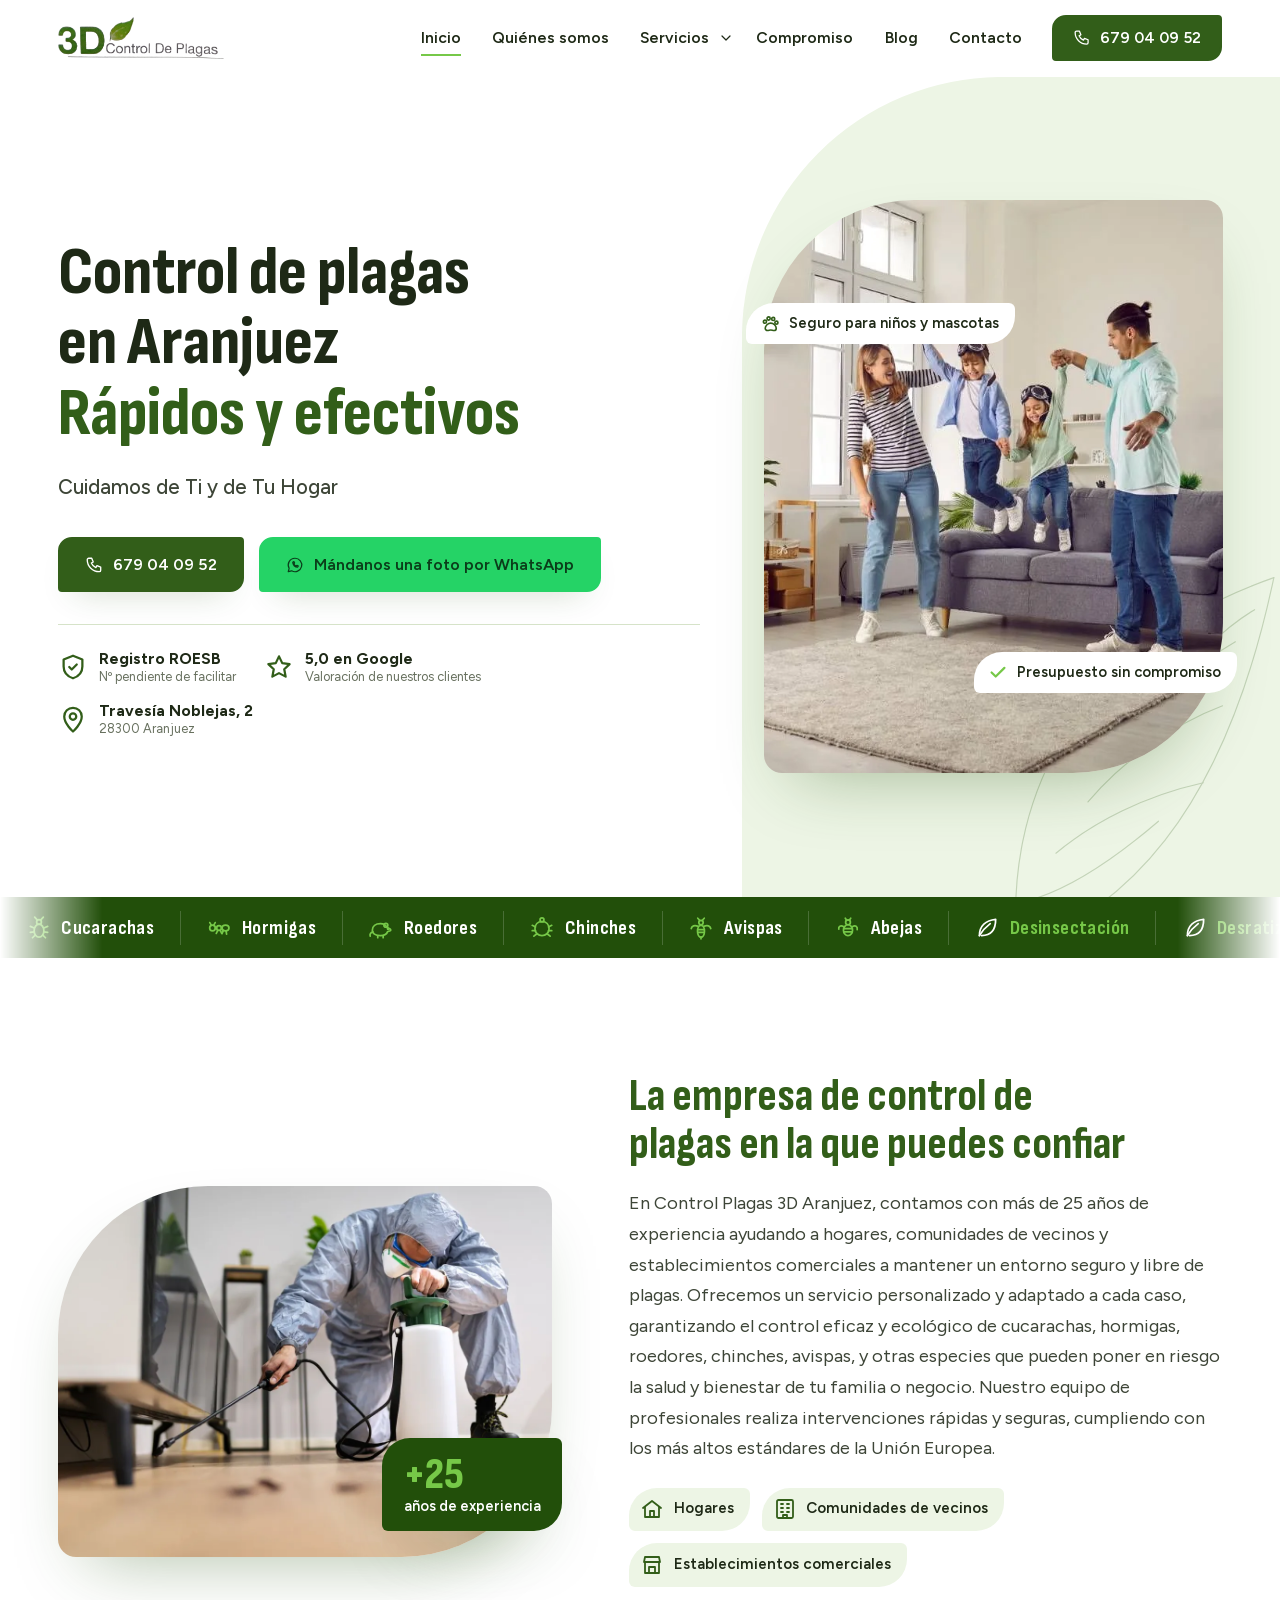
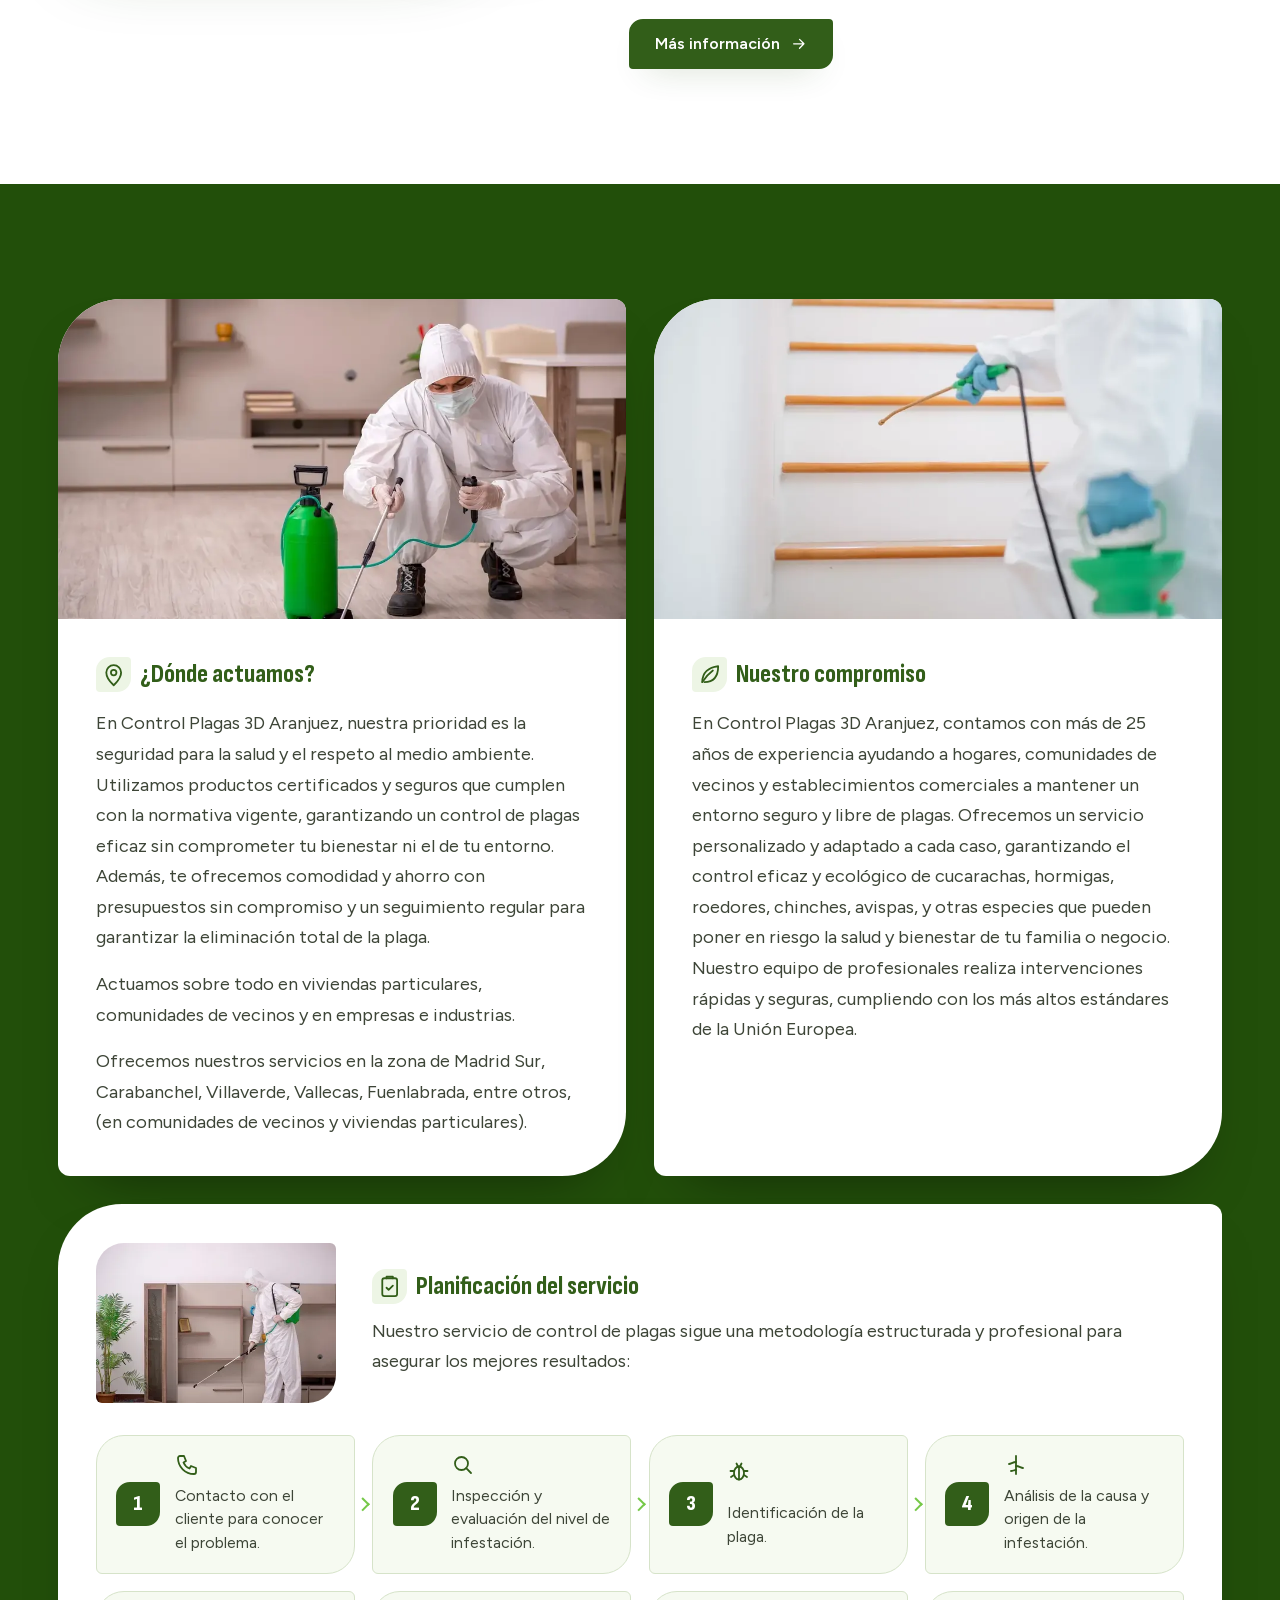
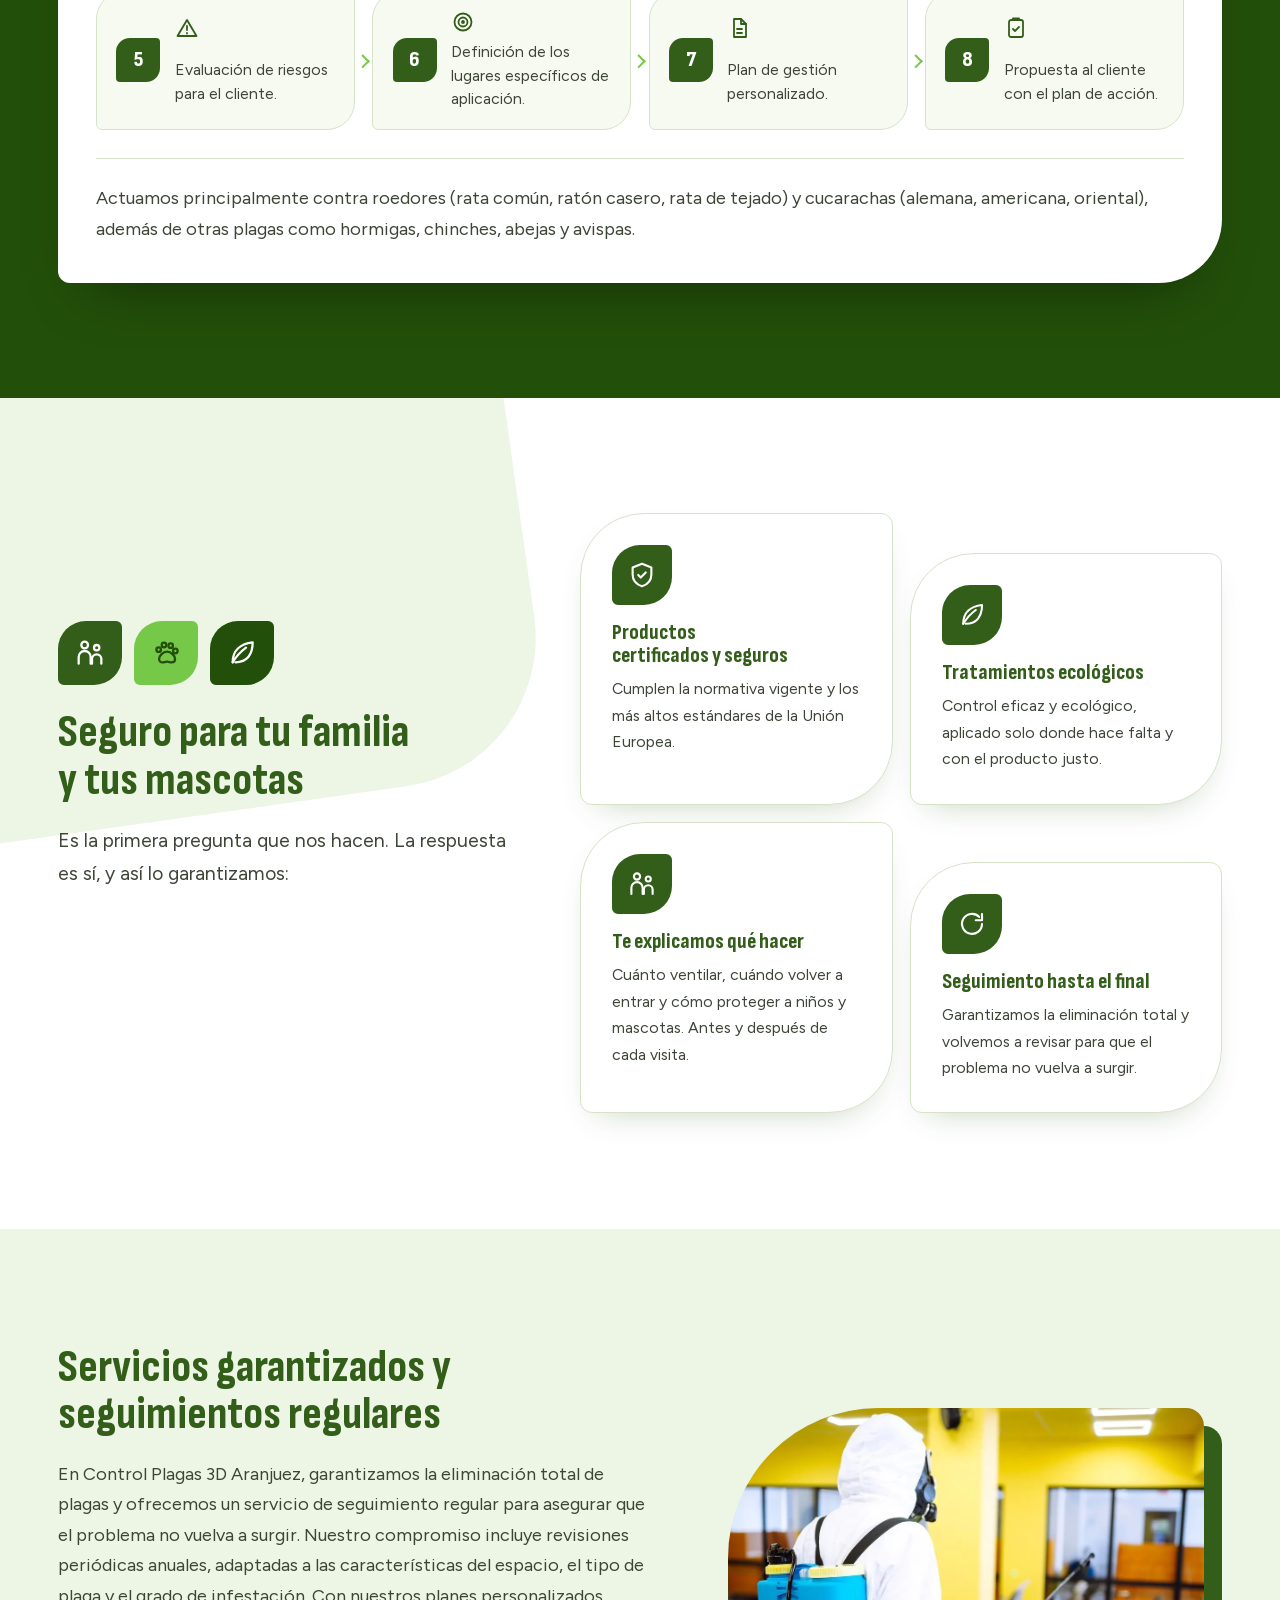
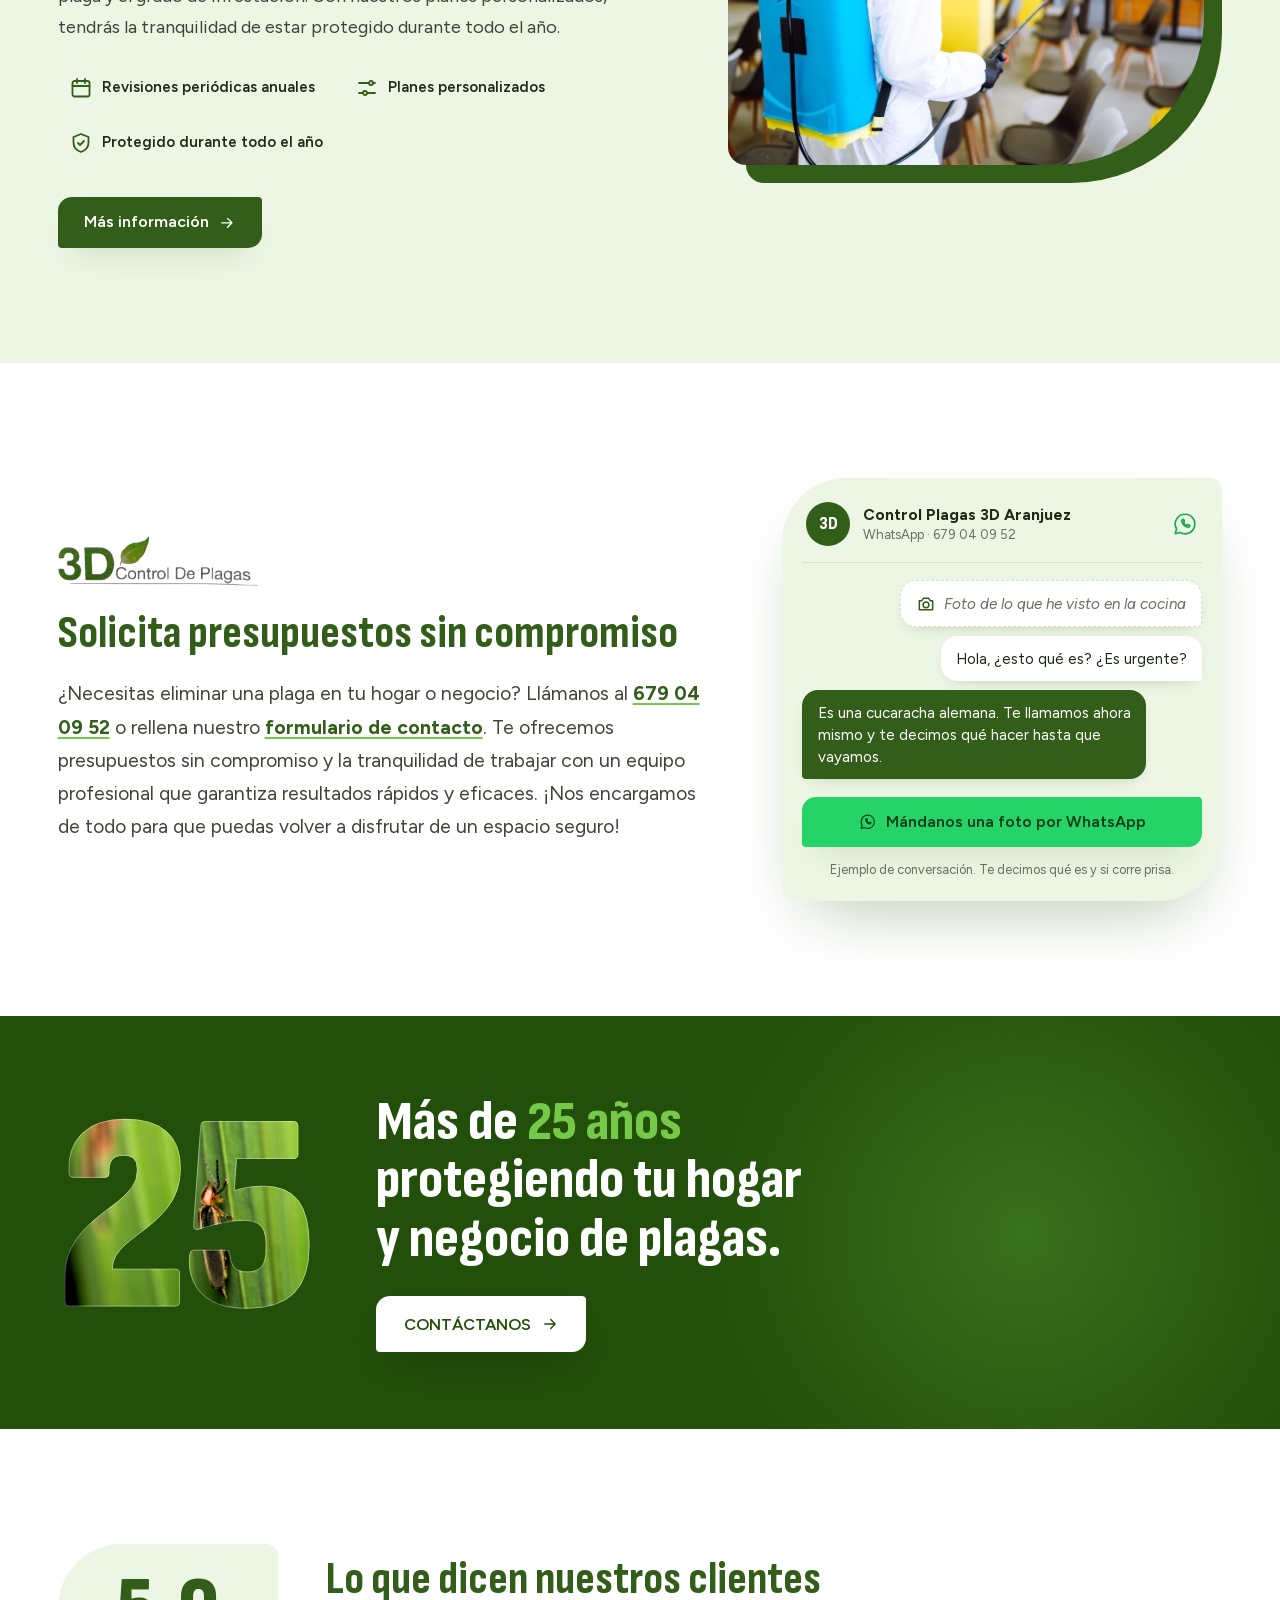
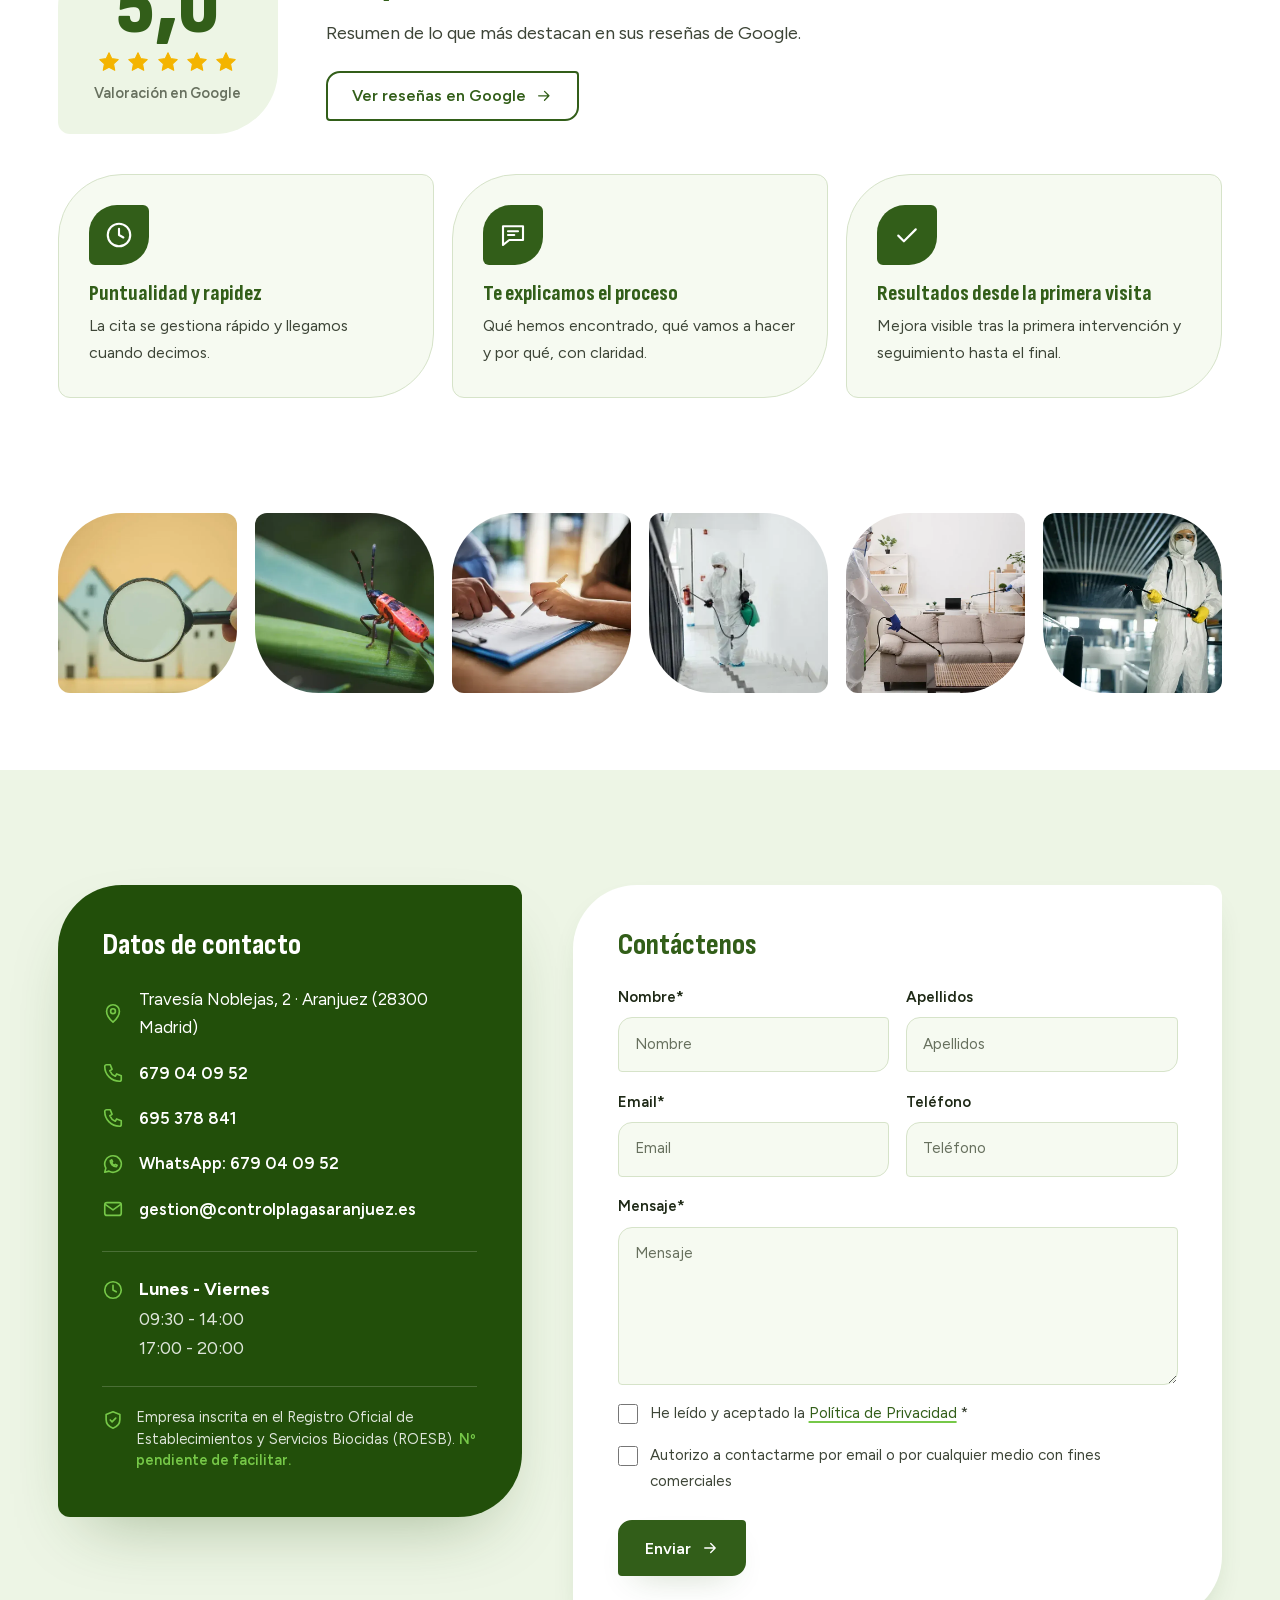
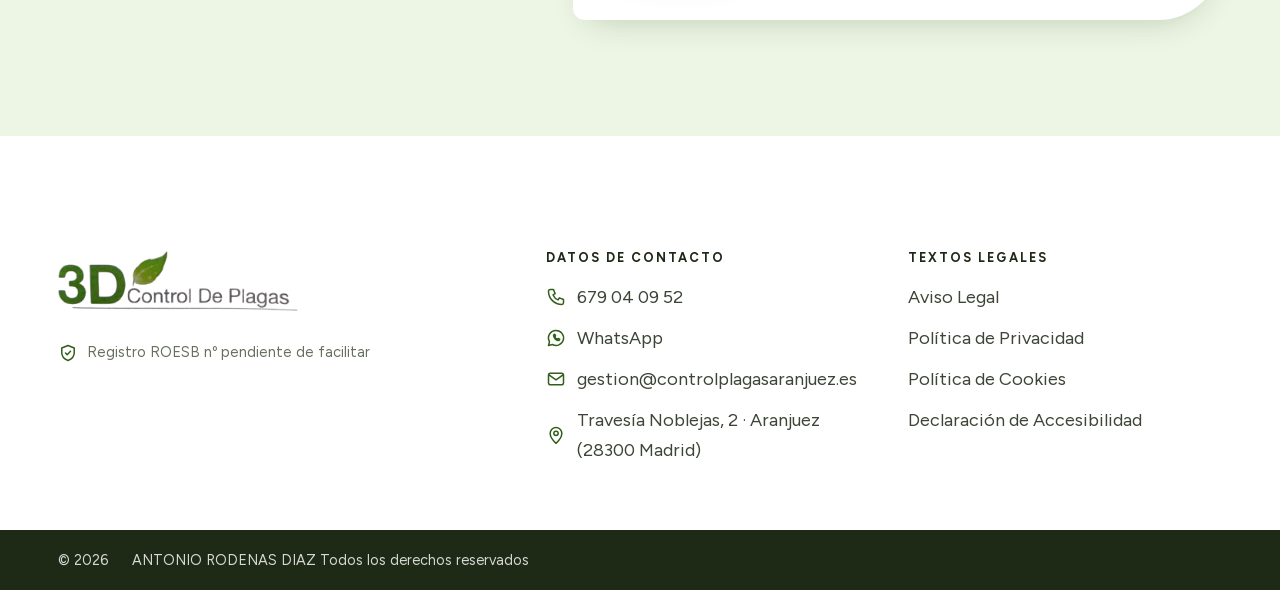
==== commit 2b007154: "feat: v2 de la home — más animación, pictogramas, WhatsApp, ROESB, seguridad familiar y reseñas Añad" ====
--- a/prototype/index.html
+++ b/prototype/index.html
@@ -18,12 +18,40 @@
 <a class="salta" href="#principal">Saltar al contenido</a>
 
 <svg hidden aria-hidden="true" focusable="false">
-  <symbol id="i-tel" viewBox="0 0 24 24"><path d="M5 3h4l2 5-2.5 1.5a11 11 0 0 0 6 6L16 13l5 2v4a2 2 0 0 1-2 2A16 16 0 0 1 3 5a2 2 0 0 1 2-2Z" fill="none" stroke="currentColor" stroke-width="1.8" stroke-linejoin="round" stroke-linecap="round"/></symbol>
-  <symbol id="i-mail" viewBox="0 0 24 24"><rect x="3" y="5" width="18" height="14" rx="2.5" fill="none" stroke="currentColor" stroke-width="1.8"/><path d="m3.5 7 8.5 6 8.5-6" fill="none" stroke="currentColor" stroke-width="1.8" stroke-linecap="round" stroke-linejoin="round"/></symbol>
-  <symbol id="i-pin" viewBox="0 0 24 24"><path d="M12 22s7-6.2 7-12A7 7 0 0 0 5 10c0 5.8 7 12 7 12Z" fill="none" stroke="currentColor" stroke-width="1.8" stroke-linejoin="round"/><circle cx="12" cy="10" r="2.6" fill="none" stroke="currentColor" stroke-width="1.8"/></symbol>
-  <symbol id="i-reloj" viewBox="0 0 24 24"><circle cx="12" cy="12" r="9" fill="none" stroke="currentColor" stroke-width="1.8"/><path d="M12 7v5l3.5 2" fill="none" stroke="currentColor" stroke-width="1.8" stroke-linecap="round" stroke-linejoin="round"/></symbol>
-  <symbol id="i-flecha" viewBox="0 0 24 24"><path d="M5 12h14m-6-6 6 6-6 6" fill="none" stroke="currentColor" stroke-width="2" stroke-linecap="round" stroke-linejoin="round"/></symbol>
-  <symbol id="i-chevron" viewBox="0 0 24 24"><path d="m6 9 6 6 6-6" fill="none" stroke="currentColor" stroke-width="2" stroke-linecap="round" stroke-linejoin="round"/></symbol>
+  <symbol id="i-tel" viewBox="0 0 24 24"><path d="M5 3h4l2 5-2.5 1.5a11 11 0 0 0 6 6L16 13l5 2v4a2 2 0 0 1-2 2A16 16 0 0 1 3 5a2 2 0 0 1 2-2Z"/></symbol>
+  <symbol id="i-wa" viewBox="0 0 24 24"><path d="M12 3a9 9 0 0 0-7.8 13.5L3 21l4.6-1.2A9 9 0 1 0 12 3Z"/><path d="M9 8.5c0 3.5 3 6.5 6.5 6.5l1-1.6-2-.9-.9 1a4.8 4.8 0 0 1-3.1-3.1l1-.9-.9-2L9 8.5Z"/></symbol>
+  <symbol id="i-mail" viewBox="0 0 24 24"><rect x="3" y="5" width="18" height="14" rx="2.5"/><path d="m3.5 7 8.5 6 8.5-6"/></symbol>
+  <symbol id="i-pin" viewBox="0 0 24 24"><path d="M12 22s7-6.2 7-12A7 7 0 0 0 5 10c0 5.8 7 12 7 12Z"/><circle cx="12" cy="10" r="2.6"/></symbol>
+  <symbol id="i-reloj" viewBox="0 0 24 24"><circle cx="12" cy="12" r="9"/><path d="M12 7v5l3.5 2"/></symbol>
+  <symbol id="i-flecha" viewBox="0 0 24 24"><path d="M5 12h14m-6-6 6 6-6 6"/></symbol>
+  <symbol id="i-chevron" viewBox="0 0 24 24"><path d="m6 9 6 6 6-6"/></symbol>
+  <symbol id="i-escudo" viewBox="0 0 24 24"><path d="M12 3 4.5 6v5.5c0 4.6 3.2 8 7.5 9.5 4.3-1.5 7.5-4.9 7.5-9.5V6L12 3Z"/><path d="m9 12 2 2 4-4"/></symbol>
+  <symbol id="i-estrella" viewBox="0 0 24 24"><path d="m12 3.5 2.6 5.4 5.9.8-4.3 4.1 1.1 5.9L12 16.9l-5.3 2.8 1.1-5.9-4.3-4.1 5.9-.8Z"/></symbol>
+  <symbol id="i-hoja" viewBox="0 0 24 24"><path d="M5 19C5 10 11 5 20 4c0 9-4 15-13 15"/><path d="M5 19c3-5 6-8 10-11"/></symbol>
+  <symbol id="i-casa" viewBox="0 0 24 24"><path d="m3 11 9-7 9 7"/><path d="M5 10v10h14V10"/><path d="M10 20v-6h4v6"/></symbol>
+  <symbol id="i-edificio" viewBox="0 0 24 24"><rect x="4" y="3" width="16" height="18" rx="1.5"/><path d="M8 7h2M14 7h2M8 11h2M14 11h2M8 15h2M14 15h2M10 21v-3h4v3"/></symbol>
+  <symbol id="i-tienda" viewBox="0 0 24 24"><path d="M4 9h16l-1-5H5L4 9Z"/><path d="M5 9v11h14V9"/><path d="M9 20v-6h6v6"/></symbol>
+  <symbol id="i-familia" viewBox="0 0 24 24"><circle cx="8" cy="6" r="2.5"/><circle cx="17" cy="8" r="2"/><path d="M3.5 20v-5a4.5 4.5 0 0 1 9 0v5"/><path d="M13.5 20v-3.5a3.5 3.5 0 0 1 7 0V20"/></symbol>
+  <symbol id="i-huella" viewBox="0 0 24 24"><circle cx="6.5" cy="9.5" r="1.7"/><circle cx="10.5" cy="6" r="1.7"/><circle cx="15.5" cy="6.5" r="1.7"/><circle cx="19" cy="10.5" r="1.7"/><path d="M12.8 11c3 0 6 3 6 5.5 0 1.6-1.1 2.6-2.6 2.6-1.3 0-2-.6-3.4-.6s-2.1.6-3.4.6C7.9 19.1 6.8 18.1 6.8 16.5 6.8 14 9.8 11 12.8 11Z"/></symbol>
+  <symbol id="i-check" viewBox="0 0 24 24"><path d="m5 12.5 4.5 4.5L19 7.5"/></symbol>
+  <symbol id="i-lupa" viewBox="0 0 24 24"><circle cx="10.5" cy="10.5" r="6.5"/><path d="m20 20-4.8-4.8"/></symbol>
+  <symbol id="i-bicho" viewBox="0 0 24 24"><ellipse cx="12" cy="14" rx="5" ry="6.5"/><path d="M12 7.5v13M9.5 4.5l1.5 3M14.5 4.5l-1.5 3M7 12H3.5M7 16l-3 2M17 12h3.5M17 16l3 2"/></symbol>
+  <symbol id="i-raiz" viewBox="0 0 24 24"><path d="M12 3v18"/><path d="M12 9c-3 0-5 2-7 2M12 13c3 0 5 2 7 2M12 17c-2 0-3 1-5 1"/></symbol>
+  <symbol id="i-alerta" viewBox="0 0 24 24"><path d="M12 4 2.5 20h19L12 4Z"/><path d="M12 10v4M12 17v.5"/></symbol>
+  <symbol id="i-diana" viewBox="0 0 24 24"><circle cx="12" cy="12" r="8.5"/><circle cx="12" cy="12" r="4.5"/><circle cx="12" cy="12" r="1" fill="currentColor"/></symbol>
+  <symbol id="i-doc" viewBox="0 0 24 24"><path d="M7 3h7l5 5v13H7V3Z"/><path d="M14 3v5h5M10 13h5M10 17h5"/></symbol>
+  <symbol id="i-plan" viewBox="0 0 24 24"><rect x="5" y="4" width="14" height="17" rx="2"/><path d="M9 4V2.5h6V4"/><path d="m9 13 2 2 4-4"/></symbol>
+  <symbol id="i-calendario" viewBox="0 0 24 24"><rect x="3.5" y="5" width="17" height="15.5" rx="2"/><path d="M3.5 10h17M8 3v4M16 3v4"/></symbol>
+  <symbol id="i-ajustes" viewBox="0 0 24 24"><path d="M4 7h10M18 7h2M4 17h4M12 17h8"/><circle cx="16" cy="7" r="2"/><circle cx="10" cy="17" r="2"/></symbol>
+  <symbol id="i-refresco" viewBox="0 0 24 24"><path d="M20 12a8 8 0 1 1-2.3-5.7"/><path d="M20 4v5h-5"/></symbol>
+  <symbol id="i-camara" viewBox="0 0 24 24"><path d="M4 8h3l2-3h6l2 3h3v11H4V8Z"/><circle cx="12" cy="13" r="3.5"/></symbol>
+  <symbol id="i-chat" viewBox="0 0 24 24"><path d="M4 5h16v11H9l-5 4V5Z"/><path d="M8 9h8M8 12h5"/></symbol>
+  <symbol id="i-cucaracha" viewBox="0 0 24 24"><ellipse cx="12" cy="14.5" rx="4.5" ry="6"/><circle cx="12" cy="6.5" r="2.2"/><path d="M10.5 4.8 8 2M13.5 4.8 16 2"/><path d="M7.6 12 4 10.5M7.6 15.5 4 16M8.5 18.5 6 21M16.4 12 20 10.5M16.4 15.5 20 16M15.5 18.5 18 21"/></symbol>
+  <symbol id="i-hormiga" viewBox="0 0 24 24"><circle cx="6" cy="12" r="2.6"/><circle cx="12" cy="12" r="2.2"/><ellipse cx="18" cy="12" rx="3.2" ry="2.6"/><path d="M8.6 12h1.2M14.2 12h.6"/><path d="M5 9.6 3.5 7M7 9.6l1.5-2.6"/><path d="m11 14-1.5 3M13 14l1.5 3M16 14.2l-1.2 3M18.5 14.6l.5 3"/></symbol>
+  <symbol id="i-rata" viewBox="0 0 24 24"><path d="M4 14c0-3.5 3-6 7.5-6 3 0 5 1.5 6 3.5l3 1.5c.6.3.6 1.2 0 1.5L18 15.5c-.5 2-2.5 3.5-6.5 3.5C6.5 19 4 17 4 14Z"/><circle cx="16.5" cy="9.5" r="1.8"/><circle cx="18.6" cy="12.6" r=".6" fill="currentColor"/><path d="M4.5 15.5c-2 .5-3 2-2.5 4"/><path d="M9 19v2M14 19v2"/></symbol>
+  <symbol id="i-chinche" viewBox="0 0 24 24"><path d="M12 6c-4 0-6.5 3-6.5 7 0 3.5 3 6 6.5 6s6.5-2.5 6.5-6c0-4-2.5-7-6.5-7Z"/><circle cx="12" cy="4.5" r="1.8"/><path d="M6 11 3 9.5M6 14.5H3M7 17.5 4.5 19.5M18 11l3-1.5M18 14.5h3M17 17.5l2.5 2"/></symbol>
+  <symbol id="i-avispa" viewBox="0 0 24 24"><ellipse cx="12" cy="15" rx="3.2" ry="5.5"/><path d="M9.2 13.5h5.6M9 16h6"/><circle cx="12" cy="7" r="2"/><path d="M11 5.2 9 3M13 5.2 15 3"/><path d="M9.5 10.5C6 9 3.5 10 3 12.5M14.5 10.5c3.5-1.5 6-.5 6.5 2"/><path d="M12 20.5V22"/></symbol>
+  <symbol id="i-abeja" viewBox="0 0 24 24"><ellipse cx="12" cy="14" rx="4.2" ry="5"/><path d="M8.5 12.5h7M8.5 15.5h7"/><circle cx="12" cy="6.8" r="2.2"/><path d="M10.8 4.8 9.5 3M13.2 4.8 14.5 3"/><path d="M8.5 11C5 9 3 10.5 3.5 13M15.5 11c3.5-2 5.5-.5 5 2.5"/></symbol>
 </svg>
 
 <header class="cab" id="inicio">
@@ -35,17 +63,17 @@
     <nav class="cab__nav" id="nav-principal" aria-label="Principal">
       <ul class="cab__lista">
         <li><a class="cab__link cab__link--activo" href="#inicio" aria-current="page">Inicio</a></li>
-        <li><a class="cab__link" href="https://www.controlplagasaranjuez.es/quienes-somos" target="_blank" rel="noopener">Quiénes somos</a></li>
+        <li><a class="cab__link" href="#empresa">Quiénes somos</a></li>
         <li class="cab__item cab__item--sub">
-          <a class="cab__link" href="https://www.controlplagasaranjuez.es/servicios" target="_blank" rel="noopener">Servicios</a>
+          <a class="cab__link" href="#compromiso">Servicios</a>
           <button class="cab__sub-toggle" type="button" aria-expanded="false" aria-controls="sub-servicios" aria-label="Abrir el submenú de Servicios"><svg width="16" height="16"><use href="#i-chevron"/></svg></button>
           <ul class="cab__sub" id="sub-servicios">
-            <li><a href="https://www.controlplagasaranjuez.es/servicios/roedores" target="_blank" rel="noopener">Roedores</a></li>
-            <li><a href="https://www.controlplagasaranjuez.es/servicios/cucarachas-y-hormigas" target="_blank" rel="noopener">Cucarachas y Hormigas</a></li>
-            <li><a href="https://www.controlplagasaranjuez.es/servicios/mas-plagas" target="_blank" rel="noopener">Más plagas</a></li>
+            <li><a href="https://www.controlplagasaranjuez.es/servicios/roedores" target="_blank" rel="noopener"><svg width="20" height="20" aria-hidden="true"><use href="#i-rata"/></svg>Roedores</a></li>
+            <li><a href="https://www.controlplagasaranjuez.es/servicios/cucarachas-y-hormigas" target="_blank" rel="noopener"><svg width="20" height="20" aria-hidden="true"><use href="#i-cucaracha"/></svg>Cucarachas y Hormigas</a></li>
+            <li><a href="https://www.controlplagasaranjuez.es/servicios/mas-plagas" target="_blank" rel="noopener"><svg width="20" height="20" aria-hidden="true"><use href="#i-chinche"/></svg>Más plagas</a></li>
           </ul>
         </li>
-        <li><a class="cab__link" href="https://www.controlplagasaranjuez.es/compromiso" target="_blank" rel="noopener">Compromiso</a></li>
+        <li><a class="cab__link" href="#seguridad">Compromiso</a></li>
         <li><a class="cab__link" href="https://www.controlplagasaranjuez.es/blog" target="_blank" rel="noopener">Blog</a></li>
         <li><a class="cab__link" href="#contacto">Contacto</a></li>
       </ul>
@@ -65,32 +93,82 @@
 
   <!-- ===== HERO ===== -->
   <section class="hero" aria-labelledby="titulo-hero">
-    <div class="hero__panel" aria-hidden="true"></div>
+    <div class="hero__panel" aria-hidden="true">
+      <svg class="hero__venas" viewBox="0 0 520 640" fill="none" stroke="currentColor" stroke-width="1.5" stroke-linecap="round">
+        <path class="traza" d="M60 620C40 420 120 160 460 40"/>
+        <path class="traza" d="M60 620C220 560 380 420 460 40"/>
+        <path class="traza" d="M120 470c60-50 140-90 230-110"/>
+        <path class="traza" d="M90 540c60-20 120-60 190-120"/>
+        <path class="traza" d="M170 390c50-60 130-120 210-150"/>
+        <path class="traza" d="M230 300c40-60 100-120 170-160"/>
+        <path class="traza" d="M300 220c30-50 80-100 130-130"/>
+      </svg>
+    </div>
     <div class="env hero__env">
       <div class="hero__texto">
         <h1 class="hero__titulo" id="titulo-hero">Control de plagas en Aranjuez <em>Rápidos y efectivos</em></h1>
         <p class="hero__tag">Cuidamos de Ti y de Tu Hogar</p>
         <div class="hero__acciones">
           <a class="btn btn--grande" href="tel:+34679040952"><svg width="20" height="20" aria-hidden="true"><use href="#i-tel"/></svg>679 04 09 52</a>
-          <a class="btn btn--grande btn--linea" href="tel:+34695378841"><svg width="20" height="20" aria-hidden="true"><use href="#i-tel"/></svg>695 378 841</a>
-        </div>
+          <a class="btn btn--grande btn--wa" href="https://wa.me/34679040952?text=Hola%2C%20os%20mando%20una%20foto%20de%20lo%20que%20he%20visto." target="_blank" rel="noopener"><svg width="22" height="22" aria-hidden="true"><use href="#i-wa"/></svg>Mándanos una foto por WhatsApp</a>
+        </div>
+        <ul class="sellos hero__sellos" aria-label="Datos de confianza">
+          <li class="sello"><svg aria-hidden="true"><use href="#i-escudo"/></svg><span><b>Registro ROESB</b><small>Nº pendiente de facilitar</small></span></li>
+          <li class="sello"><svg aria-hidden="true"><use href="#i-estrella"/></svg><span><b>5,0 en Google</b><small>Valoración de nuestros clientes</small></span></li>
+          <li class="sello"><svg aria-hidden="true"><use href="#i-pin"/></svg><span><b>Travesía Noblejas, 2</b><small>28300 Aranjuez</small></span></li>
+        </ul>
       </div>
       <figure class="hero__foto">
         <img src="assets/img/hero-familia.webp" alt="Una familia juega en el salón de su casa" width="1100" height="733" fetchpriority="high">
+        <span class="chip hero__chip hero__chip--1"><svg aria-hidden="true"><use href="#i-huella"/></svg>Seguro para niños y mascotas</span>
+        <span class="chip hero__chip hero__chip--2"><svg aria-hidden="true"><use href="#i-check"/></svg>Presupuesto sin compromiso</span>
       </figure>
     </div>
   </section>
+
+  <!-- ===== CINTA DE PICTOGRAMAS ===== -->
+  <div class="cinta" aria-hidden="true">
+    <div class="cinta__pista">
+      <ul class="cinta__lista">
+        <li><svg><use href="#i-cucaracha"/></svg>Cucarachas</li>
+        <li><svg><use href="#i-hormiga"/></svg>Hormigas</li>
+        <li><svg><use href="#i-rata"/></svg>Roedores</li>
+        <li><svg><use href="#i-chinche"/></svg>Chinches</li>
+        <li><svg><use href="#i-avispa"/></svg>Avispas</li>
+        <li><svg><use href="#i-abeja"/></svg>Abejas</li>
+        <li class="cinta__d"><svg><use href="#i-hoja"/></svg>Desinsectación</li>
+        <li class="cinta__d"><svg><use href="#i-hoja"/></svg>Desratización</li>
+        <li class="cinta__d"><svg><use href="#i-hoja"/></svg>Desinfección</li>
+      </ul>
+      <ul class="cinta__lista">
+        <li><svg><use href="#i-cucaracha"/></svg>Cucarachas</li>
+        <li><svg><use href="#i-hormiga"/></svg>Hormigas</li>
+        <li><svg><use href="#i-rata"/></svg>Roedores</li>
+        <li><svg><use href="#i-chinche"/></svg>Chinches</li>
+        <li><svg><use href="#i-avispa"/></svg>Avispas</li>
+        <li><svg><use href="#i-abeja"/></svg>Abejas</li>
+        <li class="cinta__d"><svg><use href="#i-hoja"/></svg>Desinsectación</li>
+        <li class="cinta__d"><svg><use href="#i-hoja"/></svg>Desratización</li>
+        <li class="cinta__d"><svg><use href="#i-hoja"/></svg>Desinfección</li>
+      </ul>
+    </div>
+  </div>
 
   <!-- ===== LA EMPRESA ===== -->
   <section class="empresa" id="empresa" aria-labelledby="titulo-empresa">
     <div class="env empresa__env">
-      <figure class="empresa__foto revela">
-        <img src="assets/img/empresa.webp" alt="Técnico de Control Plagas 3D aplicando un tratamiento bajo un mueble" width="1200" height="800" loading="lazy">
+      <figure class="empresa__foto revela revela--zoom">
+        <div class="parallax"><img src="assets/img/empresa.webp" alt="Técnico de Control Plagas 3D aplicando un tratamiento bajo un mueble" width="1200" height="800" loading="lazy"></div>
         <figcaption class="empresa__sello"><b>+25</b><span>años de experiencia</span></figcaption>
       </figure>
       <div class="empresa__texto revela" style="--i:1">
         <h2 id="titulo-empresa">La empresa de control de plagas en la que puedes confiar</h2>
         <p>En Control Plagas 3D Aranjuez, contamos con más de 25 años de experiencia ayudando a hogares, comunidades de vecinos y establecimientos comerciales a mantener un entorno seguro y libre de plagas. Ofrecemos un servicio personalizado y adaptado a cada caso, garantizando el control eficaz y ecológico de cucarachas, hormigas, roedores, chinches, avispas, y otras especies que pueden poner en riesgo la salud y bienestar de tu familia o negocio. Nuestro equipo de profesionales realiza intervenciones rápidas y seguras, cumpliendo con los más altos estándares de la Unión Europea.</p>
+        <ul class="puntos" aria-label="A quién ayudamos">
+          <li class="revela revela--pop" style="--i:2"><svg aria-hidden="true"><use href="#i-casa"/></svg><span>Hogares</span></li>
+          <li class="revela revela--pop" style="--i:3"><svg aria-hidden="true"><use href="#i-edificio"/></svg><span>Comunidades de vecinos</span></li>
+          <li class="revela revela--pop" style="--i:4"><svg aria-hidden="true"><use href="#i-tienda"/></svg><span>Establecimientos comerciales</span></li>
+        </ul>
         <a class="btn" href="#contacto">Más información <svg width="18" height="18" aria-hidden="true"><use href="#i-flecha"/></svg></a>
       </div>
     </div>
@@ -105,7 +183,7 @@
           <img src="assets/img/donde-actuamos.webp" alt="Técnico con equipo de protección tratando el suelo de una vivienda" width="960" height="641" loading="lazy">
         </figure>
         <div class="tarjeta__cuerpo">
-          <h3>¿Dónde actuamos?</h3>
+          <h3><span class="ico"><svg aria-hidden="true"><use href="#i-pin"/></svg></span>¿Dónde actuamos?</h3>
           <p>En Control Plagas 3D Aranjuez, nuestra prioridad es la seguridad para la salud y el respeto al medio ambiente. Utilizamos productos certificados y seguros que cumplen con la normativa vigente, garantizando un control de plagas eficaz sin comprometer tu bienestar ni el de tu entorno. Además, te ofrecemos comodidad y ahorro con presupuestos sin compromiso y un seguimiento regular para garantizar la eliminación total de la plaga.</p>
           <p>Actuamos sobre todo en viviendas particulares, comunidades de vecinos y en empresas e industrias.</p>
           <p>Ofrecemos nuestros servicios en la zona de Madrid Sur, Carabanchel, Villaverde, Vallecas, Fuenlabrada, entre otros, (en comunidades de vecinos y viviendas particulares).</p>
@@ -117,7 +195,7 @@
           <img src="assets/img/compromiso.webp" alt="Aplicación de un tratamiento en la escalera de una comunidad" width="960" height="640" loading="lazy">
         </figure>
         <div class="tarjeta__cuerpo">
-          <h3>Nuestro compromiso</h3>
+          <h3><span class="ico"><svg aria-hidden="true"><use href="#i-hoja"/></svg></span>Nuestro compromiso</h3>
           <p>En Control Plagas 3D Aranjuez, contamos con más de 25 años de experiencia ayudando a hogares, comunidades de vecinos y establecimientos comerciales a mantener un entorno seguro y libre de plagas. Ofrecemos un servicio personalizado y adaptado a cada caso, garantizando el control eficaz y ecológico de cucarachas, hormigas, roedores, chinches, avispas, y otras especies que pueden poner en riesgo la salud y bienestar de tu familia o negocio. Nuestro equipo de profesionales realiza intervenciones rápidas y seguras, cumpliendo con los más altos estándares de la Unión Europea.</p>
         </div>
       </article>
@@ -128,23 +206,60 @@
             <img src="assets/img/planificacion.webp" alt="Técnico revisando un mueble durante una inspección" width="480" height="320" loading="lazy">
           </figure>
           <div>
-            <h3>Planificación del servicio</h3>
+            <h3><span class="ico"><svg aria-hidden="true"><use href="#i-plan"/></svg></span>Planificación del servicio</h3>
             <p>Nuestro servicio de control de plagas sigue una metodología estructurada y profesional para asegurar los mejores resultados:</p>
           </div>
         </div>
         <ol class="pasos">
-          <li class="pasos__item revela" style="--i:0">Contacto con el cliente para conocer el problema.</li>
-          <li class="pasos__item revela" style="--i:1">Inspección y evaluación del nivel de infestación.</li>
-          <li class="pasos__item revela" style="--i:2">Identificación de la plaga.</li>
-          <li class="pasos__item revela" style="--i:3">Análisis de la causa y origen de la infestación.</li>
-          <li class="pasos__item revela" style="--i:4">Evaluación de riesgos para el cliente.</li>
-          <li class="pasos__item revela" style="--i:5">Definición de los lugares específicos de aplicación.</li>
-          <li class="pasos__item revela" style="--i:6">Plan de gestión personalizado.</li>
-          <li class="pasos__item revela" style="--i:7">Propuesta al cliente con el plan de acción.</li>
+          <li class="pasos__item revela revela--pop" style="--i:0"><svg class="pasos__ico" aria-hidden="true"><use href="#i-tel"/></svg><span>Contacto con el cliente para conocer el problema.</span></li>
+          <li class="pasos__item revela revela--pop" style="--i:1"><svg class="pasos__ico" aria-hidden="true"><use href="#i-lupa"/></svg><span>Inspección y evaluación del nivel de infestación.</span></li>
+          <li class="pasos__item revela revela--pop" style="--i:2"><svg class="pasos__ico" aria-hidden="true"><use href="#i-bicho"/></svg><span>Identificación de la plaga.</span></li>
+          <li class="pasos__item revela revela--pop" style="--i:3"><svg class="pasos__ico" aria-hidden="true"><use href="#i-raiz"/></svg><span>Análisis de la causa y origen de la infestación.</span></li>
+          <li class="pasos__item revela revela--pop" style="--i:4"><svg class="pasos__ico" aria-hidden="true"><use href="#i-alerta"/></svg><span>Evaluación de riesgos para el cliente.</span></li>
+          <li class="pasos__item revela revela--pop" style="--i:5"><svg class="pasos__ico" aria-hidden="true"><use href="#i-diana"/></svg><span>Definición de los lugares específicos de aplicación.</span></li>
+          <li class="pasos__item revela revela--pop" style="--i:6"><svg class="pasos__ico" aria-hidden="true"><use href="#i-doc"/></svg><span>Plan de gestión personalizado.</span></li>
+          <li class="pasos__item revela revela--pop" style="--i:7"><svg class="pasos__ico" aria-hidden="true"><use href="#i-plan"/></svg><span>Propuesta al cliente con el plan de acción.</span></li>
         </ol>
         <p class="tarjeta__cierre">Actuamos principalmente contra roedores (rata común, ratón casero, rata de tejado) y cucarachas (alemana, americana, oriental), además de otras plagas como hormigas, chinches, abejas y avispas.</p>
       </article>
 
+    </div>
+  </section>
+
+  <!-- ===== SEGURIDAD: FAMILIA Y MASCOTAS (bloque nuevo, aprobado) ===== -->
+  <section class="seguridad" id="seguridad" aria-labelledby="titulo-seguridad">
+    <div class="env seguridad__env">
+      <div class="seguridad__texto revela">
+        <div class="seguridad__picto" aria-hidden="true">
+          <span class="revela revela--pop" style="--i:1"><svg><use href="#i-familia"/></svg></span>
+          <span class="revela revela--pop" style="--i:2"><svg><use href="#i-huella"/></svg></span>
+          <span class="revela revela--pop" style="--i:3"><svg><use href="#i-hoja"/></svg></span>
+        </div>
+        <h2 id="titulo-seguridad">Seguro para tu familia y tus mascotas</h2>
+        <p>Es la primera pregunta que nos hacen. La respuesta es sí, y así lo garantizamos:</p>
+      </div>
+      <ul class="seguridad__tiles">
+        <li class="tile revela revela--pop" style="--i:1">
+          <span class="tile__ico"><svg aria-hidden="true"><use href="#i-escudo"/></svg></span>
+          <h3>Productos certificados y seguros</h3>
+          <p>Cumplen la normativa vigente y los más altos estándares de la Unión Europea.</p>
+        </li>
+        <li class="tile revela revela--pop" style="--i:2">
+          <span class="tile__ico"><svg aria-hidden="true"><use href="#i-hoja"/></svg></span>
+          <h3>Tratamientos ecológicos</h3>
+          <p>Control eficaz y ecológico, aplicado solo donde hace falta y con el producto justo.</p>
+        </li>
+        <li class="tile revela revela--pop" style="--i:3">
+          <span class="tile__ico"><svg aria-hidden="true"><use href="#i-familia"/></svg></span>
+          <h3>Te explicamos qué hacer</h3>
+          <p>Cuánto ventilar, cuándo volver a entrar y cómo proteger a niños y mascotas. Antes y después de cada visita.</p>
+        </li>
+        <li class="tile revela revela--pop" style="--i:4">
+          <span class="tile__ico"><svg aria-hidden="true"><use href="#i-refresco"/></svg></span>
+          <h3>Seguimiento hasta el final</h3>
+          <p>Garantizamos la eliminación total y volvemos a revisar para que el problema no vuelva a surgir.</p>
+        </li>
+      </ul>
     </div>
   </section>
 
@@ -154,36 +269,89 @@
       <div class="garantia__texto revela">
         <h2 id="titulo-garantia">Servicios garantizados y seguimientos regulares</h2>
         <p>En Control Plagas 3D Aranjuez, garantizamos la eliminación total de plagas y ofrecemos un servicio de seguimiento regular para asegurar que el problema no vuelva a surgir. Nuestro compromiso incluye revisiones periódicas anuales, adaptadas a las características del espacio, el tipo de plaga y el grado de infestación. Con nuestros planes personalizados, tendrás la tranquilidad de estar protegido durante todo el año.</p>
+        <ul class="puntos" aria-label="Qué incluye">
+          <li class="revela revela--pop" style="--i:1"><svg aria-hidden="true"><use href="#i-calendario"/></svg><span>Revisiones periódicas anuales</span></li>
+          <li class="revela revela--pop" style="--i:2"><svg aria-hidden="true"><use href="#i-ajustes"/></svg><span>Planes personalizados</span></li>
+          <li class="revela revela--pop" style="--i:3"><svg aria-hidden="true"><use href="#i-escudo"/></svg><span>Protegido durante todo el año</span></li>
+        </ul>
         <a class="btn" href="#contacto">Más información <svg width="18" height="18" aria-hidden="true"><use href="#i-flecha"/></svg></a>
       </div>
-      <figure class="garantia__foto revela" style="--i:1">
-        <img src="assets/img/garantia.webp" alt="Técnico con mochila pulverizadora tratando una oficina" width="1200" height="801" loading="lazy">
+      <figure class="garantia__foto revela revela--zoom" style="--i:1">
+        <div class="parallax"><img src="assets/img/garantia.webp" alt="Técnico con mochila pulverizadora tratando una oficina" width="1200" height="801" loading="lazy"></div>
       </figure>
     </div>
   </section>
 
-  <!-- ===== SOLICITA PRESUPUESTOS ===== -->
+  <!-- ===== SOLICITA PRESUPUESTOS + WHATSAPP ===== -->
   <section class="presupuesto" id="presupuesto" aria-labelledby="titulo-presupuesto">
     <div class="env presupuesto__env">
-      <img class="presupuesto__logo revela" src="assets/img/logo.png" alt="" width="623" height="156" loading="lazy">
-      <div class="presupuesto__texto revela" style="--i:1">
+      <div class="presupuesto__texto revela">
+        <img class="presupuesto__logo" src="assets/img/logo.png" alt="" width="623" height="156" loading="lazy">
         <h2 id="titulo-presupuesto">Solicita presupuestos sin compromiso</h2>
         <p>¿Necesitas eliminar una plaga en tu hogar o negocio? Llámanos al <a href="tel:+34679040952">679 04 09 52</a> o rellena nuestro <a href="#contacto">formulario de contacto</a>. Te ofrecemos presupuestos sin compromiso y la tranquilidad de trabajar con un equipo profesional que garantiza resultados rápidos y eficaces. ¡Nos encargamos de todo para que puedas volver a disfrutar de un espacio seguro!</p>
       </div>
-      <div class="presupuesto__visual revela" style="--i:2" aria-hidden="true">
-        <img class="presupuesto__bicho" src="assets/img/cucaracha.webp" alt="" width="640" height="739" loading="lazy">
-      </div>
+      <aside class="chat revela revela--zoom" style="--i:1" aria-label="Mándanos una foto por WhatsApp">
+        <div class="chat__cabecera">
+          <span class="chat__avatar" aria-hidden="true">3D</span>
+          <div><b>Control Plagas 3D Aranjuez</b><small>WhatsApp · 679 04 09 52</small></div>
+          <svg class="chat__wa" aria-hidden="true"><use href="#i-wa"/></svg>
+        </div>
+        <div class="chat__burbujas">
+          <p class="chat__burbuja chat__burbuja--cliente chat__burbuja--foto"><svg aria-hidden="true"><use href="#i-camara"/></svg>Foto de lo que he visto en la cocina</p>
+          <p class="chat__burbuja chat__burbuja--cliente">Hola, ¿esto qué es? ¿Es urgente?</p>
+          <p class="chat__burbuja chat__burbuja--empresa">Es una cucaracha alemana. Te llamamos ahora mismo y te decimos qué hacer hasta que vayamos.</p>
+        </div>
+        <a class="btn btn--wa" href="https://wa.me/34679040952?text=Hola%2C%20os%20mando%20una%20foto%20de%20lo%20que%20he%20visto." target="_blank" rel="noopener"><svg width="22" height="22" aria-hidden="true"><use href="#i-wa"/></svg>Mándanos una foto por WhatsApp</a>
+        <small class="chat__nota">Ejemplo de conversación. Te decimos qué es y si corre prisa.</small>
+      </aside>
     </div>
   </section>
 
   <!-- ===== MÁS DE 25 AÑOS ===== -->
   <section class="anos" aria-label="Más de 25 años protegiendo tu hogar y negocio de plagas">
-    <div class="anos__fondo" aria-hidden="true">
-      <img src="assets/img/banda-25-anos.webp" alt="" width="1600" height="1067" loading="lazy">
-    </div>
-    <div class="env anos__env revela">
-      <p class="anos__titulo">Más de <span>25 años</span> protegiendo tu hogar y negocio de plagas.</p>
-      <a class="btn btn--claro btn--grande" href="#contacto">CONTÁCTANOS <svg width="18" height="18" aria-hidden="true"><use href="#i-flecha"/></svg></a>
+    <div class="env anos__env">
+      <div class="anos__num revela revela--zoom" aria-hidden="true"><span class="anos__cifra">25</span></div>
+      <div class="anos__texto revela" style="--i:1">
+        <p class="anos__titulo">Más de <span>25 años</span> protegiendo tu hogar y negocio de plagas.</p>
+        <a class="btn btn--claro btn--grande" href="#contacto">CONTÁCTANOS <svg width="18" height="18" aria-hidden="true"><use href="#i-flecha"/></svg></a>
+      </div>
+    </div>
+  </section>
+
+  <!-- ===== OPINIONES EN GOOGLE (bloque nuevo, aprobado) ===== -->
+  <section class="opiniones" id="opiniones" aria-labelledby="titulo-opiniones">
+    <div class="env">
+      <div class="opiniones__cabecera">
+        <div class="nota revela revela--zoom">
+          <b class="nota__cifra">5,0</b>
+          <span class="nota__estrellas" aria-label="Cinco estrellas sobre cinco">
+            <svg class="revela revela--pop" style="--i:1"><use href="#i-estrella"/></svg><svg class="revela revela--pop" style="--i:2"><use href="#i-estrella"/></svg><svg class="revela revela--pop" style="--i:3"><use href="#i-estrella"/></svg><svg class="revela revela--pop" style="--i:4"><use href="#i-estrella"/></svg><svg class="revela revela--pop" style="--i:5"><use href="#i-estrella"/></svg>
+          </span>
+          <small>Valoración en Google</small>
+        </div>
+        <div class="opiniones__texto revela" style="--i:1">
+          <h2 id="titulo-opiniones">Lo que dicen nuestros clientes</h2>
+          <p>Resumen de lo que más destacan en sus reseñas de Google.</p>
+          <a class="btn btn--linea" href="https://www.google.com/maps/search/?api=1&query=Control+Plagas+Aranjuez+3D+Travesia+de+Noblejas+2+Aranjuez" target="_blank" rel="noopener">Ver reseñas en Google <svg width="18" height="18" aria-hidden="true"><use href="#i-flecha"/></svg></a>
+        </div>
+      </div>
+      <ul class="opiniones__lista">
+        <li class="opinion revela revela--pop" style="--i:1">
+          <span class="tile__ico"><svg aria-hidden="true"><use href="#i-reloj"/></svg></span>
+          <h3>Puntualidad y rapidez</h3>
+          <p>La cita se gestiona rápido y llegamos cuando decimos.</p>
+        </li>
+        <li class="opinion revela revela--pop" style="--i:2">
+          <span class="tile__ico"><svg aria-hidden="true"><use href="#i-chat"/></svg></span>
+          <h3>Te explicamos el proceso</h3>
+          <p>Qué hemos encontrado, qué vamos a hacer y por qué, con claridad.</p>
+        </li>
+        <li class="opinion revela revela--pop" style="--i:3">
+          <span class="tile__ico"><svg aria-hidden="true"><use href="#i-check"/></svg></span>
+          <h3>Resultados desde la primera visita</h3>
+          <p>Mejora visible tras la primera intervención y seguimiento hasta el final.</p>
+        </li>
+      </ul>
     </div>
   </section>
 
@@ -191,12 +359,12 @@
   <section class="galeria" aria-label="Galería de trabajos">
     <div class="env">
       <ul class="galeria__lista">
-        <li class="galeria__item revela" style="--i:0"><img src="assets/img/galeria-1.webp" alt="Inspección de viviendas" width="640" height="640" loading="lazy"></li>
-        <li class="galeria__item revela" style="--i:1"><img src="assets/img/galeria-2.webp" alt="Identificación de la plaga" width="640" height="640" loading="lazy"></li>
-        <li class="galeria__item revela" style="--i:2"><img src="assets/img/galeria-3.webp" alt="Firma del plan de acción con el cliente" width="640" height="640" loading="lazy"></li>
-        <li class="galeria__item revela" style="--i:3"><img src="assets/img/galeria-4.webp" alt="Tratamiento en las zonas comunes de un edificio" width="612" height="408" loading="lazy"></li>
-        <li class="galeria__item revela" style="--i:4"><img src="assets/img/galeria-5.webp" alt="Tratamiento en el salón de una vivienda" width="640" height="640" loading="lazy"></li>
-        <li class="galeria__item revela" style="--i:5"><img src="assets/img/galeria-6.webp" alt="Tratamiento en un local comercial" width="640" height="640" loading="lazy"></li>
+        <li class="galeria__item revela revela--pop" style="--i:0"><img src="assets/img/galeria-1.webp" alt="Inspección de viviendas" width="640" height="640" loading="lazy"></li>
+        <li class="galeria__item revela revela--pop" style="--i:1"><img src="assets/img/galeria-2.webp" alt="Identificación de la plaga" width="640" height="640" loading="lazy"></li>
+        <li class="galeria__item revela revela--pop" style="--i:2"><img src="assets/img/galeria-3.webp" alt="Firma del plan de acción con el cliente" width="640" height="640" loading="lazy"></li>
+        <li class="galeria__item revela revela--pop" style="--i:3"><img src="assets/img/galeria-4.webp" alt="Tratamiento en las zonas comunes de un edificio" width="612" height="408" loading="lazy"></li>
+        <li class="galeria__item revela revela--pop" style="--i:4"><img src="assets/img/galeria-5.webp" alt="Tratamiento en el salón de una vivienda" width="640" height="640" loading="lazy"></li>
+        <li class="galeria__item revela revela--pop" style="--i:5"><img src="assets/img/galeria-6.webp" alt="Tratamiento en un local comercial" width="640" height="640" loading="lazy"></li>
       </ul>
     </div>
   </section>
@@ -205,12 +373,13 @@
   <section class="contacto" id="contacto" aria-labelledby="titulo-contacto">
     <div class="env contacto__env">
 
-      <aside class="datos revela">
+      <aside class="datos revela revela--izq">
         <h2 class="datos__titulo" id="titulo-contacto">Datos de contacto</h2>
         <ul class="datos__lista">
-          <li><svg aria-hidden="true"><use href="#i-pin"/></svg><span>Aranjuez (28300 Madrid)</span></li>
+          <li><svg aria-hidden="true"><use href="#i-pin"/></svg><span>Travesía Noblejas, 2 · Aranjuez (28300 Madrid)</span></li>
           <li><svg aria-hidden="true"><use href="#i-tel"/></svg><a href="tel:+34679040952">679 04 09 52</a></li>
           <li><svg aria-hidden="true"><use href="#i-tel"/></svg><a href="tel:+34695378841">695 378 841</a></li>
+          <li><svg aria-hidden="true"><use href="#i-wa"/></svg><a href="https://wa.me/34679040952" target="_blank" rel="noopener">WhatsApp: 679 04 09 52</a></li>
           <li><svg aria-hidden="true"><use href="#i-mail"/></svg><a href="mailto:gestion@controlplagasaranjuez.es">gestion@controlplagasaranjuez.es</a></li>
         </ul>
         <div class="datos__horario">
@@ -221,9 +390,10 @@
             <span>17:00 - 20:00</span>
           </div>
         </div>
+        <p class="datos__roesb"><svg aria-hidden="true"><use href="#i-escudo"/></svg><span>Empresa inscrita en el Registro Oficial de Establecimientos y Servicios Biocidas (ROESB). <b>Nº pendiente de facilitar.</b></span></p>
       </aside>
 
-      <form class="form revela" style="--i:1" novalidate>
+      <form class="form revela revela--der" style="--i:1" novalidate>
         <h2 class="form__titulo">Contáctenos</h2>
         <div class="form__rejilla">
           <label class="campo">
@@ -266,15 +436,19 @@
 
 <footer class="pie">
   <div class="env pie__env">
-    <a class="pie__logo" href="#inicio" aria-label="3D Control de Plagas, volver arriba">
-      <img src="assets/img/logo.png" alt="3D Control de Plagas" width="623" height="156" loading="lazy">
-    </a>
+    <div>
+      <a class="pie__logo" href="#inicio" aria-label="3D Control de Plagas, volver arriba">
+        <img src="assets/img/logo.png" alt="3D Control de Plagas" width="623" height="156" loading="lazy">
+      </a>
+      <p class="pie__roesb"><svg aria-hidden="true"><use href="#i-escudo"/></svg>Registro ROESB nº pendiente de facilitar</p>
+    </div>
     <div class="pie__col">
       <h2 class="pie__titulo">Datos de contacto</h2>
       <ul>
         <li><svg aria-hidden="true"><use href="#i-tel"/></svg><a href="tel:+34679040952">679 04 09 52</a></li>
+        <li><svg aria-hidden="true"><use href="#i-wa"/></svg><a href="https://wa.me/34679040952" target="_blank" rel="noopener">WhatsApp</a></li>
         <li><svg aria-hidden="true"><use href="#i-mail"/></svg><a href="mailto:gestion@controlplagasaranjuez.es">gestion@controlplagasaranjuez.es</a></li>
-        <li><svg aria-hidden="true"><use href="#i-pin"/></svg><span>Aranjuez (28300 Madrid)</span></li>
+        <li><svg aria-hidden="true"><use href="#i-pin"/></svg><span>Travesía Noblejas, 2 · Aranjuez (28300 Madrid)</span></li>
       </ul>
     </div>
     <div class="pie__col">
@@ -295,6 +469,11 @@
   </div>
 </footer>
 
+<div class="barra" aria-label="Contacto rápido">
+  <a class="barra__btn" href="tel:+34679040952"><svg aria-hidden="true"><use href="#i-tel"/></svg>Llamar</a>
+  <a class="barra__btn barra__btn--wa" href="https://wa.me/34679040952?text=Hola%2C%20os%20mando%20una%20foto%20de%20lo%20que%20he%20visto." target="_blank" rel="noopener"><svg aria-hidden="true"><use href="#i-wa"/></svg>WhatsApp</a>
+</div>
+
 <script src="assets/js/main.js" defer></script>
 </body>
 </html>
--- a/prototype/assets/css/global.css
+++ b/prototype/assets/css/global.css
@@ -27,12 +27,13 @@
 
 /* ---------- Tokens ---------- */
 :root{
-  /* Verdes de su web actual */
-  --verde-bosque:#224F0A;   /* color_3 de su Duda: bandas y tarjeta de contacto */
-  --verde-marca:#325E19;    /* color_5: titulares y botones */
-  --verde-hoja:#76C848;     /* el verde de "Rápidos y efectivos" y de la hoja del logo */
-  --verde-niebla:#EDF5E5;   /* fondo suave de sección */
-  --verde-niebla-2:#F6FAF1; /* campos, pasos */
+  --verde-bosque:#224F0A;
+  --verde-marca:#325E19;
+  --verde-hoja:#76C848;
+  --verde-niebla:#EDF5E5;
+  --verde-niebla-2:#F6FAF1;
+  --wa:#25D366;
+  --wa-tinta:#0B3D1A;
 
   --blanco:#FFFFFF;
   --tinta:#1E2916;
@@ -43,7 +44,6 @@
   --sombra-suave:0 14px 34px -18px rgba(34,79,10,.30);
   --sombra-alta:0 30px 70px -30px rgba(34,79,10,.38);
 
-  /* La hoja: radio grande en dos esquinas opuestas */
   --hoja-xl:150px 18px 150px 18px;
   --hoja-l:64px 12px 64px 12px;
   --hoja-m:28px 6px 28px 6px;
@@ -53,6 +53,7 @@
   --cuerpo:'Figtree',system-ui,-apple-system,'Segoe UI',sans-serif;
 
   --ease:cubic-bezier(.22,1,.36,1);
+  --muelle:cubic-bezier(.34,1.56,.64,1);
   --rapido:180ms;
   --base:420ms;
   --lento:820ms;
@@ -81,7 +82,7 @@
   text-rendering:optimizeLegibility;
 }
 img{max-width:100%;height:auto;display:block}
-svg{display:inline-block;vertical-align:middle}
+svg{display:inline-block;vertical-align:middle;fill:none;stroke:currentColor;stroke-width:1.8;stroke-linecap:round;stroke-linejoin:round}
 [hidden]{display:none!important}
 a{color:var(--verde-marca);text-decoration-thickness:2px;text-underline-offset:3px;text-decoration-color:var(--verde-hoja)}
 a:focus-visible{outline:3px solid var(--verde-hoja);outline-offset:3px;border-radius:4px}
@@ -99,7 +100,7 @@
   color:var(--tinta);
   text-wrap:balance;
 }
-h1{font-size:clamp(2.75rem,5.4vw,4.9rem);font-weight:800}
+h1{font-size:clamp(2.75rem,5.2vw,4.6rem);font-weight:800}
 h2{font-size:clamp(2rem,3.5vw,3rem);color:var(--verde-marca)}
 h3{font-size:clamp(1.4rem,2vw,1.7rem);color:var(--verde-marca)}
 
@@ -126,12 +127,70 @@
   background:var(--verde-bosque);color:#fff;
   border-radius:var(--hoja-s);
   font-weight:600;text-decoration:none;
-  transition:transform var(--rapido) var(--ease);
 }
 .salta:focus-visible{top:12px;outline:3px solid var(--verde-hoja);outline-offset:3px}
+
+/* Pictograma dentro de un titular */
+.ico{
+  display:inline-grid;place-items:center;
+  width:2.2em;height:2.2em;
+  margin-right:.55em;
+  vertical-align:middle;
+  background:var(--verde-niebla);
+  color:var(--verde-marca);
+  border-radius:var(--hoja-s);
+  font-size:.62em;
+}
+.ico svg{width:1.6em;height:1.6em;stroke-width:1.7}
+
+/* Lista de puntos con pictograma */
+.puntos{
+  list-style:none;
+  display:flex;flex-wrap:wrap;gap:.75rem;
+  margin-top:1.5rem;
+}
+.puntos li{
+  display:inline-flex;align-items:center;gap:.6rem;
+  padding:.55rem 1rem .55rem .7rem;
+  background:var(--verde-niebla);
+  border-radius:var(--hoja-m);
+  font-weight:600;font-size:.95rem;color:var(--tinta);
+}
+.puntos svg{width:24px;height:24px;color:var(--verde-marca);flex:none}
+
+/* Chips flotantes */
+.chip{
+  display:inline-flex;align-items:center;gap:.5rem;
+  padding:.6rem 1rem .6rem .8rem;
+  background:#fff;color:var(--tinta);
+  border-radius:var(--hoja-m);
+  box-shadow:var(--sombra-alta);
+  font-weight:600;font-size:.92rem;line-height:1.2;
+}
+.chip svg{width:22px;height:22px;color:var(--verde-marca);flex:none}
+
+/* Sellos de confianza */
+.sellos{list-style:none;display:flex;flex-wrap:wrap;gap:1rem 1.75rem}
+.sello{display:flex;align-items:center;gap:.7rem}
+.sello svg{width:30px;height:30px;color:var(--verde-marca);flex:none}
+.sello span{display:grid;line-height:1.25}
+.sello b{font-size:.98rem;color:var(--tinta)}
+.sello small{font-size:.8rem;color:var(--texto-suave)}
+
+/* Tiles con pictograma grande */
+.tile__ico{
+  display:grid;place-items:center;
+  width:60px;height:60px;
+  background:var(--verde-marca);color:#fff;
+  border-radius:var(--hoja-m);
+  margin-bottom:1.1rem;
+  transition:transform var(--base) var(--muelle),background-color var(--rapido) var(--ease);
+}
+.tile__ico svg{width:30px;height:30px;stroke-width:1.7}
 
 /* ---------- Botones ---------- */
 .btn{
+  position:relative;
   display:inline-flex;align-items:center;gap:.6rem;
   padding:.9rem 1.5rem;
   font-family:var(--cuerpo);font-weight:600;font-size:1rem;line-height:1;
@@ -157,11 +216,9 @@
 .btn:active{transform:translateY(0) scale(.98);box-shadow:var(--sombra-suave)}
 .btn:focus-visible{outline:3px solid var(--verde-hoja);outline-offset:3px}
 
-.btn--grande{padding:1.1rem 1.75rem;font-size:1.05rem}
-
-.btn--linea{
-  background:transparent;color:var(--verde-marca);box-shadow:none;
-}
+.btn--grande{padding:1.05rem 1.6rem;font-size:1.02rem}
+
+.btn--linea{background:transparent;color:var(--verde-marca);box-shadow:none}
 .btn--linea:hover{background:var(--verde-niebla);color:var(--verde-bosque);box-shadow:none}
 
 .btn--claro{
@@ -170,6 +227,13 @@
 }
 .btn--claro:hover{background:var(--verde-niebla);border-color:var(--verde-niebla);color:var(--verde-bosque)}
 .btn--claro:focus-visible{outline-color:#fff}
+
+.btn--wa{background:var(--wa);border-color:var(--wa);color:var(--wa-tinta)}
+.btn--wa:hover{background:#1fc05a;border-color:#1fc05a;color:var(--wa-tinta)}
+.btn--wa svg{stroke-width:1.6}
+.btn--wa:hover svg:last-child{transform:none}
+.btn--wa svg:first-child{animation:wa-latido 3.2s var(--ease) infinite}
+@keyframes wa-latido{0%,80%,100%{transform:scale(1)}86%{transform:scale(1.14) rotate(-8deg)}93%{transform:scale(1.14) rotate(8deg)}}
 
 /* ---------- Cabecera ---------- */
 .cab{
@@ -187,9 +251,12 @@
 .cab__fila{
   display:flex;align-items:center;gap:1rem;
   min-height:var(--cab-alto);
-}
+  transition:min-height var(--base) var(--ease);
+}
+.cab--scroll .cab__fila{min-height:64px}
 .cab__logo{display:inline-flex;border-radius:6px}
-.cab__logo img{width:clamp(150px,13vw,196px);height:auto}
+.cab__logo img{width:clamp(150px,13vw,196px);height:auto;transition:transform var(--base) var(--ease)}
+.cab--scroll .cab__logo img{transform:scale(.9);transform-origin:left center}
 
 .cab__nav{margin-left:auto}
 .cab__lista{display:flex;align-items:center;gap:.15rem;list-style:none}
@@ -226,7 +293,7 @@
 
 .cab__sub{
   position:absolute;top:calc(100% + 2px);left:0;
-  min-width:250px;
+  min-width:270px;
   padding:.5rem;list-style:none;
   background:#fff;border:1px solid var(--linea);
   border-radius:var(--hoja-m);
@@ -238,11 +305,13 @@
 .cab__item--sub:focus-within .cab__sub,
 .cab__item--sub.abierto .cab__sub{opacity:1;transform:none;pointer-events:auto}
 .cab__sub a{
-  display:block;padding:.65rem .9rem;
+  display:flex;align-items:center;gap:.7rem;
+  padding:.65rem .9rem;
   color:var(--tinta);font-weight:500;text-decoration:none;
   border-radius:10px;
   transition:background-color var(--rapido) var(--ease),color var(--rapido) var(--ease);
 }
+.cab__sub a svg{color:var(--verde-marca);flex:none}
 .cab__sub a:hover{background:var(--verde-niebla);color:var(--verde-bosque)}
 .cab__sub a:focus-visible{outline:3px solid var(--verde-hoja);outline-offset:-2px}
 .cab__sub a:active{background:var(--linea)}
@@ -250,7 +319,6 @@
 .cab__tel{padding:.75rem 1.2rem;font-size:.98rem;box-shadow:none}
 .cab__tel:hover{box-shadow:var(--sombra-suave)}
 
-/* Hamburguesa */
 .cab__menu{
   display:none;
   position:relative;width:46px;height:46px;
@@ -312,6 +380,40 @@
   .cab__logo img{width:140px}
 }
 
+/* ---------- Barra fija móvil: Llamar · WhatsApp ---------- */
+.barra{
+  position:fixed;left:0;right:0;bottom:0;z-index:40;
+  display:none;
+  gap:.6rem;
+  padding:.6rem var(--margen) calc(.6rem + env(safe-area-inset-bottom));
+  background:rgba(255,255,255,.96);
+  -webkit-backdrop-filter:blur(12px);
+  backdrop-filter:blur(12px);
+  border-top:1px solid var(--linea);
+  transform:translateY(110%);
+  transition:transform var(--base) var(--ease);
+}
+.barra--visible{transform:none}
+.barra__btn{
+  flex:1;display:inline-flex;align-items:center;justify-content:center;gap:.5rem;
+  padding:.95rem 1rem;
+  background:var(--verde-marca);color:#fff;
+  border-radius:var(--hoja-s);
+  font-weight:700;text-decoration:none;
+  transition:transform var(--rapido) var(--ease),background-color var(--rapido) var(--ease);
+}
+.barra__btn svg{width:22px;height:22px}
+.barra__btn:hover{background:var(--verde-bosque)}
+.barra__btn:active{transform:scale(.97)}
+.barra__btn:focus-visible{outline:3px solid var(--verde-hoja);outline-offset:2px}
+.barra__btn--wa{background:var(--wa);color:var(--wa-tinta)}
+.barra__btn--wa:hover{background:#1fc05a}
+@media (max-width:1099px){
+  .barra{display:flex}
+  body{padding-bottom:0}
+  .pie__barra{padding-bottom:calc(1.1rem + 74px)}
+}
+
 /* ---------- Pie ---------- */
 .pie{padding-top:var(--sec);background:#fff}
 .pie__env{
@@ -324,14 +426,19 @@
 }
 .pie__logo{display:inline-flex;border-radius:6px;max-width:240px}
 .pie__logo img{width:100%}
-.pie li{overflow-wrap:anywhere}
+.pie__roesb{
+  display:flex;align-items:center;gap:.6rem;
+  margin-top:1.25rem;
+  font-size:.92rem;color:var(--texto-suave);
+}
+.pie__roesb svg{width:20px;height:20px;color:var(--verde-marca);flex:none}
 .pie__titulo{
   font-family:var(--cuerpo);font-weight:700;
   font-size:.8rem;letter-spacing:.16em;text-transform:uppercase;
   color:var(--tinta);margin-bottom:1.1rem;
 }
 .pie ul{list-style:none;display:grid;gap:.65rem}
-.pie li{display:flex;gap:.7rem;align-items:center}
+.pie li{display:flex;gap:.7rem;align-items:center;overflow-wrap:anywhere}
 .pie svg{width:20px;height:20px;color:var(--verde-marca);flex:none}
 .pie a{color:var(--texto);text-decoration:none;transition:color var(--rapido) var(--ease)}
 .pie a:hover{color:var(--verde-marca);text-decoration:underline}
@@ -342,16 +449,31 @@
 }
 .pie__barra-env{display:flex;flex-wrap:wrap;gap:.35rem 1.5rem}
 
-/* ---------- Aparición al hacer scroll ---------- */
+/* ---------- Aparición al hacer scroll (variantes) ---------- */
 .js .revela{
-  opacity:0;transform:translateY(20px);
+  opacity:0;transform:translateY(22px);
   transition:opacity var(--lento) var(--ease),transform var(--lento) var(--ease);
   transition-delay:calc(var(--i,0) * 80ms);
 }
+.js .revela--zoom{transform:translateY(16px) scale(.96)}
+.js .revela--izq{transform:translateX(-28px)}
+.js .revela--der{transform:translateX(28px)}
+.js .revela--pop{transform:translateY(10px) scale(.88);transition-timing-function:var(--muelle),var(--muelle);transition-duration:var(--base),var(--base)}
 .js .revela.visto{opacity:1;transform:none}
+
+/* ---------- Parallax suave dentro de la hoja (solo navegadores con scroll-driven animations) ---------- */
+@supports (animation-timeline: view()){
+  .parallax img{
+    animation:parallax-hoja linear both;
+    animation-timeline:view();
+    animation-range:entry 0% exit 100%;
+  }
+  @keyframes parallax-hoja{from{transform:translateY(-7%) scale(1.14)}to{transform:translateY(7%) scale(1.14)}}
+}
 
 @media (prefers-reduced-motion:reduce){
   html{scroll-behavior:auto}
   .js .revela{opacity:1;transform:none;transition:none}
+  .parallax img{animation:none!important}
   *,*::before,*::after{animation-duration:.01ms!important;animation-iteration-count:1!important;transition-duration:.01ms!important}
 }
--- a/prototype/assets/css/home.css
+++ b/prototype/assets/css/home.css
@@ -1,8 +1,7 @@
 /* =====================================================================
    Control Plagas 3D Aranjuez — home.css
-   Secciones de la home, en el orden exacto de su web actual.
-   Todas las rejillas usan minmax(0,1fr) para que ninguna imagen
-   fuerce el ancho de la página en móvil.
+   Secciones de la home. Rejillas con minmax(0,1fr) para que ninguna
+   imagen fuerce el ancho de la página en móvil.
    ===================================================================== */
 
 /* ---------- Hero ---------- */
@@ -12,48 +11,88 @@
   background:var(--verde-niebla);
   border-radius:260px 0 0 0;
   animation:hero-panel 1.1s var(--ease) both;
-}
+  color:var(--verde-marca);
+}
+.hero__venas{
+  position:absolute;right:-6%;bottom:-8%;
+  width:min(62%,560px);height:auto;
+  opacity:.22;
+}
+.hero__venas .traza{
+  stroke-dasharray:1200;
+  stroke-dashoffset:1200;
+  animation:trazar 2.4s var(--ease) forwards;
+}
+.hero__venas .traza:nth-child(2){animation-delay:.15s}
+.hero__venas .traza:nth-child(3){animation-delay:.5s}
+.hero__venas .traza:nth-child(4){animation-delay:.65s}
+.hero__venas .traza:nth-child(5){animation-delay:.8s}
+.hero__venas .traza:nth-child(6){animation-delay:.95s}
+.hero__venas .traza:nth-child(7){animation-delay:1.1s}
+@keyframes trazar{to{stroke-dashoffset:0}}
+
 .hero__env{
   position:relative;
   display:grid;grid-template-columns:minmax(0,1fr);
   gap:2.5rem;align-items:center;
-  padding-block:clamp(2.5rem,5vw,3.5rem);
+  padding-block:clamp(2.5rem,5vw,3.25rem);
 }
 .hero__env > *{min-width:0}
-.hero__texto{max-width:41rem}
-.hero__titulo em{
-  display:block;font-style:normal;color:var(--verde-marca);
-}
+.hero__texto{max-width:42rem}
+.hero__titulo em{display:block;font-style:normal;color:var(--verde-marca)}
+/* Palabras del titular (las envuelve el JS) */
+.hero__titulo .palabra{display:inline-block;overflow:hidden;vertical-align:bottom;padding-bottom:.06em;margin-bottom:-.06em}
+.hero__titulo .palabra > span{display:inline-block;transform:translateY(110%);animation:palabra-sube .9s var(--ease) forwards;animation-delay:calc(var(--p) * 60ms)}
+@keyframes palabra-sube{to{transform:none}}
+
 .hero__tag{
-  margin-top:1.4rem;
-  font-size:clamp(1.2rem,1.6vw,1.5rem);font-weight:500;
+  margin-top:1.3rem;
+  font-size:clamp(1.2rem,1.6vw,1.45rem);font-weight:500;
   color:var(--texto);
 }
-.hero__acciones{display:flex;flex-wrap:wrap;gap:.9rem;margin-top:2.2rem}
+.hero__acciones{display:flex;flex-wrap:wrap;gap:.9rem;margin-top:2rem}
+.hero__sellos{margin-top:2rem;padding-top:1.5rem;border-top:1px solid var(--linea)}
+.hero__sellos .sello{animation:hero-subir .9s var(--ease) both;animation-delay:calc(.55s + var(--i,0) * 90ms)}
+.hero__sellos .sello:nth-child(2){--i:1}
+.hero__sellos .sello:nth-child(3){--i:2}
+
 .hero__foto{
   position:relative;
   width:100%;
   aspect-ratio:4/5;
-  max-height:640px;
+  max-height:600px;
   border-radius:var(--hoja-xl);
-  overflow:hidden;
   box-shadow:var(--sombra-alta);
   background:var(--verde-niebla);
 }
-.hero__foto img{width:100%;height:100%;object-fit:cover;object-position:50% 45%}
-
-.hero__titulo,.hero__tag,.hero__acciones{animation:hero-subir .9s var(--ease) both}
-.hero__tag{animation-delay:.1s}
-.hero__acciones{animation-delay:.2s}
+.hero__foto img{width:100%;height:100%;object-fit:cover;object-position:50% 45%;border-radius:inherit}
+.hero__chip{position:absolute;z-index:2;animation:chip-entra .8s var(--muelle) both}
+.hero__chip--1{left:-18px;top:18%;animation-delay:1s}
+.hero__chip--2{right:-14px;bottom:14%;animation-delay:1.2s}
+.hero__chip--1 svg{color:var(--verde-marca)}
+.hero__chip--2 svg{color:var(--verde-hoja);stroke-width:2.4}
+@keyframes chip-entra{from{opacity:0;transform:translateY(14px) scale(.8)}to{opacity:1;transform:none}}
+/* Flotación ambiental, empieza cuando el chip ya ha entrado */
+.hero__chip::after{content:none}
+.hero__chip--1.flota,.hero__chip--2.flota{animation:flotar 6s ease-in-out infinite}
+.hero__chip--2.flota{animation-delay:-3s}
+@keyframes flotar{0%,100%{transform:translateY(0)}50%{transform:translateY(-8px)}}
+
+.hero__tag,.hero__acciones{animation:hero-subir .9s var(--ease) both}
+.hero__tag{animation-delay:.35s}
+.hero__acciones{animation-delay:.45s}
 .hero__foto{animation:hero-hoja 1.1s var(--ease) .12s both}
 
 @keyframes hero-subir{from{opacity:0;transform:translateY(24px)}to{opacity:1;transform:none}}
-@keyframes hero-hoja{from{opacity:0;transform:translateY(28px) scale(.97)}to{opacity:1;transform:none}}
+@keyframes hero-hoja{from{opacity:0;transform:translateY(28px) scale(.96)}to{opacity:1;transform:none}}
 @keyframes hero-panel{from{transform:translateX(12%)}to{transform:none}}
 
 @media (max-width:959px){
   .hero__panel{left:0;top:auto;height:52%;border-radius:120px 0 0 0;right:-20%}
+  .hero__venas{right:2%;bottom:-4%;width:55%}
   .hero__foto{aspect-ratio:5/4;max-height:420px}
+  .hero__chip--1{left:8px;top:12px}
+  .hero__chip--2{right:8px;bottom:12px}
 }
 @media (min-width:960px){
   .hero__env{
@@ -61,8 +100,31 @@
     gap:clamp(2rem,5vw,5rem);
     min-height:min(820px,calc(100svh - var(--cab-alto)));
   }
-  .hero__foto{justify-self:end;max-width:520px}
-}
+  .hero__foto{justify-self:end;max-width:500px}
+}
+
+/* ---------- Cinta de pictogramas ---------- */
+.cinta{
+  overflow:hidden;
+  background:var(--verde-bosque);color:#fff;
+  padding:.85rem 0;
+  -webkit-mask-image:linear-gradient(90deg,transparent,#000 8%,#000 92%,transparent);
+  mask-image:linear-gradient(90deg,transparent,#000 8%,#000 92%,transparent);
+}
+.cinta__pista{display:flex;width:max-content;animation:cinta 42s linear infinite}
+.cinta:hover .cinta__pista{animation-play-state:paused}
+.cinta__lista{display:flex;list-style:none;gap:0}
+.cinta__lista li{
+  display:inline-flex;align-items:center;gap:.6rem;
+  padding:0 1.6rem;
+  font-family:var(--display);font-weight:700;font-size:1.25rem;letter-spacing:.02em;
+  white-space:nowrap;
+  border-right:1px solid rgba(255,255,255,.18);
+}
+.cinta__lista svg{width:26px;height:26px;color:var(--verde-hoja);stroke-width:1.6}
+.cinta__d{color:var(--verde-hoja)}
+.cinta__d svg{color:#fff}
+@keyframes cinta{to{transform:translateX(-50%)}}
 
 /* ---------- La empresa ---------- */
 .empresa{padding-block:var(--sec)}
@@ -74,14 +136,13 @@
 @media (min-width:900px){
   .empresa__env{grid-template-columns:minmax(0,5fr) minmax(0,6fr);gap:clamp(3rem,6vw,6rem)}
 }
-.empresa__foto{position:relative}
+.empresa__foto{position:relative;border-radius:var(--hoja-xl);box-shadow:var(--sombra-alta)}
+.empresa__foto .parallax{overflow:hidden;border-radius:var(--hoja-xl)}
 .empresa__foto img{
   width:100%;aspect-ratio:4/3;object-fit:cover;
-  border-radius:var(--hoja-xl);
-  box-shadow:var(--sombra-alta);
 }
 .empresa__sello{
-  position:absolute;right:14px;bottom:22px;
+  position:absolute;right:14px;bottom:22px;z-index:2;
   display:grid;gap:.15rem;
   padding:1rem 1.35rem 1.05rem;
   background:var(--verde-bosque);color:#fff;
@@ -120,26 +181,28 @@
   box-shadow:0 30px 60px -36px rgba(0,0,0,.55);
   transition:transform var(--base) var(--ease),box-shadow var(--base) var(--ease);
 }
-.tarjeta:hover{transform:translateY(-4px);box-shadow:0 40px 70px -36px rgba(0,0,0,.6)}
+.tarjeta:hover{transform:translateY(-5px);box-shadow:0 40px 70px -36px rgba(0,0,0,.6)}
 .tarjeta__foto{aspect-ratio:16/9;overflow:hidden;background:var(--verde-niebla)}
 .tarjeta__foto img{width:100%;height:100%;object-fit:cover;transition:transform var(--lento) var(--ease)}
-.tarjeta:hover .tarjeta__foto img{transform:scale(1.035)}
+.tarjeta:hover .tarjeta__foto img{transform:scale(1.04)}
 .tarjeta__cuerpo{padding:clamp(1.5rem,3vw,2.5rem)}
-.tarjeta__cuerpo h3{margin-bottom:1rem}
+.tarjeta__cuerpo h3{margin-bottom:1rem;display:flex;align-items:center}
 .tarjeta__cuerpo p + p{margin-top:1rem}
 
 .tarjeta--ancha{padding:clamp(1.5rem,3vw,2.75rem)}
+.tarjeta--ancha:hover{transform:none}
 .tarjeta__cabecera{
   display:grid;grid-template-columns:minmax(0,1fr);
   gap:1.5rem;align-items:center;
 }
 .tarjeta__cabecera > *{min-width:0}
-.tarjeta__cabecera h3{margin-bottom:.75rem}
+.tarjeta__cabecera h3{margin-bottom:.75rem;display:flex;align-items:center}
 @media (min-width:760px){
   .tarjeta__cabecera{grid-template-columns:240px minmax(0,1fr);gap:2.25rem}
 }
 .tarjeta__foto--mini{aspect-ratio:3/2;border-radius:var(--hoja-m)}
 
+/* Los ocho pasos, como recorrido */
 .pasos{
   list-style:none;
   counter-reset:paso;
@@ -147,30 +210,97 @@
   margin-top:2rem;
 }
 @media (min-width:640px){.pasos{grid-template-columns:repeat(2,minmax(0,1fr))}}
-@media (min-width:1024px){.pasos{grid-template-columns:repeat(4,minmax(0,1fr))}}
+@media (min-width:1024px){.pasos{grid-template-columns:repeat(4,minmax(0,1fr));gap:1.1rem}}
 .pasos__item{
   counter-increment:paso;
-  display:flex;gap:.9rem;align-items:flex-start;
-  padding:1.1rem 1.2rem;
+  position:relative;
+  display:grid;grid-template-columns:auto minmax(0,1fr);gap:.4rem .9rem;align-items:center;
+  padding:1.1rem 1.2rem 1.15rem;
   background:var(--verde-niebla-2);
   border:1px solid var(--linea);
   border-radius:var(--hoja-m);
-  font-size:.98rem;line-height:1.55;
-}
+  font-size:.98rem;line-height:1.5;
+  transition:transform var(--base) var(--muelle),box-shadow var(--base) var(--ease);
+}
+.pasos__item:hover{transform:translateY(-4px);box-shadow:var(--sombra-suave)}
 .pasos__item::before{
   content:counter(paso);
-  flex:none;
+  grid-row:1 / span 2;
   display:grid;place-items:center;
-  width:42px;height:42px;
+  width:44px;height:44px;
   background:var(--verde-marca);color:#fff;
   border-radius:var(--hoja-s);
-  font-family:var(--display);font-weight:800;font-size:1.3rem;
+  font-family:var(--display);font-weight:800;font-size:1.35rem;
+}
+.pasos__ico{width:24px;height:24px;color:var(--verde-marca);grid-column:2}
+.pasos__item span{grid-column:2;color:var(--texto)}
+/* Flecha de recorrido entre pasos en escritorio */
+@media (min-width:1024px){
+  .pasos__item:not(:nth-child(4n))::after{
+    content:'';position:absolute;right:-.85rem;top:50%;
+    width:.6rem;height:.6rem;
+    border-right:2px solid var(--verde-hoja);border-top:2px solid var(--verde-hoja);
+    transform:translateY(-50%) rotate(45deg);
+    opacity:0;transition:opacity var(--base) var(--ease);transition-delay:calc(var(--i,0) * 80ms + 200ms);
+  }
+  .pasos__item.visto:not(:nth-child(4n))::after{opacity:1}
 }
 .tarjeta__cierre{
   margin-top:1.75rem;padding-top:1.5rem;
   border-top:1px solid var(--linea);
 }
 
+/* ---------- Seguridad: familia y mascotas ---------- */
+.seguridad{padding-block:var(--sec);background:#fff;position:relative;overflow:hidden}
+.seguridad::before{
+  content:'';position:absolute;left:-12%;top:-30%;
+  width:52%;aspect-ratio:1;
+  background:var(--verde-niebla);
+  border-radius:var(--hoja-xl);
+  transform:rotate(-8deg);
+}
+.seguridad__env{
+  position:relative;
+  display:grid;grid-template-columns:minmax(0,1fr);
+  gap:2.5rem;align-items:start;
+}
+.seguridad__env > *{min-width:0}
+@media (min-width:960px){
+  .seguridad__env{grid-template-columns:minmax(0,5fr) minmax(0,7fr);gap:clamp(2.5rem,5vw,5rem)}
+  .seguridad__texto{position:sticky;top:calc(var(--cab-alto) + 32px)}
+}
+.seguridad__picto{display:flex;gap:.75rem;margin-bottom:1.5rem}
+.seguridad__picto span{
+  display:grid;place-items:center;
+  width:64px;height:64px;
+  background:var(--verde-marca);color:#fff;
+  border-radius:var(--hoja-m);
+}
+.seguridad__picto span:nth-child(2){background:var(--verde-hoja);color:var(--verde-bosque)}
+.seguridad__picto span:nth-child(3){background:var(--verde-bosque)}
+.seguridad__picto svg{width:32px;height:32px;stroke-width:1.7}
+.seguridad__texto p{margin-top:1.25rem;font-size:1.08em}
+.seguridad__tiles{
+  list-style:none;
+  display:grid;grid-template-columns:minmax(0,1fr);gap:1.1rem;
+}
+@media (min-width:600px){.seguridad__tiles{grid-template-columns:repeat(2,minmax(0,1fr))}}
+.tile{
+  padding:clamp(1.4rem,2.4vw,1.9rem);
+  background:#fff;
+  border:1px solid var(--linea);
+  border-radius:var(--hoja-l);
+  box-shadow:var(--sombra-suave);
+  transition:transform var(--base) var(--ease),box-shadow var(--base) var(--ease);
+}
+.tile:hover{transform:translateY(-6px);box-shadow:var(--sombra-alta)}
+.tile:hover .tile__ico{transform:rotate(-6deg) scale(1.06)}
+.tile h3{font-size:1.35rem;margin-bottom:.5rem}
+.tile p{font-size:.98rem}
+@media (min-width:600px){
+  .seguridad__tiles li:nth-child(even){margin-top:2.5rem}
+}
+
 /* ---------- Servicios garantizados ---------- */
 .garantia{padding-block:var(--sec);background:var(--verde-niebla)}
 .garantia__env{
@@ -183,84 +313,164 @@
 }
 .garantia__texto p{margin-top:1.25rem}
 .garantia__texto .btn{margin-top:2rem}
-.garantia__foto{position:relative;margin-right:18px;margin-bottom:18px}
+.garantia__foto{position:relative;margin-right:18px;margin-bottom:18px;border-radius:var(--hoja-xl)}
 .garantia__foto::before{
   content:'';position:absolute;
   inset:18px -18px -18px 18px;
   background:var(--verde-marca);
   border-radius:var(--hoja-xl);
 }
+.garantia__foto .parallax{position:relative;overflow:hidden;border-radius:var(--hoja-xl)}
 .garantia__foto img{
-  position:relative;
   width:100%;aspect-ratio:4/3;object-fit:cover;
-  border-radius:var(--hoja-xl);
-}
-
-/* ---------- Solicita presupuestos ---------- */
-.presupuesto{padding-block:var(--sec);overflow:hidden}
+}
+
+/* ---------- Solicita presupuestos + WhatsApp ---------- */
+.presupuesto{padding-block:var(--sec);overflow:hidden;background:#fff}
 .presupuesto__env{
   display:grid;grid-template-columns:minmax(0,1fr);
-  gap:2rem;align-items:center;
+  gap:2.5rem;align-items:center;
 }
 .presupuesto__env > *{min-width:0}
 @media (min-width:900px){
-  .presupuesto__env{grid-template-columns:200px minmax(0,1fr) 250px;gap:clamp(2rem,5vw,4.5rem)}
-}
-.presupuesto__logo{width:100%;max-width:220px}
+  .presupuesto__env{grid-template-columns:minmax(0,7fr) minmax(0,5fr);gap:clamp(2.5rem,5vw,5rem)}
+}
+.presupuesto__logo{width:100%;max-width:200px;margin-bottom:1.5rem}
 .presupuesto__texto p{margin-top:1.25rem;font-size:1.08em}
 .presupuesto__texto a{font-weight:700}
 .presupuesto__texto a:hover{color:var(--verde-bosque)}
-.presupuesto__visual{
-  position:relative;
-  width:100%;max-width:250px;aspect-ratio:1;
-  justify-self:end;
-}
-.presupuesto__visual::before{
-  content:'';position:absolute;inset:0;
+
+.chat{
+  position:relative;
+  padding:1.25rem 1.25rem 1.25rem;
   background:var(--verde-niebla);
-  border-radius:var(--hoja-xl);
-}
-.presupuesto__bicho{
-  position:absolute;left:8%;top:6%;width:84%;height:auto;
-  transform:rotate(-14deg);
-  filter:drop-shadow(0 16px 18px rgba(34,79,10,.25));
-}
-@media (max-width:899px){
-  .presupuesto__visual{max-width:200px}
-}
+  border-radius:var(--hoja-l);
+  box-shadow:var(--sombra-alta);
+  max-width:440px;
+  justify-self:end;width:100%;
+}
+@media (max-width:899px){.chat{justify-self:start}}
+.chat__cabecera{
+  display:flex;align-items:center;gap:.8rem;
+  padding:.25rem .25rem 1rem;
+  border-bottom:1px solid var(--linea);
+}
+.chat__avatar{
+  display:grid;place-items:center;
+  width:44px;height:44px;
+  background:var(--verde-marca);color:#fff;
+  border-radius:50%;
+  font-family:var(--display);font-weight:800;font-size:1.1rem;
+}
+.chat__cabecera div{display:grid;line-height:1.3;flex:1}
+.chat__cabecera b{font-size:.98rem;color:var(--tinta)}
+.chat__cabecera small{font-size:.82rem;color:var(--texto-suave)}
+.chat__wa{width:26px;height:26px;color:#1fa855;stroke-width:1.6}
+.chat__burbujas{display:grid;gap:.6rem;padding:1.1rem 0 1.1rem}
+.chat__burbuja{
+  max-width:86%;
+  padding:.7rem .95rem;
+  border-radius:16px;
+  font-size:.95rem;line-height:1.45;
+  box-shadow:0 6px 16px -10px rgba(34,79,10,.35);
+}
+.chat__burbuja--cliente{justify-self:end;background:#fff;color:var(--tinta);border-bottom-right-radius:4px}
+.chat__burbuja--foto{display:inline-flex;align-items:center;gap:.5rem;background:#fff;color:var(--texto-suave);font-style:italic;border:1px dashed var(--linea)}
+.chat__burbuja--foto svg{width:20px;height:20px;color:var(--verde-marca)}
+.chat__burbuja--empresa{justify-self:start;background:var(--verde-marca);color:#fff;border-bottom-left-radius:4px}
+.js .chat .chat__burbuja{opacity:0;transform:translateY(10px) scale(.96);transition:opacity var(--base) var(--ease),transform var(--base) var(--muelle)}
+.js .chat.visto .chat__burbuja{opacity:1;transform:none}
+.js .chat.visto .chat__burbuja:nth-child(1){transition-delay:.5s}
+.js .chat.visto .chat__burbuja:nth-child(2){transition-delay:1s}
+.js .chat.visto .chat__burbuja:nth-child(3){transition-delay:1.7s}
+.chat .btn{width:100%;justify-content:center}
+.chat__nota{display:block;margin-top:.75rem;text-align:center;font-size:.8rem;color:var(--texto-suave)}
 
 /* ---------- Más de 25 años ---------- */
 .anos{
   position:relative;overflow:hidden;
-  padding-block:clamp(4rem,9vw,7.5rem);
+  padding-block:clamp(3rem,6vw,5rem);
   background:var(--verde-bosque);color:#fff;
 }
-.anos__fondo{position:absolute;inset:0}
-.anos__fondo img{width:100%;height:100%;object-fit:cover}
-.anos__fondo::after{
-  content:'';position:absolute;inset:0;
-  background:
-    linear-gradient(90deg,rgba(34,79,10,.97) 0%,rgba(34,79,10,.88) 50%,rgba(34,79,10,.55) 100%),
-    linear-gradient(180deg,rgba(0,0,0,.1),rgba(0,0,0,0));
+.anos::before{
+  content:'';position:absolute;right:-10%;top:-40%;
+  width:60%;aspect-ratio:1;
+  background:radial-gradient(circle at center,rgba(118,200,72,.28),transparent 60%);
 }
 .anos__env{
   position:relative;
   display:grid;grid-template-columns:minmax(0,1fr);
-  gap:2rem;align-items:center;
+  gap:1rem;align-items:center;
 }
 .anos__env > *{min-width:0}
 @media (min-width:900px){
-  .anos__env{grid-template-columns:minmax(0,1fr) auto;gap:3rem}
+  .anos__env{grid-template-columns:auto minmax(0,1fr);gap:clamp(2rem,5vw,4.5rem)}
+}
+.anos__cifra{
+  display:block;
+  font-family:var(--display);font-weight:900;
+  font-size:clamp(9rem,22vw,20rem);line-height:.82;letter-spacing:-.02em;
+  background:url('../img/banda-25-anos.webp') center/cover no-repeat;
+  -webkit-background-clip:text;background-clip:text;
+  color:transparent;
+  -webkit-text-stroke:1px rgba(255,255,255,.35);
+  filter:saturate(1.15) contrast(1.05);
 }
 .anos__titulo{
   font-family:var(--display);font-weight:800;
-  font-size:clamp(2.2rem,4.8vw,4.2rem);line-height:1.04;
+  font-size:clamp(2.2rem,4.4vw,3.9rem);line-height:1.04;
   max-width:17ch;text-wrap:balance;
 }
 .anos__titulo span{color:var(--verde-hoja)}
+.anos__texto .btn{margin-top:1.75rem}
+
+/* ---------- Opiniones en Google ---------- */
+.opiniones{padding-block:var(--sec);background:#fff}
+.opiniones__cabecera{
+  display:grid;grid-template-columns:minmax(0,1fr);
+  gap:2rem;align-items:center;
+  margin-bottom:2.5rem;
+}
+.opiniones__cabecera > *{min-width:0}
+@media (min-width:800px){
+  .opiniones__cabecera{grid-template-columns:auto minmax(0,1fr);gap:3rem}
+}
+.nota{
+  display:grid;justify-items:center;gap:.35rem;
+  padding:1.75rem 2.25rem;
+  background:var(--verde-niebla);
+  border-radius:var(--hoja-l);
+  text-align:center;
+  min-width:220px;
+}
+.nota__cifra{
+  font-family:var(--display);font-weight:900;
+  font-size:5rem;line-height:.9;color:var(--verde-marca);
+}
+.nota__estrellas{display:flex;gap:.2rem}
+.nota__estrellas svg{width:26px;height:26px;fill:#F4B400;stroke:#F4B400;stroke-width:1}
+.nota small{font-size:.9rem;font-weight:600;color:var(--texto-suave)}
+.opiniones__texto p{margin-top:.9rem}
+.opiniones__texto .btn{margin-top:1.4rem}
+.opiniones__lista{
+  list-style:none;
+  display:grid;grid-template-columns:minmax(0,1fr);gap:1.1rem;
+}
+@media (min-width:760px){.opiniones__lista{grid-template-columns:repeat(3,minmax(0,1fr))}}
+.opinion{
+  padding:clamp(1.4rem,2.4vw,1.9rem);
+  background:var(--verde-niebla-2);
+  border:1px solid var(--linea);
+  border-radius:var(--hoja-l);
+  transition:transform var(--base) var(--ease),box-shadow var(--base) var(--ease);
+}
+.opinion:hover{transform:translateY(-6px);box-shadow:var(--sombra-alta)}
+.opinion:hover .tile__ico{transform:rotate(-6deg) scale(1.06)}
+.opinion h3{font-size:1.35rem;margin-bottom:.5rem}
+.opinion p{font-size:.98rem}
 
 /* ---------- Galería ---------- */
-.galeria{padding-block:clamp(3rem,6vw,5rem)}
+.galeria{padding-block:0 clamp(3rem,6vw,5rem);background:#fff}
 .galeria__lista{
   list-style:none;
   display:grid;grid-template-columns:repeat(2,minmax(0,1fr));gap:1rem;
@@ -274,9 +484,10 @@
   transition:transform var(--base) var(--ease),box-shadow var(--base) var(--ease);
 }
 .galeria__item:nth-child(even){border-radius:12px 64px 12px 64px}
-.galeria__item:hover{transform:translateY(-6px);box-shadow:var(--sombra-alta)}
+.galeria__item:hover{transform:translateY(-6px) rotate(-1.5deg);box-shadow:var(--sombra-alta)}
+.galeria__item:nth-child(even):hover{transform:translateY(-6px) rotate(1.5deg)}
 .galeria__item img{width:100%;height:100%;object-fit:cover;transition:transform var(--lento) var(--ease)}
-.galeria__item:hover img{transform:scale(1.05)}
+.galeria__item:hover img{transform:scale(1.06)}
 
 /* ---------- Contacto ---------- */
 .contacto{padding-block:var(--sec);background:var(--verde-niebla)}
@@ -297,9 +508,7 @@
 .datos__titulo{color:#fff;font-size:clamp(1.7rem,2.3vw,2.1rem);margin-bottom:1.5rem}
 .datos__lista{list-style:none;display:grid;gap:1.05rem}
 .datos__lista li{display:flex;gap:.9rem;align-items:center;font-size:1.05rem;overflow-wrap:break-word}
-@media (max-width:480px){
-  .datos__lista li{font-size:.95rem}
-}
+@media (max-width:480px){.datos__lista li{font-size:.95rem}}
 .datos__lista svg{width:22px;height:22px;color:var(--verde-hoja);flex:none}
 .datos__lista a{color:#fff;font-weight:600;text-decoration:none;transition:color var(--rapido) var(--ease)}
 .datos__lista a:hover{color:var(--verde-hoja);text-decoration:underline}
@@ -314,6 +523,14 @@
 .datos__horario div{display:grid;gap:.15rem;line-height:1.5}
 .datos__horario b{font-weight:700}
 .datos__horario span{color:rgba(255,255,255,.85)}
+.datos__roesb{
+  display:flex;gap:.7rem;align-items:flex-start;
+  margin-top:1.5rem;padding-top:1.25rem;
+  border-top:1px solid rgba(255,255,255,.18);
+  font-size:.9rem;line-height:1.5;color:rgba(255,255,255,.85);
+}
+.datos__roesb svg{width:22px;height:22px;color:var(--verde-hoja);flex:none;margin-top:.15rem}
+.datos__roesb b{color:var(--verde-hoja);font-weight:600}
 
 .form{
   padding:clamp(1.75rem,3.5vw,3rem);
